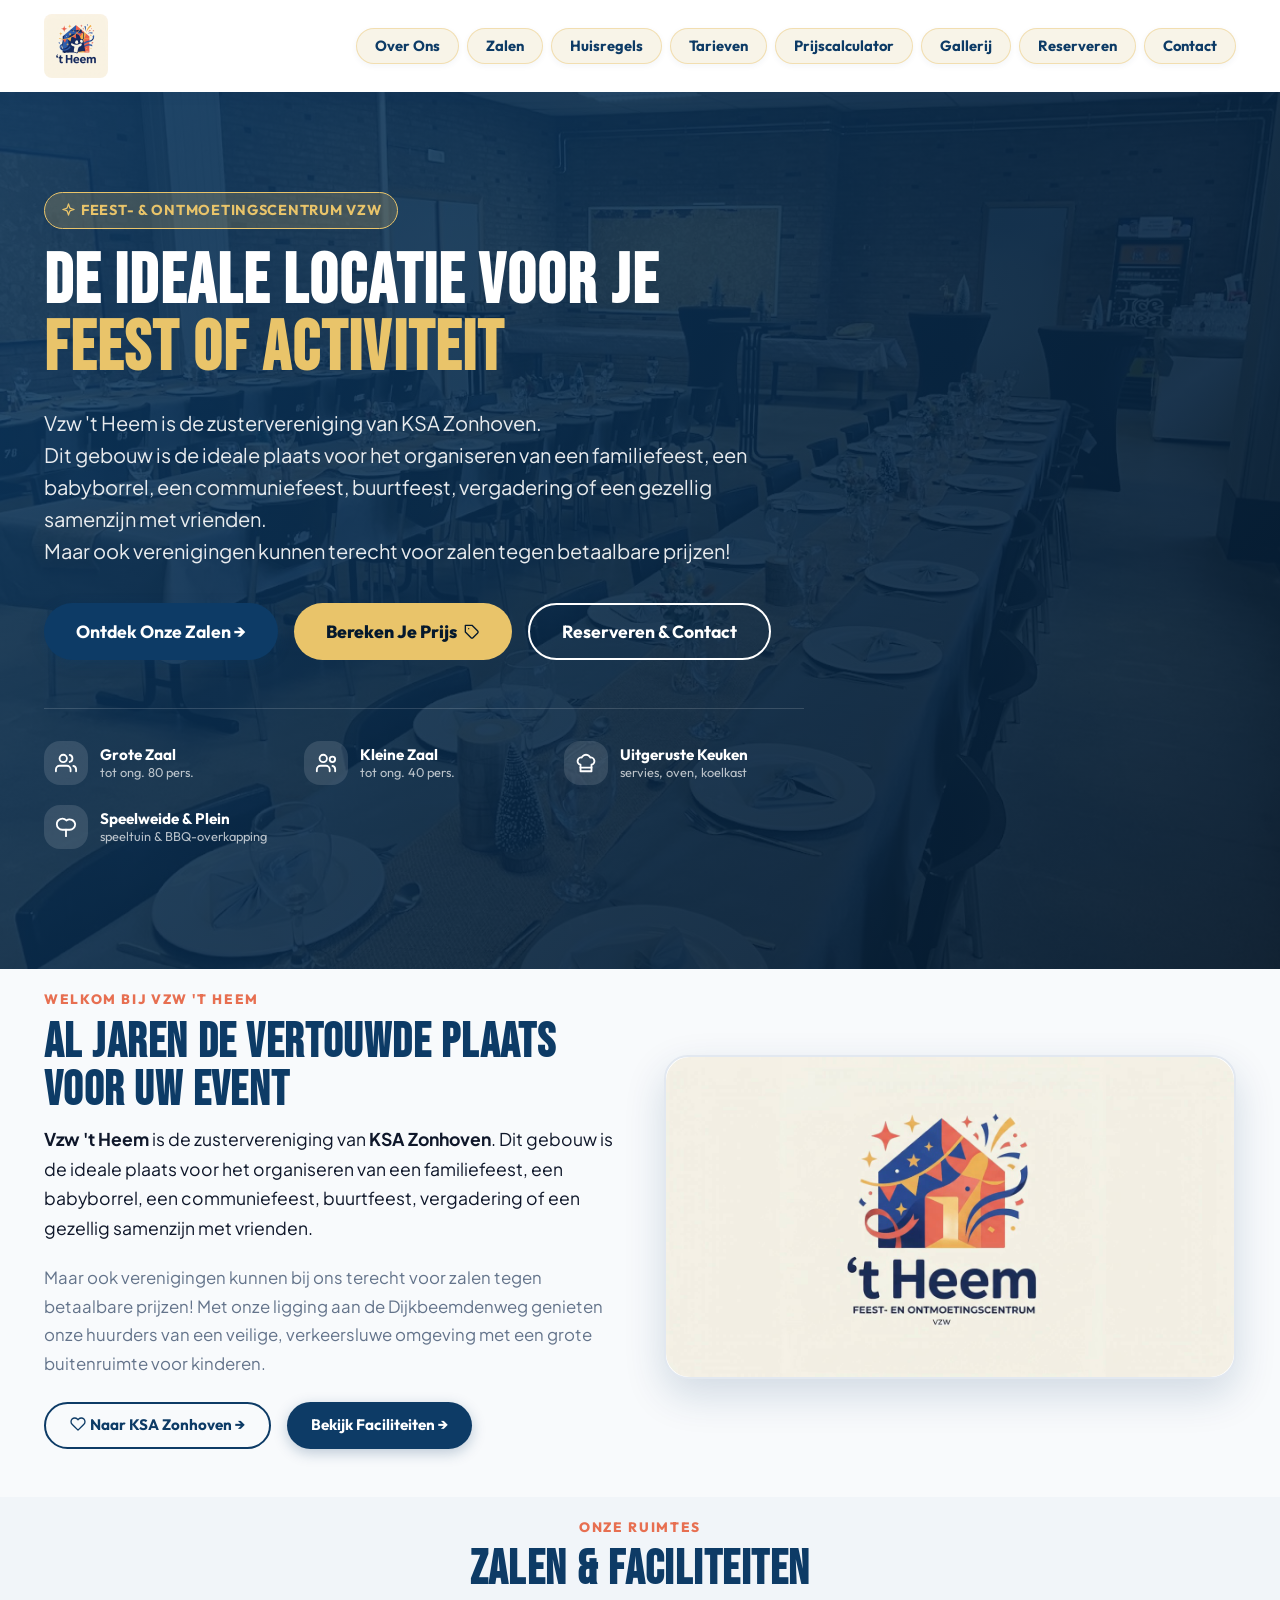
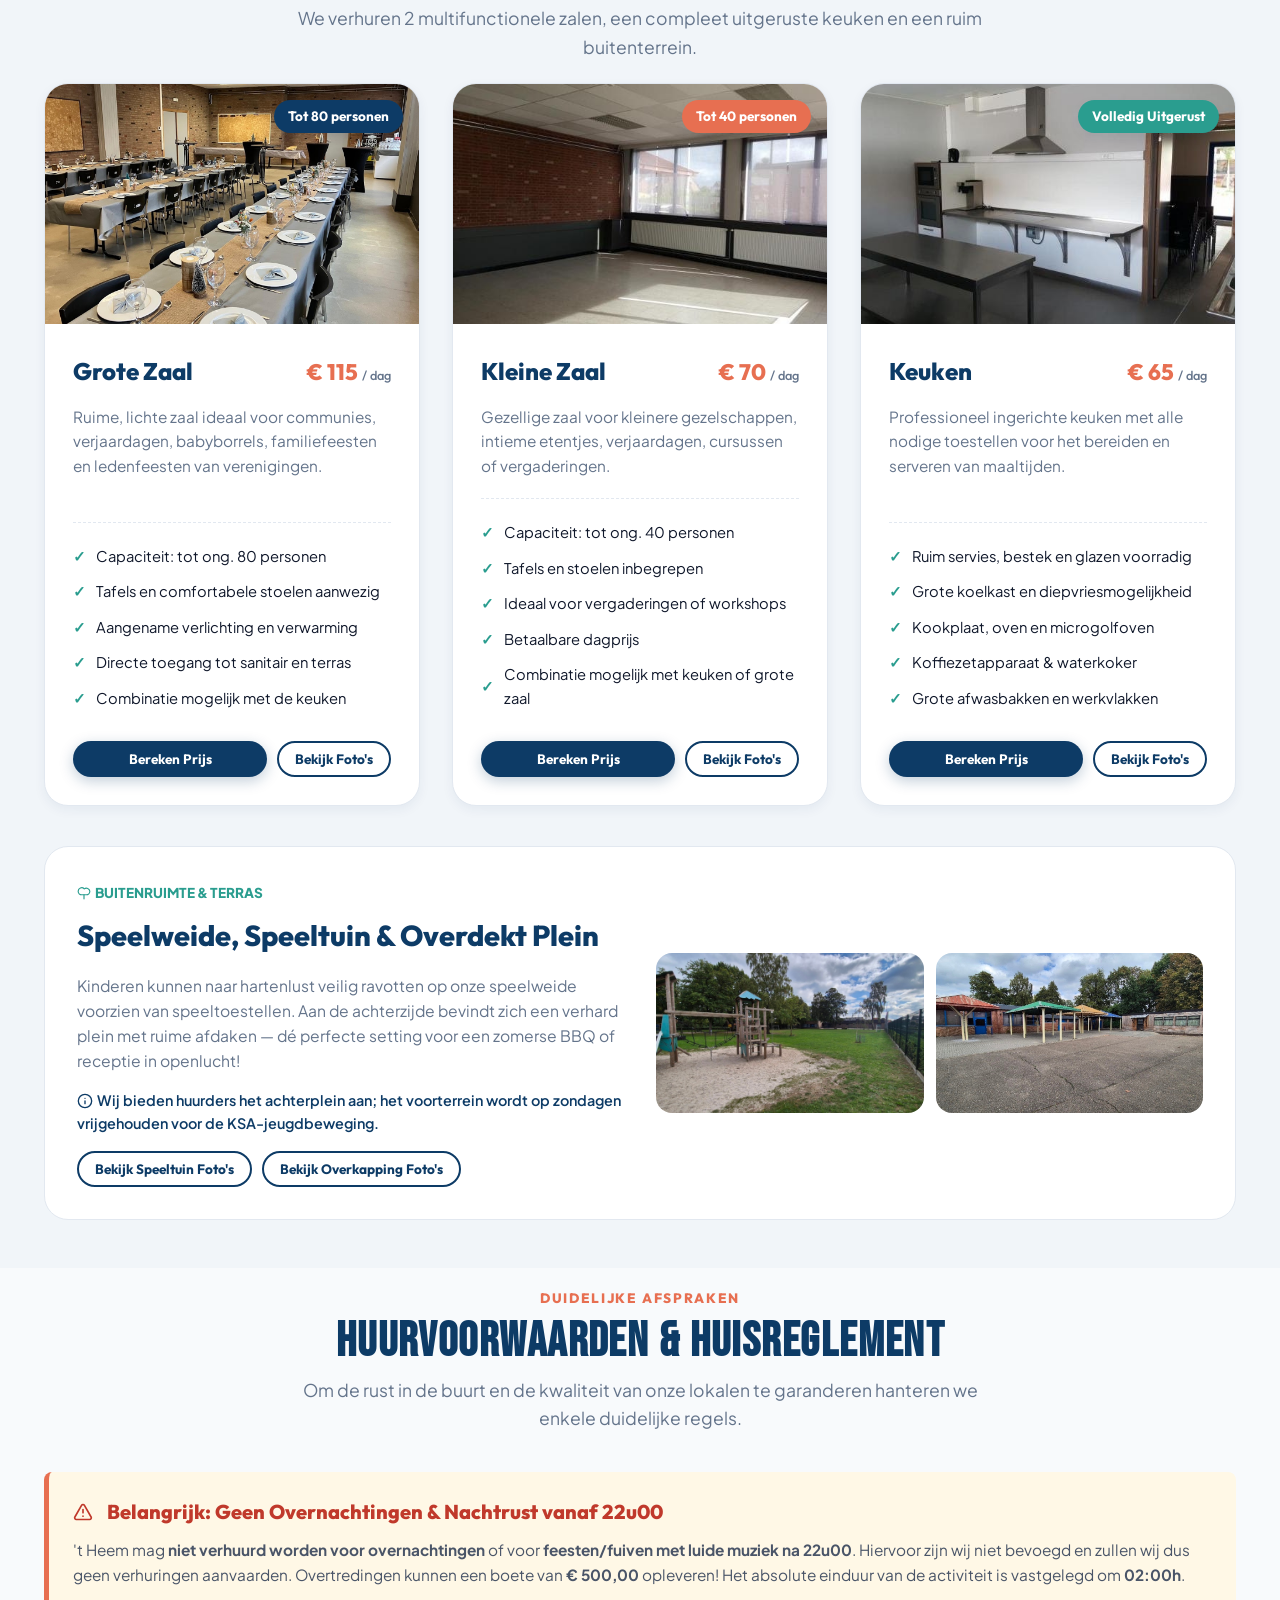
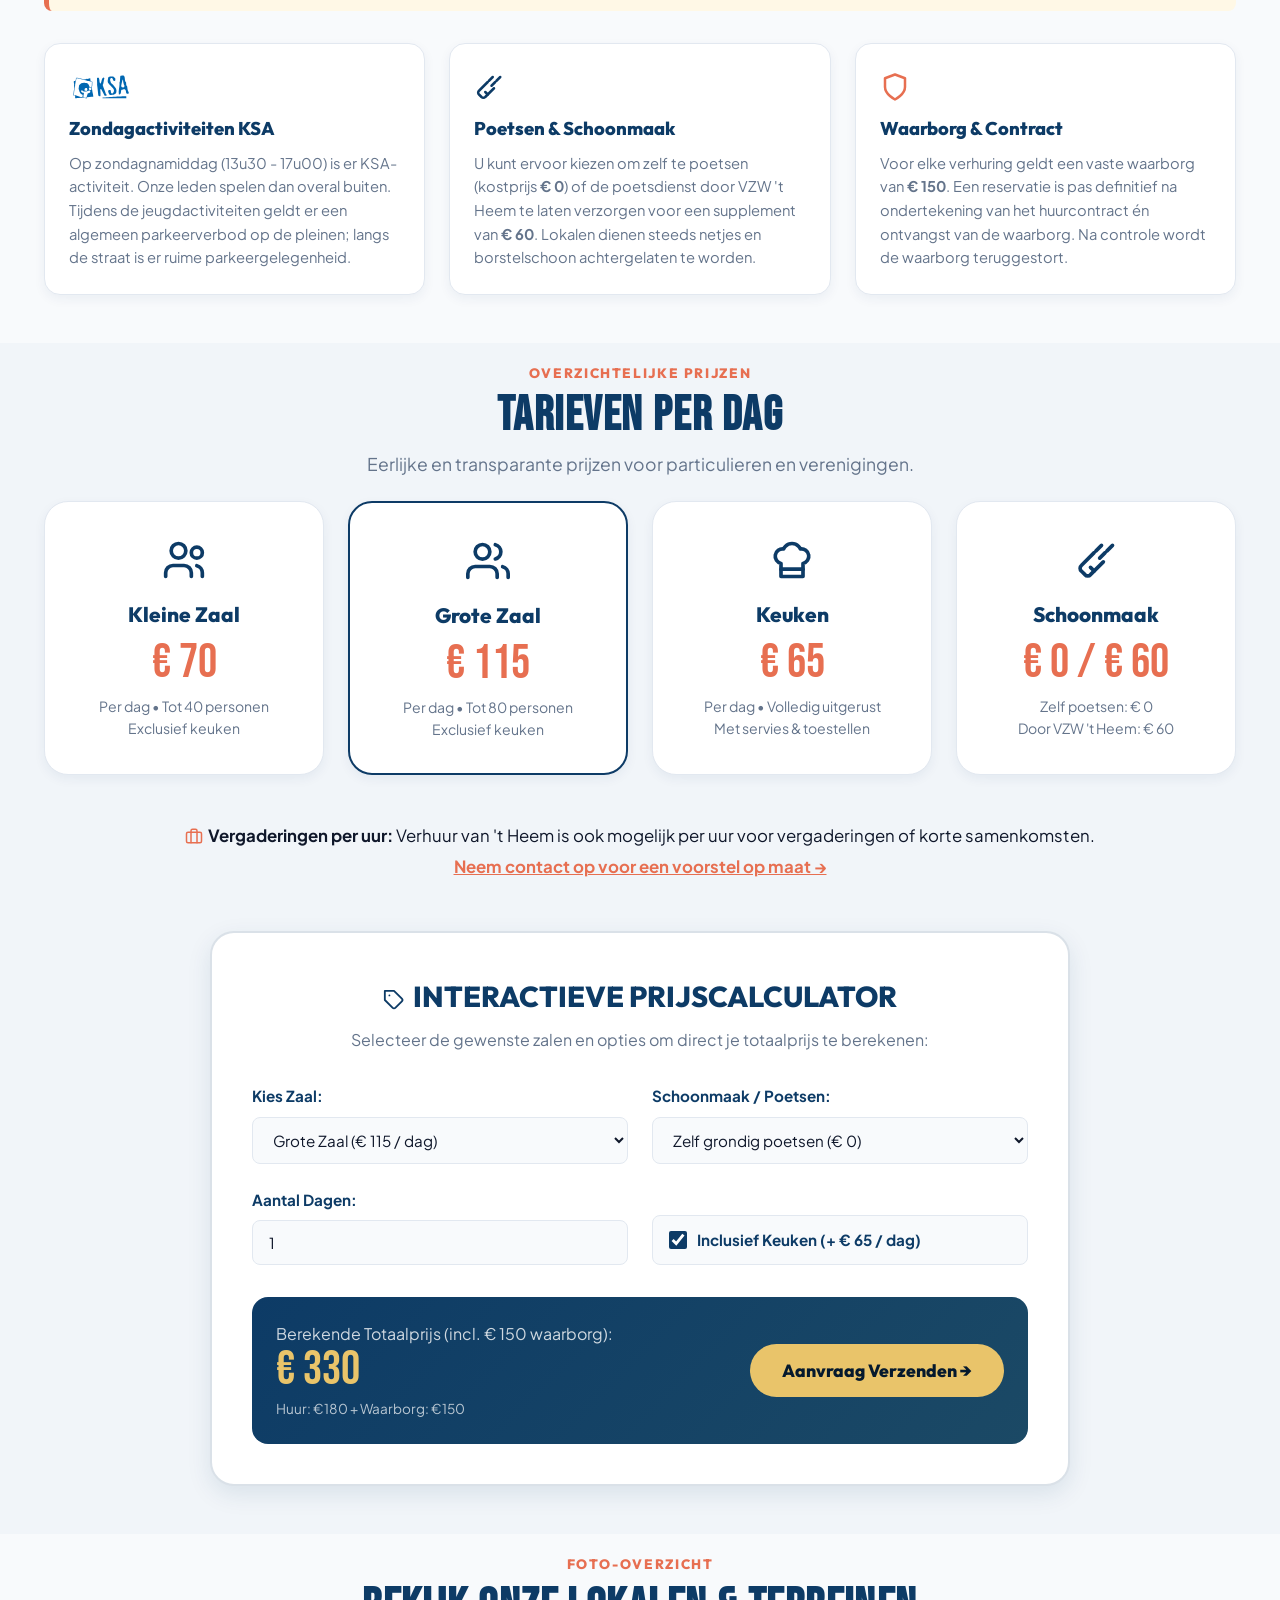
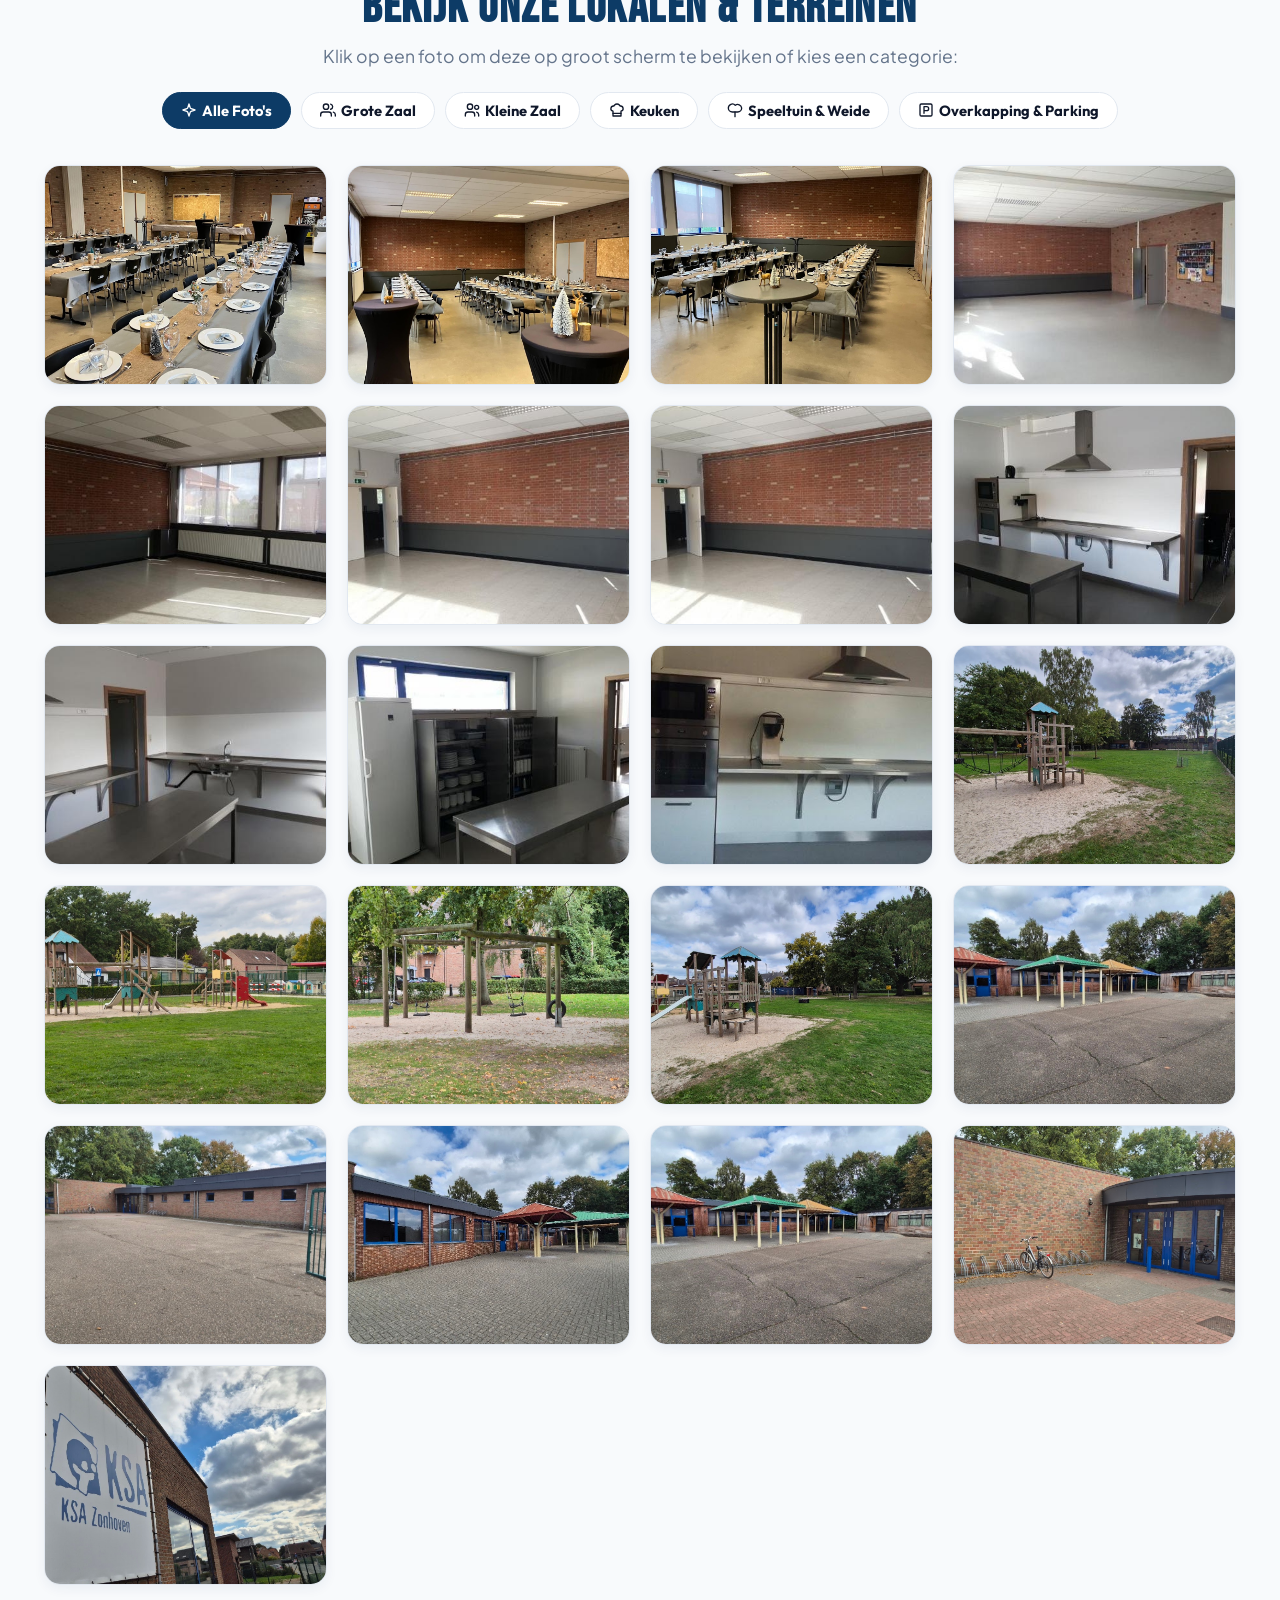
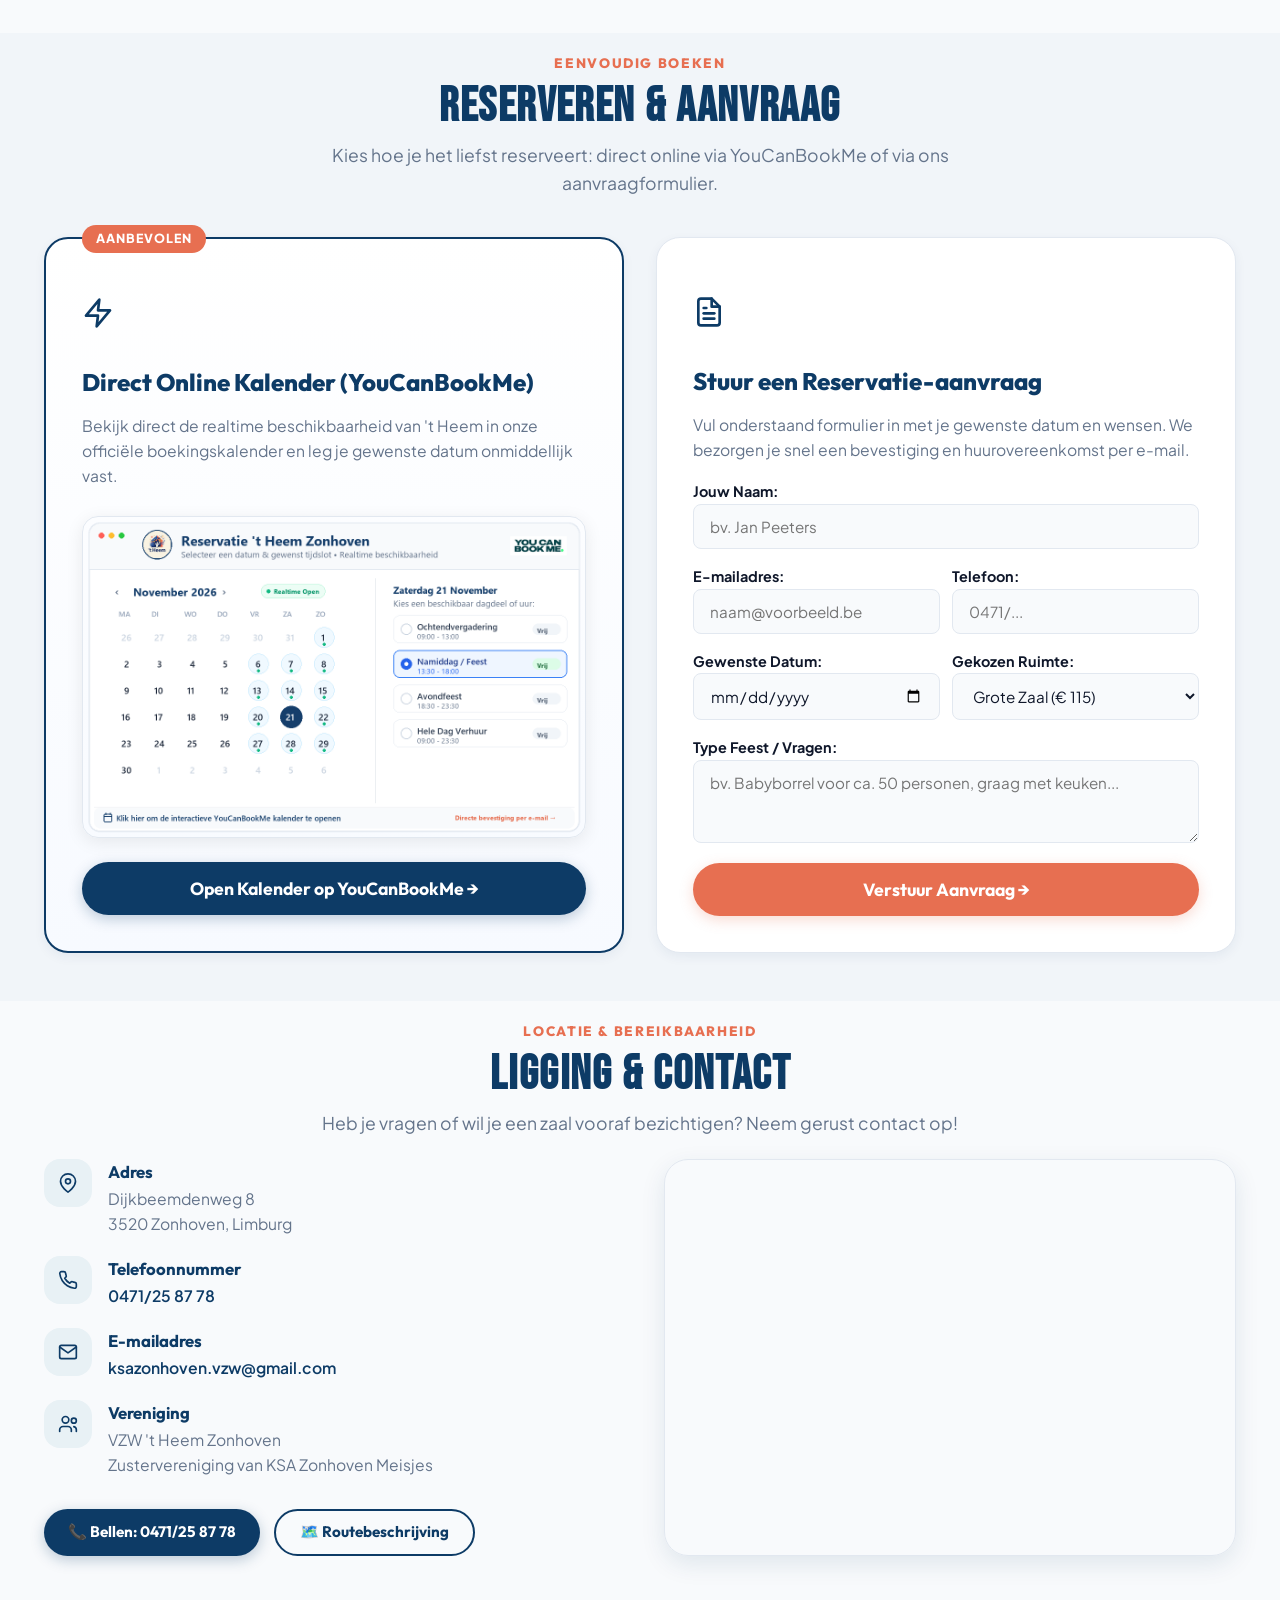
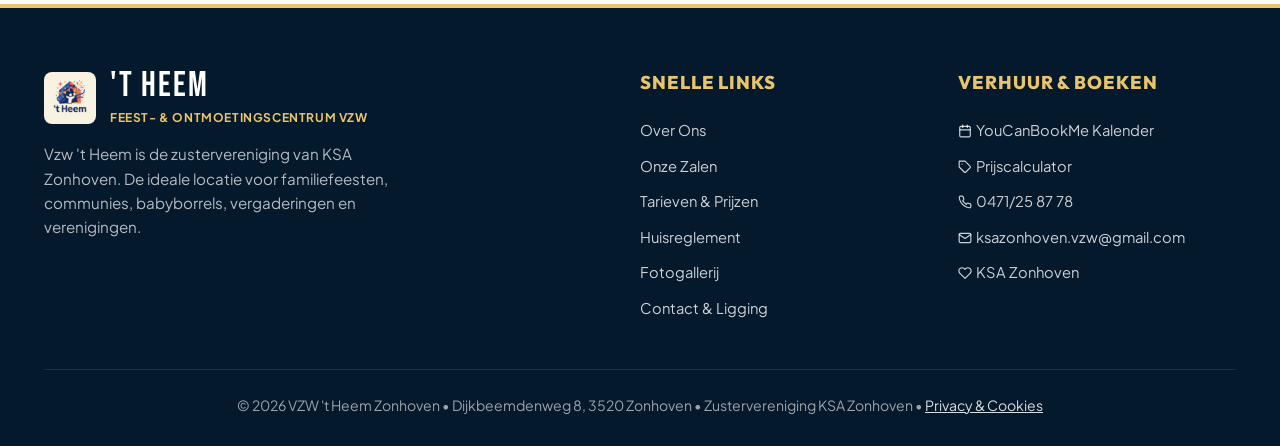
==== index.html @ 25388bad "Revert "Verwijder YouCanBookMe kalender kaart en vervang door direct reservatie-aanvraagformulier" T" ====
<!DOCTYPE html>
<html lang="nl">
<head>
  <meta charset="UTF-8">
  <meta name="viewport" content="width=device-width, initial-scale=1.0">
  <meta http-equiv="X-UA-Compatible" content="IE=edge">

  <title>VZW 't Heem Zonhoven | Zaalverhuur, Feestlocatie & Vergaderingen</title>
  <meta name="description" content="VZW 't Heem Zonhoven - De ideale zaal voor familiefeesten, babyborrels, communies, vergaderingen en verenigingen. Gelegen aan Dijkbeemdenweg 8, 3520 Zonhoven. Zustervereniging van KSA Zonhoven.">
  <meta property="og:title" content="VZW 't Heem Zonhoven | Zaalverhuur & Feestlocatie">
  <meta property="og:description" content="2 multifunctionele zalen, uitgeruste keuken, ruime speelweide met speeltuigen en overkapt plein. Reserveer direct online!">
  <meta property="og:image" content="assets/images/hero_heem.jpg">
  <meta property="og:type" content="website">

  <!-- Favicon & PWA -->
  <link rel="icon" type="image/x-icon" href="favicon.ico?v=2">
  <link rel="apple-touch-icon" href="assets/icons/apple-touch-icon.png?v=2">
  <link rel="manifest" href="manifest.json">
  <meta name="theme-color" content="#0d3b66">

  <!-- Stylesheet -->
  <link rel="stylesheet" href="css/style.css?v=theem8">

  <!-- Automatic Device & Screen Detection -->
  <script src="js/device-detect.js?v=theem6"></script>
</head>
<body>

  <!-- Initial Logo Animation Splash Screen -->
  <div class="theem-intro-overlay" id="theemIntroOverlay">
    <div class="theem-intro-card">
      <video id="theemIntroVideo" playsinline muted preload="auto" class="theem-intro-video">
        <source src="assets/videos/logo_intro.mp4?v=3" type="video/mp4">
      </video>
      <button type="button" class="theem-intro-skip-btn" id="theemIntroSkipBtn">
        Website Openen &rarr;
      </button>
    </div>
  </div>

  <!-- Topbar -->
  <div class="heem-topbar" id="heemTopbar">
    <div class="container">
      <div class="topbar-badge">
        <span><svg style="width:14px;height:14px;display:inline-block;vertical-align:-2px;margin-right:4px;" viewBox="0 0 24 24" fill="none" stroke="currentColor" stroke-width="2" stroke-linecap="round" stroke-linejoin="round"><path d="M21 10c0 7-9 13-9 13s-9-6-9-13a9 9 0 0 1 18 0z"></path><circle cx="12" cy="10" r="3"></circle></svg>Dijkbeemdenweg 8, 3520 Zonhoven</span>
        <span>•</span>
        <span>Zustervereniging KSA Zonhoven</span>
      </div>
      <div class="topbar-contact">
        <a href="tel:0471258778">
          <span><svg style="width:14px;height:14px;display:inline-block;vertical-align:-2px;margin-right:3px;" viewBox="0 0 24 24" fill="none" stroke="currentColor" stroke-width="2" stroke-linecap="round" stroke-linejoin="round"><path d="M22 16.92v3a2 2 0 0 1-2.18 2 19.79 19.79 0 0 1-8.63-3.07 19.5 19.5 0 0 1-6-6 19.79 19.79 0 0 1-3.07-8.67A2 2 0 0 1 4.11 2h3a2 2 0 0 1 2 1.72 12.84 12.84 0 0 0 .7 2.81 2 2 0 0 1-.45 2.11L8.09 9.91a16 16 0 0 0 6 6l1.27-1.27a2 2 0 0 1 2.11-.45 12.84 12.84 0 0 0 2.81.7A2 2 0 0 1 22 16.92z"></path></svg></span> 0471/25 87 78
        </a>
        <a href="mailto:ksazonhoven.vzw@gmail.com">
          <span><svg style="width:14px;height:14px;display:inline-block;vertical-align:-2px;margin-right:3px;" viewBox="0 0 24 24" fill="none" stroke="currentColor" stroke-width="2" stroke-linecap="round" stroke-linejoin="round"><path d="M4 4h16c1.1 0 2 .9 2 2v12c0 1.1-.9 2-2 2H4c-1.1 0-2-.9-2-2V6c0-1.1.9-2 2-2z"></path><polyline points="22,6 12,13 2,6"></polyline></svg></span> ksazonhoven.vzw@gmail.com
        </a>
        <a href="mobile.html?view=mobile" style="color:var(--heem-gold); font-weight:700;">
          <span><svg style="width:14px;height:14px;display:inline-block;vertical-align:-2px;margin-right:3px;" viewBox="0 0 24 24" fill="none" stroke="currentColor" stroke-width="2" stroke-linecap="round" stroke-linejoin="round"><rect x="5" y="2" width="14" height="20" rx="2" ry="2"></rect><line x1="12" y1="18" x2="12.01" y2="18"></line></svg></span> Mobiele Weergave
        </a>
      </div>
    </div>
  </div>

  <!-- Header -->
  <header class="heem-header" id="heemHeader">
    <div class="container">
      <nav class="navbar">
        <a href="#home" class="brand-logo" title="'t Heem Feest- en Ontmoetingscentrum">
          <img src="assets/icons/theem-logo.png?v=2" alt="VZW 't Heem Feest- en Ontmoetingscentrum" width="64" height="64" style="height: 64px; width: auto; border-radius: var(--radius-sm); object-fit: contain; display: block;">
        </a>

        <ul class="nav-menu" id="navMenu">
          <li><a href="#over-ons" class="nav-link">Over Ons</a></li>
          <li><a href="#zalen" class="nav-link">Zalen</a></li>
          <li><a href="#reglement" class="nav-link">Huisregels</a></li>
          <li><a href="#tarieven" class="nav-link">Tarieven</a></li>
          <li><a href="#calculator" class="nav-link">Prijscalculator</a></li>
          <li><a href="#gallerij" class="nav-link">Gallerij</a></li>
          <li><a href="#reserveren" class="nav-link">Reserveren</a></li>
          <li><a href="#contact" class="nav-link">Contact</a></li>
        </ul>
      </nav>
    </div>
  </header>

  <!-- Hero Section -->
  <section class="hero-section" id="home">
    <div class="container">
      <div class="hero-content">
        <div class="hero-subtitle-badge">
          <span><svg style="width:15px;height:15px;display:inline-block;vertical-align:-2px;margin-right:5px;" viewBox="0 0 24 24" fill="none" stroke="currentColor" stroke-width="2" stroke-linecap="round" stroke-linejoin="round"><path d="m12 3-1.912 5.813a2 2 0 0 1-1.275 1.275L3 12l5.813 1.912a2 2 0 0 1 1.275 1.275L12 21l1.912-5.813a2 2 0 0 1 1.275-1.275L21 12l-5.813-1.912a2 2 0 0 1-1.275-1.275L12 3Z"></path></svg>Feest- &amp; Ontmoetingscentrum VZW</span>
        </div>
        <h1 class="hero-title">
          DE IDEALE LOCATIE VOOR JE <span>FEEST OF ACTIVITEIT</span>
        </h1>
        <p class="hero-description">
          Vzw 't Heem is de zustervereniging van KSA Zonhoven.<br>
          Dit gebouw is de ideale plaats voor het organiseren van een familiefeest, een babyborrel, een communiefeest, buurtfeest, vergadering of een gezellig samenzijn met vrienden.<br>
          Maar ook verenigingen kunnen terecht voor zalen tegen betaalbare prijzen!
        </p>
        <div class="hero-buttons">
          <a href="#zalen" class="btn btn-primary btn-lg">
            <span>Ontdek Onze Zalen &rarr;</span>
          </a>
          <a href="#calculator" class="btn btn-gold btn-lg">
            <span>Bereken Je Prijs <svg style="width:16px;height:16px;display:inline-block;vertical-align:-2px;margin-left:4px;" viewBox="0 0 24 24" fill="none" stroke="currentColor" stroke-width="2" stroke-linecap="round" stroke-linejoin="round"><path d="M20.59 13.41l-7.17 7.17a2 2 0 0 1-2.83 0L2 12V2h10l8.59 8.59a2 2 0 0 1 0 2.82z"></path><line x1="7" y1="7" x2="7.01" y2="7"></line></svg></span>
          </a>
          <a href="#reserveren" class="btn btn-outline-white btn-lg">
            <span>Reserveren &amp; Contact</span>
          </a>
        </div>
        <div class="hero-features">
          <div class="hero-feature-item">
            <div class="hero-feature-icon">
              <svg viewBox="0 0 24 24" fill="none" stroke="currentColor" stroke-width="2" stroke-linecap="round" stroke-linejoin="round"><path d="M17 21v-2a4 4 0 0 0-4-4H5a4 4 0 0 0-4 4v2"></path><circle cx="9" cy="7" r="4"></circle><path d="M23 21v-2a4 4 0 0 0-3-3.87"></path><path d="M16 3.13a4 4 0 0 1 0 7.75"></path></svg>
            </div>
            <div class="hero-feature-text">
              Grote Zaal
              <span>tot ong. 80 pers.</span>
            </div>
          </div>
          <div class="hero-feature-item">
            <div class="hero-feature-icon">
              <svg viewBox="0 0 24 24" fill="none" stroke="currentColor" stroke-width="2" stroke-linecap="round" stroke-linejoin="round"><path d="M16 21v-2a4 4 0 0 0-4-4H6a4 4 0 0 0-4 4v2"></path><circle cx="9" cy="7" r="4"></circle><path d="M22 21v-2a4 4 0 0 0-3-3.87"></path><circle cx="19" cy="8" r="3"></circle></svg>
            </div>
            <div class="hero-feature-text">
              Kleine Zaal
              <span>tot ong. 40 pers.</span>
            </div>
          </div>
          <div class="hero-feature-item">
            <div class="hero-feature-icon">
              <svg viewBox="0 0 24 24" fill="none" stroke="currentColor" stroke-width="2" stroke-linecap="round" stroke-linejoin="round"><path d="M6 13.87A4 4 0 0 1 7.41 6a5.11 5.11 0 0 1 1.05-1.54 5 5 0 0 1 7.08 0A5.11 5.11 0 0 1 16.59 6 4 4 0 0 1 18 13.87V21H6Z"></path><line x1="6" y1="17" x2="18" y2="17"></line></svg>
            </div>
            <div class="hero-feature-text">
              Uitgeruste Keuken
              <span>servies, oven, koelkast</span>
            </div>
          </div>
          <div class="hero-feature-item">
            <div class="hero-feature-icon">
              <svg viewBox="0 0 24 24" fill="none" stroke="currentColor" stroke-width="2" stroke-linecap="round" stroke-linejoin="round"><path d="M12 22v-7"></path><path d="M8 15c-3.3 0-6-2.7-6-6a6 6 0 0 1 10.4-4.1A6 6 0 0 1 22 9c0 3.3-2.7 6-6 6H8z"></path></svg>
            </div>
            <div class="hero-feature-text">
              Speelweide &amp; Plein
              <span>speeltuin &amp; BBQ-overkapping</span>
            </div>
          </div>
        </div>
      </div>
    </div>
  </section>

  <!-- Over Ons Section -->
  <section class="section" id="over-ons">
    <div class="container">
      <div style="display:grid; grid-template-columns: 1fr 1fr; gap: 48px; align-items: center;">
        <div>
          <span class="section-tag">Welkom bij VZW 't Heem</span>
          <h2 class="section-title">MEER DAN 40 JAAR THUIS VOOR ONZE GEMEENSCHAP</h2>
          <p style="font-size: 1.1rem; line-height: 1.7; color: var(--text-main); margin-bottom: 20px;">
            <strong>Vzw 't Heem</strong> is de zustervereniging van <strong>KSA Zonhoven</strong>. Dit gebouw is de ideale plaats voor het organiseren van een familiefeest, een babyborrel, een communiefeest, buurtfeest, vergadering of een gezellig samenzijn met vrienden.
          </p>
          <p style="font-size: 1.05rem; line-height: 1.7; color: var(--text-muted); margin-bottom: 24px;">
            Maar ook verenigingen kunnen bij ons terecht voor zalen tegen betaalbare prijzen! Met onze ligging aan de Dijkbeemdenweg genieten onze huurders van een veilige, verkeersluwe omgeving met een grote buitenruimte voor kinderen.
          </p>
          <div style="display: flex; gap: 16px; flex-wrap: wrap;">
            <a href="https://ksazonhoven.be" target="_blank" rel="noopener" class="btn btn-outline">
              <span><svg style="width:16px;height:16px;display:inline-block;vertical-align:-2px;margin-right:4px;fill:none;stroke:currentColor;" viewBox="0 0 24 24" stroke-width="2" stroke-linecap="round" stroke-linejoin="round"><path d="M20.84 4.61a5.5 5.5 0 0 0-7.78 0L12 5.67l-1.06-1.06a5.5 5.5 0 0 0-7.78 7.78l1.06 1.06L12 21.23l7.78-7.78 1.06-1.06a5.5 5.5 0 0 0 0-7.78z"></path></svg>Naar KSA Zonhoven &rarr;</span>
            </a>
            <a href="#zalen" class="btn btn-primary">
              <span>Bekijk Faciliteiten &rarr;</span>
            </a>
          </div>
        </div>
        <div>
          <div style="position: relative; border-radius: var(--radius-lg); overflow: hidden; box-shadow: var(--shadow-lg); border: 2px solid var(--border-light); background: #ffffff;">
            <video autoplay loop muted playsinline preload="auto" poster="assets/images/ksatheem_poster.jpg" style="width: 100%; height: auto; display: block; border-radius: inherit; object-fit: cover;">
              <source src="assets/videos/ksatheem.mp4" type="video/mp4">
            </video>
          </div>
        </div>
      </div>
    </div>
  </section>

  <!-- Zalen & Faciliteiten -->
  <section class="section section-alt" id="zalen">
    <div class="container">
      <div class="section-header">
        <span class="section-tag">Onze Ruimtes</span>
        <h2 class="section-title">ZALEN &amp; FACILITEITEN</h2>
        <p class="section-desc">
          We verhuren 2 multifunctionele zalen, een compleet uitgeruste keuken en een ruim buitenterrein.
        </p>
      </div>

      <div class="halls-grid">
        <!-- Grote Zaal -->
        <div class="hall-card">
          <div class="hall-image-wrapper">
            <img src="assets/images/gallery/gallerij_grote_zaal_31.jpg" alt="Grote Zaal 't Heem">
            <span class="hall-badge">Tot 80 personen</span>
          </div>
          <div class="hall-content">
            <div class="hall-header">
              <h3 class="hall-title">Grote Zaal</h3>
              <div class="hall-price" data-price-hall="grote">€ 115 <span>/ dag</span></div>
            </div>
            <p class="hall-desc">
              Ruime, lichte zaal ideaal voor communies, verjaardagen, babyborrels, familiefeesten en ledenfeesten van verenigingen.
            </p>
            <ul class="hall-features-list">
              <li>Capaciteit: tot ong. 80 personen</li>
              <li>Tafels en comfortabele stoelen aanwezig</li>
              <li>Aangename verlichting en verwarming</li>
              <li>Directe toegang tot sanitair en terras</li>
              <li>Combinatie mogelijk met de keuken</li>
            </ul>
            <div class="hall-actions">
              <a href="#calculator" class="btn btn-primary btn-sm" style="flex:1;">Bereken Prijs</a>
              <a href="#gallerij" class="btn btn-outline btn-sm" data-gallery-filter="grote-zaal">Bekijk Foto's</a>
            </div>
          </div>
        </div>

        <!-- Kleine Zaal -->
        <div class="hall-card">
          <div class="hall-image-wrapper">
            <img src="assets/images/gallery/gallerij_kleine_zaal_35.jpg" alt="Kleine Zaal 't Heem">
            <span class="hall-badge accent">Tot 40 personen</span>
          </div>
          <div class="hall-content">
            <div class="hall-header">
              <h3 class="hall-title">Kleine Zaal</h3>
              <div class="hall-price" data-price-hall="kleine">€ 70 <span>/ dag</span></div>
            </div>
            <p class="hall-desc">
              Gezellige zaal voor kleinere gezelschappen, intieme etentjes, verjaardagen, cursussen of vergaderingen.
            </p>
            <ul class="hall-features-list">
              <li>Capaciteit: tot ong. 40 personen</li>
              <li>Tafels en stoelen inbegrepen</li>
              <li>Ideaal voor vergaderingen of workshops</li>
              <li>Betaalbare dagprijs</li>
              <li>Combinatie mogelijk met keuken of grote zaal</li>
            </ul>
            <div class="hall-actions">
              <a href="#calculator" class="btn btn-primary btn-sm" style="flex:1;">Bereken Prijs</a>
              <a href="#gallerij" class="btn btn-outline btn-sm" data-gallery-filter="kleine-zaal">Bekijk Foto's</a>
            </div>
          </div>
        </div>

        <!-- Keuken -->
        <div class="hall-card">
          <div class="hall-image-wrapper">
            <img src="assets/images/gallery/gallerij_keuken_37.jpg" alt="Keuken 't Heem">
            <span class="hall-badge green">Volledig Uitgerust</span>
          </div>
          <div class="hall-content">
            <div class="hall-header">
              <h3 class="hall-title">Keuken</h3>
              <div class="hall-price" data-price-hall="keuken">€ 65 <span>/ dag</span></div>
            </div>
            <p class="hall-desc">
              Professioneel ingerichte keuken met alle nodige toestellen voor het bereiden en serveren van maaltijden.
            </p>
            <ul class="hall-features-list">
              <li>Ruim servies, bestek en glazen voorradig</li>
              <li>Grote koelkast en diepvriesmogelijkheid</li>
              <li>Kookplaat, oven en microgolfoven</li>
              <li>Koffiezetapparaat &amp; waterkoker</li>
              <li>Grote afwasbakken en werkvlakken</li>
            </ul>
            <div class="hall-actions">
              <a href="#calculator" class="btn btn-primary btn-sm" style="flex:1;">Bereken Prijs</a>
              <a href="#gallerij" class="btn btn-outline btn-sm" data-gallery-filter="keuken">Bekijk Foto's</a>
            </div>
          </div>
        </div>
      </div>

      <!-- Buitenterrein highlight -->
      <div style="margin-top: 40px; background: #ffffff; border-radius: var(--radius-lg); padding: 32px; border: 1px solid var(--border-light); display: grid; grid-template-columns: 1fr 1fr; gap: 32px; align-items: center;">
        <div>
          <span style="font-weight: 800; font-size: 0.85rem; color: var(--heem-green); text-transform: uppercase;"><svg style="width:14px;height:14px;display:inline-block;vertical-align:-2px;margin-right:4px;" viewBox="0 0 24 24" fill="none" stroke="currentColor" stroke-width="2" stroke-linecap="round" stroke-linejoin="round"><path d="M12 22v-7"></path><path d="M8 15c-3.3 0-6-2.7-6-6a6 6 0 0 1 10.4-4.1A6 6 0 0 1 22 9c0 3.3-2.7 6-6 6H8z"></path></svg>Buitenruimte &amp; Terras</span>
          <h3 style="font-family: var(--font-sub); font-size: 1.8rem; font-weight: 800; color: var(--heem-primary); margin: 8px 0 14px 0;">Speelweide, Speeltuin &amp; Overdekt Plein</h3>
          <p style="color: var(--text-muted); font-size: 0.98rem; line-height: 1.6; margin-bottom: 16px;">
            Kinderen kunnen naar hartenlust veilig ravotten op onze speelweide voorzien van speeltoestellen. Aan de achterzijde bevindt zich een verhard plein met ruime afdaken — dé perfecte setting voor een zomerse BBQ of receptie in openlucht!
          </p>
          <div style="font-size: 0.9rem; color: var(--heem-primary); font-weight: 600; margin-bottom: 16px;">
            <svg style="width:16px;height:16px;display:inline-block;vertical-align:-3px;margin-right:4px;" viewBox="0 0 24 24" fill="none" stroke="currentColor" stroke-width="2" stroke-linecap="round" stroke-linejoin="round"><circle cx="12" cy="12" r="10"></circle><line x1="12" y1="16" x2="12" y2="12"></line><line x1="12" y1="8" x2="12.01" y2="8"></line></svg>Wij bieden huurders het achterplein aan; het voorterrein wordt op zondagen vrijgehouden voor de KSA-jeugdbeweging.
          </div>
          <div style="display: flex; gap: 10px; flex-wrap: wrap;">
            <a href="#gallerij" class="btn btn-outline btn-sm" data-gallery-filter="speeltuin">Bekijk Speeltuin Foto's</a>
            <a href="#gallerij" class="btn btn-outline btn-sm" data-gallery-filter="buiten">Bekijk Overkapping Foto's</a>
          </div>
        </div>
        <div style="display: grid; grid-template-columns: 1fr 1fr; gap: 12px;">
          <img src="assets/images/gallery/gallerij_speeltuin_41.jpg" alt="Speeltuin 't Heem" style="border-radius: var(--radius-md); height: 160px; width: 100%; object-fit: cover;">
          <img src="assets/images/gallery/overkapping_plein.jpg" alt="Overdekt Plein &amp; Afdaken 't Heem" style="border-radius: var(--radius-md); height: 160px; width: 100%; object-fit: cover;">
        </div>
      </div>
    </div>
  </section>

  <!-- Huisregels & Belangrijke Info -->
  <section class="section" id="reglement">
    <div class="container">
      <div class="section-header">
        <span class="section-tag">Duidelijke Afspraken</span>
        <h2 class="section-title">HUURVOORWAARDEN &amp; HUISREGLEMENT</h2>
        <p class="section-desc">Om de rust in de buurt en de kwaliteit van onze lokalen te garanderen hanteren we enkele duidelijke regels.</p>
      </div>

      <div class="rules-alert">
        <h4><svg style="width:20px;height:20px;display:inline-block;vertical-align:-3px;margin-right:6px;stroke:currentColor;fill:none;stroke-width:2;stroke-linecap:round;stroke-linejoin:round;" viewBox="0 0 24 24"><path d="m21.73 18-8-14a2 2 0 0 0-3.48 0l-8 14A2 2 0 0 0 4 21h16a2 2 0 0 0 1.73-3Z"></path><line x1="12" y1="9" x2="12" y2="13"></line><line x1="12" y1="17" x2="12.01" y2="17"></line></svg>Belangrijk: Geen Overnachtingen &amp; Nachtrust vanaf 22u00</h4>
        <p>
          't Heem mag <strong>niet verhuurd worden voor overnachtingen</strong> of voor <strong>feesten/fuiven met luide muziek na 22u00</strong>. Hiervoor zijn wij niet bevoegd en zullen wij dus geen verhuringen aanvaarden. Overtredingen kunnen een boete van <strong>€ 500,00</strong> opleveren! Het absolute einduur van de activiteit is vastgelegd om <strong>02:00h</strong>.
        </p>
      </div>

      <div style="display: grid; grid-template-columns: repeat(auto-fit, minmax(280px, 1fr)); gap: 24px; margin-top: 32px;">
        <div style="background:var(--bg-card); padding:24px; border-radius:var(--radius-md); border:1px solid var(--border-light); box-shadow:var(--shadow-sm);">
          <div style="height: 38px; margin-bottom: 8px; display: flex; align-items: center;">
            <img src="assets/icons/ksa-logo-official.svg" alt="KSA Logo" style="height: 32px; width: auto; object-fit: contain; display: block;">
          </div>
          <h4 style="font-family:var(--font-sub); font-size:1.15rem; font-weight:800; color:var(--heem-primary); margin-bottom:8px;">Zondagactiviteiten KSA</h4>
          <p style="font-size:0.92rem; color:var(--text-muted); line-height:1.6;">
            Op zondagnamiddag (13u30 - 17u00) is er KSA-activiteit. Onze leden spelen dan overal buiten. Tijdens de jeugdactiviteiten geldt er een algemeen parkeerverbod op de pleinen; langs de straat is er ruime parkeergelegenheid.
          </p>
        </div>

        <div style="background:var(--bg-card); padding:24px; border-radius:var(--radius-md); border:1px solid var(--border-light); box-shadow:var(--shadow-sm);">
          <div style="margin-bottom: 8px; display: flex; align-items: center; height: 38px;">
            <svg style="width:30px;height:30px;stroke:var(--heem-primary);fill:none;stroke-width:2;stroke-linecap:round;stroke-linejoin:round;" viewBox="0 0 24 24"><path d="m15 4-3 3"></path><path d="m11 8-7 7a2 2 0 0 0 0 3l2 2a2 2 0 0 0 3 0l7-7"></path><path d="m14 11 3-3"></path><path d="m18 7 3-3"></path><path d="m9 16 2 2"></path></svg>
          </div>
          <h4 style="font-family:var(--font-sub); font-size:1.15rem; font-weight:800; color:var(--heem-primary); margin-bottom:8px;">Poetsen &amp; Schoonmaak</h4>
          <p style="font-size:0.92rem; color:var(--text-muted); line-height:1.6;">
            U kunt ervoor kiezen om zelf te poetsen (kostprijs <strong>€ 0</strong>) of de poetsdienst door VZW 't Heem te laten verzorgen voor een supplement van <strong><span class="price-val-clean">€ 60</span></strong>. Lokalen dienen steeds netjes en borstelschoon achtergelaten te worden.
          </p>
        </div>

        <div style="background:var(--bg-card); padding:24px; border-radius:var(--radius-md); border:1px solid var(--border-light); box-shadow:var(--shadow-sm);">
          <div style="margin-bottom: 8px; display: flex; align-items: center; height: 38px;">
            <svg style="width:30px;height:30px;stroke:var(--heem-accent);fill:none;stroke-width:2;stroke-linecap:round;stroke-linejoin:round;" viewBox="0 0 24 24"><path d="M12 22s8-4 8-10V5l-8-3-8 3v7c0 6 8 10 8 10z"></path></svg>
          </div>
          <h4 style="font-family:var(--font-sub); font-size:1.15rem; font-weight:800; color:var(--heem-primary); margin-bottom:8px;">Waarborg &amp; Contract</h4>
          <p style="font-size:0.92rem; color:var(--text-muted); line-height:1.6;">
            Voor elke verhuring geldt een vaste waarborg van <strong><span class="price-val-deposit">€ 150</span></strong>. Een reservatie is pas definitief na ondertekening van het huurcontract én ontvangst van de waarborg. Na controle wordt de waarborg teruggestort.
          </p>
        </div>
      </div>
    </div>
  </section>

  <!-- Tarieven Section -->
  <section class="section section-alt" id="tarieven">
    <div class="container">
      <div class="section-header">
        <span class="section-tag">Overzichtelijke Prijzen</span>
        <h2 class="section-title">TARIEVEN PER DAG</h2>
        <p class="section-desc">Eerlijke en transparante prijzen voor particulieren en verenigingen.</p>
      </div>

      <div class="pricing-overview-grid">
        <div class="price-card" data-price-card="kleine">
          <div class="price-card-icon">
            <svg viewBox="0 0 24 24" fill="none" stroke="currentColor" stroke-width="2" stroke-linecap="round" stroke-linejoin="round"><path d="M16 21v-2a4 4 0 0 0-4-4H6a4 4 0 0 0-4 4v2"></path><circle cx="9" cy="7" r="4"></circle><path d="M22 21v-2a4 4 0 0 0-3-3.87"></path><circle cx="19" cy="8" r="3"></circle></svg>
          </div>
          <h3 class="price-card-title">Kleine Zaal</h3>
          <div class="price-card-cost">€ 70</div>
          <div class="price-card-sub">Per dag • Tot 40 personen<br>Exclusief keuken</div>
        </div>

        <div class="price-card" data-price-card="grote" style="border: 2px solid var(--heem-primary);">
          <div class="price-card-icon">
            <svg viewBox="0 0 24 24" fill="none" stroke="currentColor" stroke-width="2" stroke-linecap="round" stroke-linejoin="round"><path d="M17 21v-2a4 4 0 0 0-4-4H5a4 4 0 0 0-4 4v2"></path><circle cx="9" cy="7" r="4"></circle><path d="M23 21v-2a4 4 0 0 0-3-3.87"></path><path d="M16 3.13a4 4 0 0 1 0 7.75"></path></svg>
          </div>
          <h3 class="price-card-title">Grote Zaal</h3>
          <div class="price-card-cost">€ 115</div>
          <div class="price-card-sub">Per dag • Tot 80 personen<br>Exclusief keuken</div>
        </div>

        <div class="price-card" data-price-card="keuken">
          <div class="price-card-icon">
            <svg viewBox="0 0 24 24" fill="none" stroke="currentColor" stroke-width="2" stroke-linecap="round" stroke-linejoin="round"><path d="M6 13.87A4 4 0 0 1 7.41 6a5.11 5.11 0 0 1 1.05-1.54 5 5 0 0 1 7.08 0A5.11 5.11 0 0 1 16.59 6 4 4 0 0 1 18 13.87V21H6Z"></path><line x1="6" y1="17" x2="18" y2="17"></line></svg>
          </div>
          <h3 class="price-card-title">Keuken</h3>
          <div class="price-card-cost">€ 65</div>
          <div class="price-card-sub">Per dag • Volledig uitgerust<br>Met servies &amp; toestellen</div>
        </div>

        <div class="price-card" data-price-card="schoonmaak">
          <div class="price-card-icon">
            <svg viewBox="0 0 24 24" fill="none" stroke="currentColor" stroke-width="2" stroke-linecap="round" stroke-linejoin="round"><path d="m15 4-3 3"></path><path d="m11 8-7 7a2 2 0 0 0 0 3l2 2a2 2 0 0 0 3 0l7-7"></path><path d="m14 11 3-3"></path><path d="m18 7 3-3"></path><path d="m9 16 2 2"></path></svg>
          </div>
          <h3 class="price-card-title">Schoonmaak</h3>
          <div class="price-card-cost">€ 0 / € 60</div>
          <div class="price-card-sub">Zelf poetsen: € 0<br>Door VZW 't Heem: € 60</div>
        </div>
      </div>

      <!-- Vergaderingen per uur notitie -->
      <div style="text-align: center; margin-bottom: 50px; font-size: 1.05rem; color: var(--text-main); line-height: 1.6;">
        <svg style="width:18px;height:18px;display:inline-block;vertical-align:-3px;margin-right:5px;stroke:var(--heem-accent);fill:none;stroke-width:2;stroke-linecap:round;stroke-linejoin:round;" viewBox="0 0 24 24"><rect x="2" y="7" width="20" height="14" rx="2" ry="2"></rect><path d="M16 21V5a2 2 0 0 0-2-2h-4a2 2 0 0 0-2 2v16"></path></svg><strong>Vergaderingen per uur:</strong> Verhuur van 't Heem is ook mogelijk per uur voor vergaderingen of korte samenkomsten.<br>
        <a href="#contact" style="color:var(--heem-accent); font-weight:700; text-decoration:underline; display:inline-block; margin-top:4px;">Neem contact op voor een voorstel op maat &rarr;</a>
      </div>

      <!-- Interactive Calculator -->
      <div class="calculator-box" id="calculator">
        <h3 class="calc-title"><svg style="width:22px;height:22px;display:inline-block;vertical-align:-4px;margin-right:8px;stroke:currentColor;fill:none;stroke-width:2;stroke-linecap:round;stroke-linejoin:round;" viewBox="0 0 24 24"><path d="M20.59 13.41l-7.17 7.17a2 2 0 0 1-2.83 0L2 12V2h10l8.59 8.59a2 2 0 0 1 0 2.82z"></path><line x1="7" y1="7" x2="7.01" y2="7"></line></svg>INTERACTIEVE PRIJSCALCULATOR</h3>
        <p class="calc-subtitle">Selecteer de gewenste zalen en opties om direct je totaalprijs te berekenen:</p>

        <div class="calc-grid">
          <div class="calc-form-group">
            <label for="calcHall">Kies Zaal:</label>
            <select id="calcHall" class="calc-select">
              <option value="115">Grote Zaal (€ 115 / dag)</option>
              <option value="70">Kleine Zaal (€ 70 / dag)</option>
              <option value="185">Beide Zalen (€ 185 / dag)</option>
              <option value="0">Geen zaal (enkel terrein/overkapping)</option>
            </select>
          </div>

          <div class="calc-form-group">
            <label for="calcCleaning">Schoonmaak / Poetsen:</label>
            <select id="calcCleaning" class="calc-select">
              <option value="0">Zelf grondig poetsen (€ 0)</option>
              <option value="60">Laten poetsen door VZW 't Heem (€ 60)</option>
            </select>
          </div>

          <div class="calc-form-group">
            <label for="calcDays">Aantal Dagen:</label>
            <input type="number" id="calcDays" class="calc-input" min="1" max="14" value="1">
          </div>

          <div class="calc-form-group" style="justify-content: flex-end;">
            <label class="calc-checkbox-label" style="background:var(--bg-primary); padding:12px 16px; border-radius:var(--radius-sm); border:1px solid var(--border-light);">
              <input type="checkbox" id="calcKitchen" checked>
              <span id="lblCalcKitchen">Inclusief Keuken (+ € 65 / dag)</span>
            </label>
          </div>
        </div>

        <div class="calc-result-box">
          <div>
            <div class="calc-total-label">Berekende Totaalprijs (incl. <span class="price-val-deposit">€ 150</span> waarborg):</div>
            <div class="calc-total-amount" id="calcTotalDisplay">€ 330</div>
            <div class="calc-deposit-note" id="calcSubtotalDisplay">Huur: € 180 + Waarborg: € 150</div>
          </div>
          <div>
            <a href="#reserveren" id="bookCalculatedBtn" class="btn btn-gold btn-lg">
              <span>Aanvraag Verzenden &rarr;</span>
            </a>
          </div>
        </div>
      </div>
    </div>
  </section>

  <!-- Gallerij Section -->
  <section class="section" id="gallerij">
    <div class="container">
      <div class="section-header">
        <span class="section-tag">Foto-overzicht</span>
        <h2 class="section-title">BEKIJK ONZE LOKALEN &amp; TERREINEN</h2>
        <p class="section-desc">Klik op een foto om deze op groot scherm te bekijken of kies een categorie:</p>
      </div>

      <div class="gallery-filters">
        <button type="button" class="filter-btn active" data-filter="all"><svg style="width:16px;height:16px;display:inline-block;vertical-align:-2px;margin-right:5px;" viewBox="0 0 24 24" fill="none" stroke="currentColor" stroke-width="2" stroke-linecap="round" stroke-linejoin="round"><path d="m12 3-1.912 5.813a2 2 0 0 1-1.275 1.275L3 12l5.813 1.912a2 2 0 0 1 1.275 1.275L12 21l1.912-5.813a2 2 0 0 1 1.275-1.275L21 12l-5.813-1.912a2 2 0 0 1-1.275-1.275L12 3Z"></path></svg>Alle Foto's</button>
        <button type="button" class="filter-btn" data-filter="grote-zaal"><svg style="width:16px;height:16px;display:inline-block;vertical-align:-2px;margin-right:5px;" viewBox="0 0 24 24" fill="none" stroke="currentColor" stroke-width="2" stroke-linecap="round" stroke-linejoin="round"><path d="M17 21v-2a4 4 0 0 0-4-4H5a4 4 0 0 0-4 4v2"></path><circle cx="9" cy="7" r="4"></circle><path d="M23 21v-2a4 4 0 0 0-3-3.87"></path><path d="M16 3.13a4 4 0 0 1 0 7.75"></path></svg>Grote Zaal</button>
        <button type="button" class="filter-btn" data-filter="kleine-zaal"><svg style="width:16px;height:16px;display:inline-block;vertical-align:-2px;margin-right:5px;" viewBox="0 0 24 24" fill="none" stroke="currentColor" stroke-width="2" stroke-linecap="round" stroke-linejoin="round"><path d="M16 21v-2a4 4 0 0 0-4-4H6a4 4 0 0 0-4 4v2"></path><circle cx="9" cy="7" r="4"></circle><path d="M22 21v-2a4 4 0 0 0-3-3.87"></path><circle cx="19" cy="8" r="3"></circle></svg>Kleine Zaal</button>
        <button type="button" class="filter-btn" data-filter="keuken"><svg style="width:16px;height:16px;display:inline-block;vertical-align:-2px;margin-right:5px;" viewBox="0 0 24 24" fill="none" stroke="currentColor" stroke-width="2" stroke-linecap="round" stroke-linejoin="round"><path d="M6 13.87A4 4 0 0 1 7.41 6a5.11 5.11 0 0 1 1.05-1.54 5 5 0 0 1 7.08 0A5.11 5.11 0 0 1 16.59 6 4 4 0 0 1 18 13.87V21H6Z"></path><line x1="6" y1="17" x2="18" y2="17"></line></svg>Keuken</button>
        <button type="button" class="filter-btn" data-filter="speeltuin"><svg style="width:16px;height:16px;display:inline-block;vertical-align:-2px;margin-right:5px;" viewBox="0 0 24 24" fill="none" stroke="currentColor" stroke-width="2" stroke-linecap="round" stroke-linejoin="round"><path d="M12 22v-7"></path><path d="M8 15c-3.3 0-6-2.7-6-6a6 6 0 0 1 10.4-4.1A6 6 0 0 1 22 9c0 3.3-2.7 6-6 6H8z"></path></svg>Speeltuin &amp; Weide</button>
        <button type="button" class="filter-btn" data-filter="buiten"><svg style="width:16px;height:16px;display:inline-block;vertical-align:-2px;margin-right:5px;" viewBox="0 0 24 24" fill="none" stroke="currentColor" stroke-width="2" stroke-linecap="round" stroke-linejoin="round"><rect x="3" y="3" width="18" height="18" rx="2"></rect><path d="M9 17V7h4a3 3 0 0 1 0 6H9"></path></svg>Overkapping &amp; Parking</button>
      </div>

      <div class="gallery-grid" id="galleryGrid">
        <!-- Grote Zaal -->
        <div class="gallery-item" data-category="grote-zaal">
          <img src="assets/images/gallery/gallerij_grote_zaal_31.jpg" alt="Grote Zaal Feestopstelling" loading="lazy">
          <div class="gallery-overlay"><svg style="width:24px;height:24px;stroke:currentColor;fill:none;stroke-width:2.2;stroke-linecap:round;stroke-linejoin:round;" viewBox="0 0 24 24"><circle cx="11" cy="11" r="8"></circle><line x1="21" y1="21" x2="16.65" y2="16.65"></line><line x1="11" y1="8" x2="11" y2="14"></line><line x1="8" y1="11" x2="14" y2="11"></line></svg></div>
        </div>
        <div class="gallery-item" data-category="grote-zaal">
          <img src="assets/images/gallery/gallerij_grote_zaal_32.jpg" alt="Grote Zaal Ruimte en Verlichting" loading="lazy">
          <div class="gallery-overlay"><svg style="width:24px;height:24px;stroke:currentColor;fill:none;stroke-width:2.2;stroke-linecap:round;stroke-linejoin:round;" viewBox="0 0 24 24"><circle cx="11" cy="11" r="8"></circle><line x1="21" y1="21" x2="16.65" y2="16.65"></line><line x1="11" y1="8" x2="11" y2="14"></line><line x1="8" y1="11" x2="14" y2="11"></line></svg></div>
        </div>
        <div class="gallery-item" data-category="grote-zaal">
          <img src="assets/images/gallery/gallerij_grote_zaal_33.jpg" alt="Grote Zaal Tafels & Stoelen" loading="lazy">
          <div class="gallery-overlay"><svg style="width:24px;height:24px;stroke:currentColor;fill:none;stroke-width:2.2;stroke-linecap:round;stroke-linejoin:round;" viewBox="0 0 24 24"><circle cx="11" cy="11" r="8"></circle><line x1="21" y1="21" x2="16.65" y2="16.65"></line><line x1="11" y1="8" x2="11" y2="14"></line><line x1="8" y1="11" x2="14" y2="11"></line></svg></div>
        </div>
        <div class="gallery-item" data-category="grote-zaal">
          <img src="assets/images/gallery/gallerij_grote_zaal_34.jpg" alt="Grote Zaal Ingang" loading="lazy">
          <div class="gallery-overlay"><svg style="width:24px;height:24px;stroke:currentColor;fill:none;stroke-width:2.2;stroke-linecap:round;stroke-linejoin:round;" viewBox="0 0 24 24"><circle cx="11" cy="11" r="8"></circle><line x1="21" y1="21" x2="16.65" y2="16.65"></line><line x1="11" y1="8" x2="11" y2="14"></line><line x1="8" y1="11" x2="14" y2="11"></line></svg></div>
        </div>

        <!-- Kleine Zaal -->
        <div class="gallery-item" data-category="kleine-zaal">
          <img src="assets/images/gallery/gallerij_kleine_zaal_35.jpg" alt="Kleine Zaal Overzicht" loading="lazy">
          <div class="gallery-overlay"><svg style="width:24px;height:24px;stroke:currentColor;fill:none;stroke-width:2.2;stroke-linecap:round;stroke-linejoin:round;" viewBox="0 0 24 24"><circle cx="11" cy="11" r="8"></circle><line x1="21" y1="21" x2="16.65" y2="16.65"></line><line x1="11" y1="8" x2="11" y2="14"></line><line x1="8" y1="11" x2="14" y2="11"></line></svg></div>
        </div>
        <div class="gallery-item" data-category="kleine-zaal">
          <img src="assets/images/gallery/gallerij_kleine_zaal_36.jpg" alt="Kleine Zaal Vergadering" loading="lazy">
          <div class="gallery-overlay"><svg style="width:24px;height:24px;stroke:currentColor;fill:none;stroke-width:2.2;stroke-linecap:round;stroke-linejoin:round;" viewBox="0 0 24 24"><circle cx="11" cy="11" r="8"></circle><line x1="21" y1="21" x2="16.65" y2="16.65"></line><line x1="11" y1="8" x2="11" y2="14"></line><line x1="8" y1="11" x2="14" y2="11"></line></svg></div>
        </div>
        <div class="gallery-item" data-category="kleine-zaal">
          <img src="assets/images/gallery/tarieven_3.jpg" alt="Kleine Zaal Hoekopstelling" loading="lazy">
          <div class="gallery-overlay"><svg style="width:24px;height:24px;stroke:currentColor;fill:none;stroke-width:2.2;stroke-linecap:round;stroke-linejoin:round;" viewBox="0 0 24 24"><circle cx="11" cy="11" r="8"></circle><line x1="21" y1="21" x2="16.65" y2="16.65"></line><line x1="11" y1="8" x2="11" y2="14"></line><line x1="8" y1="11" x2="14" y2="11"></line></svg></div>
        </div>

        <!-- Keuken -->
        <div class="gallery-item" data-category="keuken">
          <img src="assets/images/gallery/gallerij_keuken_37.jpg" alt="Keuken Kookplaat en Aanrecht" loading="lazy">
          <div class="gallery-overlay"><svg style="width:24px;height:24px;stroke:currentColor;fill:none;stroke-width:2.2;stroke-linecap:round;stroke-linejoin:round;" viewBox="0 0 24 24"><circle cx="11" cy="11" r="8"></circle><line x1="21" y1="21" x2="16.65" y2="16.65"></line><line x1="11" y1="8" x2="11" y2="14"></line><line x1="8" y1="11" x2="14" y2="11"></line></svg></div>
        </div>
        <div class="gallery-item" data-category="keuken">
          <img src="assets/images/gallery/gallerij_keuken_38.jpg" alt="Keuken Koelkast & Kasten" loading="lazy">
          <div class="gallery-overlay"><svg style="width:24px;height:24px;stroke:currentColor;fill:none;stroke-width:2.2;stroke-linecap:round;stroke-linejoin:round;" viewBox="0 0 24 24"><circle cx="11" cy="11" r="8"></circle><line x1="21" y1="21" x2="16.65" y2="16.65"></line><line x1="11" y1="8" x2="11" y2="14"></line><line x1="8" y1="11" x2="14" y2="11"></line></svg></div>
        </div>
        <div class="gallery-item" data-category="keuken">
          <img src="assets/images/gallery/gallerij_keuken_39.jpg" alt="Keuken Servies & Glazen" loading="lazy">
          <div class="gallery-overlay"><svg style="width:24px;height:24px;stroke:currentColor;fill:none;stroke-width:2.2;stroke-linecap:round;stroke-linejoin:round;" viewBox="0 0 24 24"><circle cx="11" cy="11" r="8"></circle><line x1="21" y1="21" x2="16.65" y2="16.65"></line><line x1="11" y1="8" x2="11" y2="14"></line><line x1="8" y1="11" x2="14" y2="11"></line></svg></div>
        </div>
        <div class="gallery-item" data-category="keuken">
          <img src="assets/images/gallery/gallerij_keuken_40.jpg" alt="Keuken Afwasfaciliteit" loading="lazy">
          <div class="gallery-overlay"><svg style="width:24px;height:24px;stroke:currentColor;fill:none;stroke-width:2.2;stroke-linecap:round;stroke-linejoin:round;" viewBox="0 0 24 24"><circle cx="11" cy="11" r="8"></circle><line x1="21" y1="21" x2="16.65" y2="16.65"></line><line x1="11" y1="8" x2="11" y2="14"></line><line x1="8" y1="11" x2="14" y2="11"></line></svg></div>
        </div>

        <!-- Speeltuin & Weide -->
        <div class="gallery-item" data-category="speeltuin">
          <img src="assets/images/gallery/gallerij_speeltuin_41.jpg" alt="Speeltuin Schommels en Klimrek" loading="lazy">
          <div class="gallery-overlay"><svg style="width:24px;height:24px;stroke:currentColor;fill:none;stroke-width:2.2;stroke-linecap:round;stroke-linejoin:round;" viewBox="0 0 24 24"><circle cx="11" cy="11" r="8"></circle><line x1="21" y1="21" x2="16.65" y2="16.65"></line><line x1="11" y1="8" x2="11" y2="14"></line><line x1="8" y1="11" x2="14" y2="11"></line></svg></div>
        </div>
        <div class="gallery-item" data-category="speeltuin">
          <img src="assets/images/gallery/gallerij_speeltuin_42.jpg" alt="Speelweide Groen" loading="lazy">
          <div class="gallery-overlay"><svg style="width:24px;height:24px;stroke:currentColor;fill:none;stroke-width:2.2;stroke-linecap:round;stroke-linejoin:round;" viewBox="0 0 24 24"><circle cx="11" cy="11" r="8"></circle><line x1="21" y1="21" x2="16.65" y2="16.65"></line><line x1="11" y1="8" x2="11" y2="14"></line><line x1="8" y1="11" x2="14" y2="11"></line></svg></div>
        </div>
        <div class="gallery-item" data-category="speeltuin">
          <img src="assets/images/gallery/gallerij_speeltuin_43.jpg" alt="Speeltuigen 't Heem" loading="lazy">
          <div class="gallery-overlay"><svg style="width:24px;height:24px;stroke:currentColor;fill:none;stroke-width:2.2;stroke-linecap:round;stroke-linejoin:round;" viewBox="0 0 24 24"><circle cx="11" cy="11" r="8"></circle><line x1="21" y1="21" x2="16.65" y2="16.65"></line><line x1="11" y1="8" x2="11" y2="14"></line><line x1="8" y1="11" x2="14" y2="11"></line></svg></div>
        </div>
        <div class="gallery-item" data-category="speeltuin">
          <img src="assets/images/gallery/gallerij_speeltuin_44.jpg" alt="Speeltuin Zomer" loading="lazy">
          <div class="gallery-overlay"><svg style="width:24px;height:24px;stroke:currentColor;fill:none;stroke-width:2.2;stroke-linecap:round;stroke-linejoin:round;" viewBox="0 0 24 24"><circle cx="11" cy="11" r="8"></circle><line x1="21" y1="21" x2="16.65" y2="16.65"></line><line x1="11" y1="8" x2="11" y2="14"></line><line x1="8" y1="11" x2="14" y2="11"></line></svg></div>
        </div>

        <!-- Buiten & Overkapping -->
        <div class="gallery-item" data-category="buiten">
          <img src="assets/images/gallery/overkapping_plein.jpg" alt="Overdekt Plein met Afdaken" loading="lazy">
          <div class="gallery-overlay"><svg style="width:24px;height:24px;stroke:currentColor;fill:none;stroke-width:2.2;stroke-linecap:round;stroke-linejoin:round;" viewBox="0 0 24 24"><circle cx="11" cy="11" r="8"></circle><line x1="21" y1="21" x2="16.65" y2="16.65"></line><line x1="11" y1="8" x2="11" y2="14"></line><line x1="8" y1="11" x2="14" y2="11"></line></svg></div>
        </div>
        <div class="gallery-item" data-category="buiten">
          <img src="assets/images/gallery/gallerij_andere_46.jpg" alt="Achterterrein BBQ Plein" loading="lazy">
          <div class="gallery-overlay"><svg style="width:24px;height:24px;stroke:currentColor;fill:none;stroke-width:2.2;stroke-linecap:round;stroke-linejoin:round;" viewBox="0 0 24 24"><circle cx="11" cy="11" r="8"></circle><line x1="21" y1="21" x2="16.65" y2="16.65"></line><line x1="11" y1="8" x2="11" y2="14"></line><line x1="8" y1="11" x2="14" y2="11"></line></svg></div>
        </div>
        <div class="gallery-item" data-category="buiten">
          <img src="assets/images/gallery/gallerij_andere_47.jpg" alt="Toegang & Overdekte Luifel" loading="lazy">
          <div class="gallery-overlay"><svg style="width:24px;height:24px;stroke:currentColor;fill:none;stroke-width:2.2;stroke-linecap:round;stroke-linejoin:round;" viewBox="0 0 24 24"><circle cx="11" cy="11" r="8"></circle><line x1="21" y1="21" x2="16.65" y2="16.65"></line><line x1="11" y1="8" x2="11" y2="14"></line><line x1="8" y1="11" x2="14" y2="11"></line></svg></div>
        </div>
        <div class="gallery-item" data-category="buiten">
          <img src="assets/images/gallery/gallerij_andere_48.jpg" alt="Buitenplein Overzicht" loading="lazy">
          <div class="gallery-overlay"><svg style="width:24px;height:24px;stroke:currentColor;fill:none;stroke-width:2.2;stroke-linecap:round;stroke-linejoin:round;" viewBox="0 0 24 24"><circle cx="11" cy="11" r="8"></circle><line x1="21" y1="21" x2="16.65" y2="16.65"></line><line x1="11" y1="8" x2="11" y2="14"></line><line x1="8" y1="11" x2="14" y2="11"></line></svg></div>
        </div>
        <div class="gallery-item" data-category="buiten">
          <img src="assets/images/gallery/gallerij_andere_49.jpg" alt="Zijaanzicht en Parking" loading="lazy">
          <div class="gallery-overlay"><svg style="width:24px;height:24px;stroke:currentColor;fill:none;stroke-width:2.2;stroke-linecap:round;stroke-linejoin:round;" viewBox="0 0 24 24"><circle cx="11" cy="11" r="8"></circle><line x1="21" y1="21" x2="16.65" y2="16.65"></line><line x1="11" y1="8" x2="11" y2="14"></line><line x1="8" y1="11" x2="14" y2="11"></line></svg></div>
        </div>
        <div class="gallery-item" data-category="buiten">
          <img src="assets/images/gallery/gallerij_andere_50.jpg" alt="Vooraanzicht 't Heem" loading="lazy">
          <div class="gallery-overlay"><svg style="width:24px;height:24px;stroke:currentColor;fill:none;stroke-width:2.2;stroke-linecap:round;stroke-linejoin:round;" viewBox="0 0 24 24"><circle cx="11" cy="11" r="8"></circle><line x1="21" y1="21" x2="16.65" y2="16.65"></line><line x1="11" y1="8" x2="11" y2="14"></line><line x1="8" y1="11" x2="14" y2="11"></line></svg></div>
        </div>
      </div>
    </div>
  </section>

  <!-- Lightbox Modal -->
  <div class="lightbox-modal" id="lightboxModal">
    <button type="button" class="lightbox-close" id="lightboxClose">&times;</button>
    <button type="button" class="lightbox-nav lightbox-prev" id="lightboxPrev">&larr;</button>
    <div class="lightbox-content">
      <img src="" id="lightboxImg" alt="Vergrote weergave foto 't Heem">
    </div>
    <button type="button" class="lightbox-nav lightbox-next" id="lightboxNext">&rarr;</button>
  </div>

  <!-- Reserveren Section -->
  <section class="section section-alt" id="reserveren">
    <div class="container">
      <div class="section-header">
        <span class="section-tag">Eenvoudig Boeken</span>
        <h2 class="section-title">RESERVEREN &amp; AANVRAAG</h2>
        <p class="section-desc">Kies hoe je het liefst reserveert: direct online via YouCanBookMe of via ons aanvraagformulier.</p>
      </div>

      <div class="reservation-methods-grid">
        <!-- Methode 1: YouCanBookMe -->
        <div class="reservation-card res-card-highlight">
          <span class="res-popular-tag">Aanbevolen</span>
          <div class="res-icon">
            <svg style="width:32px;height:32px;stroke:var(--heem-primary);fill:none;stroke-width:2;stroke-linecap:round;stroke-linejoin:round;" viewBox="0 0 24 24"><polygon points="13 2 3 14 12 14 11 22 21 10 12 10 13 2"></polygon></svg>
          </div>
          <h3 class="res-title">Direct Online Kalender (YouCanBookMe)</h3>
          <p class="res-desc">
            Bekijk direct de realtime beschikbaarheid van 't Heem in onze officiële boekingskalender en leg je gewenste datum onmiddellijk vast.
          </p>
          <a href="https://theem.youcanbook.me/" target="_blank" rel="noopener" class="res-calendar-preview-wrap" title="Klik om direct de realtime YouCanBookMe kalender te openen">
            <img src="assets/images/youcanbookme_calendar.png" alt="YouCanBookMe Realtime Boekingskalender 't Heem" style="width: 100%; height: auto; display: block;">
          </a>
          <a href="https://theem.youcanbook.me/" target="_blank" rel="noopener" class="btn btn-primary btn-lg" style="width: 100%;">
            <span>Open Kalender op YouCanBookMe &rarr;</span>
          </a>
        </div>

        <!-- Methode 2: Aanvraag Formulier -->
        <div class="reservation-card">
          <div class="res-icon">
            <svg style="width:32px;height:32px;stroke:var(--heem-primary);fill:none;stroke-width:2;stroke-linecap:round;stroke-linejoin:round;" viewBox="0 0 24 24"><path d="M14 2H6a2 2 0 0 0-2 2v16a2 2 0 0 0 2 2h12a2 2 0 0 0 2-2V8z"></path><polyline points="14 2 14 8 20 8"></polyline><line x1="16" y1="13" x2="8" y2="13"></line><line x1="16" y1="17" x2="8" y2="17"></line><polyline points="10 9 9 9 8 9"></polyline></svg>
          </div>
          <h3 class="res-title">Stuur een Reservatie-aanvraag</h3>
          <p class="res-desc">
            Vul onderstaand formulier in met je gewenste datum en wensen. We bezorgen je snel een bevestiging en huurovereenkomst per e-mail.
          </p>

          <form id="reservationForm" style="display: flex; flex-direction: column; gap: 14px;">
            <div>
              <label style="font-weight:700; font-size:0.9rem;" for="resName">Jouw Naam:</label>
              <input type="text" id="resName" class="calc-input" placeholder="bv. Jan Peeters" required>
            </div>
            <div style="display:grid; grid-template-columns: 1fr 1fr; gap:12px;">
              <div>
                <label style="font-weight:700; font-size:0.9rem;" for="resEmail">E-mailadres:</label>
                <input type="email" id="resEmail" class="calc-input" placeholder="naam@voorbeeld.be" required>
              </div>
              <div>
                <label style="font-weight:700; font-size:0.9rem;" for="resPhone">Telefoon:</label>
                <input type="tel" id="resPhone" class="calc-input" placeholder="0471/..." required>
              </div>
            </div>
            <div style="display:grid; grid-template-columns: 1fr 1fr; gap:12px;">
              <div>
                <label style="font-weight:700; font-size:0.9rem;" for="resDate">Gewenste Datum:</label>
                <input type="date" id="resDate" class="calc-input" required>
              </div>
              <div>
                <label style="font-weight:700; font-size:0.9rem;" for="resHall">Gekozen Ruimte:</label>
                <select id="resHall" class="calc-select">
                  <option value="115">Grote Zaal (€ 115)</option>
                  <option value="70">Kleine Zaal (€ 70)</option>
                  <option value="185">Beide Zalen (€ 185)</option>
                  <option value="0">Vergadering / Andere</option>
                </select>
              </div>
            </div>
            <div>
              <label style="font-weight:700; font-size:0.9rem;" for="resMessage">Type Feest / Vragen:</label>
              <textarea id="resMessage" class="calc-input" rows="3" placeholder="bv. Babyborrel voor ca. 50 personen, graag met keuken..."></textarea>
            </div>

            <button type="submit" class="btn btn-accent btn-lg" style="width: 100%;">
              <span>Verstuur Aanvraag &rarr;</span>
            </button>
            <div id="formSuccessMsg" style="display:none; color:var(--heem-green); font-weight:700; font-size:0.92rem; text-align:center; margin-top:8px;">
              ✓ Je e-mailprogramma wordt geopend om de aanvraag te verzenden!
            </div>
          </form>
        </div>
      </div>
    </div>
  </section>

  <!-- Contact & Ligging Section -->
  <section class="section" id="contact">
    <div class="container">
      <div class="section-header">
        <span class="section-tag">Locatie &amp; Bereikbaarheid</span>
        <h2 class="section-title">LIGGING &amp; CONTACT</h2>
        <p class="section-desc">Heb je vragen of wil je een zaal vooraf bezichtigen? Neem gerust contact op!</p>
      </div>

      <div class="contact-layout">
        <div>
          <div class="contact-info-list">
            <div class="contact-info-item">
              <div class="contact-info-icon">
                <svg style="width:20px;height:20px;stroke:var(--heem-primary);fill:none;stroke-width:2;stroke-linecap:round;stroke-linejoin:round;" viewBox="0 0 24 24"><path d="M21 10c0 7-9 13-9 13s-9-6-9-13a9 9 0 0 1 18 0z"></path><circle cx="12" cy="10" r="3"></circle></svg>
              </div>
              <div>
                <div class="contact-info-title">Adres</div>
                <div class="contact-info-value">
                  Dijkbeemdenweg 8<br>
                  3520 Zonhoven, Limburg
                </div>
              </div>
            </div>

            <div class="contact-info-item">
              <div class="contact-info-icon">
                <svg style="width:20px;height:20px;stroke:var(--heem-primary);fill:none;stroke-width:2;stroke-linecap:round;stroke-linejoin:round;" viewBox="0 0 24 24"><path d="M22 16.92v3a2 2 0 0 1-2.18 2 19.79 19.79 0 0 1-8.63-3.07 19.5 19.5 0 0 1-6-6 19.79 19.79 0 0 1-3.07-8.67A2 2 0 0 1 4.11 2h3a2 2 0 0 1 2 1.72 12.84 12.84 0 0 0 .7 2.81 2 2 0 0 1-.45 2.11L8.09 9.91a16 16 0 0 0 6 6l1.27-1.27a2 2 0 0 1 2.11-.45 12.84 12.84 0 0 0 2.81.7A2 2 0 0 1 22 16.92z"></path></svg>
              </div>
              <div>
                <div class="contact-info-title">Telefoonnummer</div>
                <div class="contact-info-value">
                  <a href="tel:0471258778">0471/25 87 78</a>
                </div>
              </div>
            </div>

            <div class="contact-info-item">
              <div class="contact-info-icon">
                <svg style="width:20px;height:20px;stroke:var(--heem-primary);fill:none;stroke-width:2;stroke-linecap:round;stroke-linejoin:round;" viewBox="0 0 24 24"><path d="M4 4h16c1.1 0 2 .9 2 2v12c0 1.1-.9 2-2 2H4c-1.1 0-2-.9-2-2V6c0-1.1.9-2 2-2z"></path><polyline points="22,6 12,13 2,6"></polyline></svg>
              </div>
              <div>
                <div class="contact-info-title">E-mailadres</div>
                <div class="contact-info-value">
                  <a href="mailto:ksazonhoven.vzw@gmail.com">ksazonhoven.vzw@gmail.com</a>
                </div>
              </div>
            </div>

            <div class="contact-info-item">
              <div class="contact-info-icon">
                <svg style="width:20px;height:20px;stroke:var(--heem-primary);fill:none;stroke-width:2;stroke-linecap:round;stroke-linejoin:round;" viewBox="0 0 24 24"><path d="M16 21v-2a4 4 0 0 0-4-4H6a4 4 0 0 0-4 4v2"></path><circle cx="9" cy="7" r="4"></circle><path d="M22 21v-2a4 4 0 0 0-3-3.87"></path><circle cx="19" cy="8" r="3"></circle></svg>
              </div>
              <div>
                <div class="contact-info-title">Vereniging</div>
                <div class="contact-info-value">
                  VZW 't Heem Zonhoven<br>
                  Zustervereniging van KSA Zonhoven Meisjes
                </div>
              </div>
            </div>
          </div>

          <div style="display: flex; gap: 14px; flex-wrap: wrap;">
            <a href="tel:0471258778" class="btn btn-primary">
              <span><svg style="width:16px;height:16px;display:inline-block;vertical-align:-2px;margin-right:4px;" viewBox="0 0 24 24" fill="none" stroke="currentColor" stroke-width="2" stroke-linecap="round" stroke-linejoin="round"><path d="M22 16.92v3a2 2 0 0 1-2.18 2 19.79 19.79 0 0 1-8.63-3.07 19.5 19.5 0 0 1-6-6 19.79 19.79 0 0 1-3.07-8.67A2 2 0 0 1 4.11 2h3a2 2 0 0 1 2 1.72 12.84 12.84 0 0 0 .7 2.81 2 2 0 0 1-.45 2.11L8.09 9.91a16 16 0 0 0 6 6l1.27-1.27a2 2 0 0 1 2.11-.45 12.84 12.84 0 0 0 2.81.7A2 2 0 0 1 22 16.92z"></path></svg>Bellen: 0471/25 87 78</span>
            </a>
            <a href="https://maps.google.com/?q=Dijkbeemdenweg+8,+3520+Zonhoven" target="_blank" rel="noopener" class="btn btn-outline">
              <span><svg style="width:16px;height:16px;display:inline-block;vertical-align:-2px;margin-right:4px;" viewBox="0 0 24 24" fill="none" stroke="currentColor" stroke-width="2" stroke-linecap="round" stroke-linejoin="round"><polygon points="3 6 9 3 15 6 21 3 21 18 15 21 9 18 3 21"></polygon><line x1="9" y1="3" x2="9" y2="18"></line><line x1="15" y1="6" x2="15" y2="21"></line></svg>Routebeschrijving</span>
            </a>
          </div>
        </div>

        <div>
          <div class="map-wrapper">
            <iframe
              src="https://maps.google.com/maps?q=50.988146,5.36442&hl=nl&z=17&output=embed"
              title="Locatie VZW 't Heem op de kaart"
              loading="lazy"
              allowfullscreen>
            </iframe>
          </div>
        </div>
      </div>
    </div>
  </section>

  <!-- Footer -->
  <footer class="heem-footer">
    <div class="container">
      <div class="footer-top">
        <div class="footer-brand">
          <div style="display: flex; align-items: center; gap: 14px;">
            <img src="assets/icons/theem-logo.png?v=2" alt="VZW 't Heem" width="52" height="52" style="border-radius: var(--radius-sm); object-fit: contain;">
            <div>
              <span style="font-family: var(--font-heading); font-size: 2.2rem; color: #ffffff; letter-spacing: 0.05em; line-height: 1; display: block;">'t Heem</span>
              <span style="font-size: 0.75rem; font-weight: 700; color: var(--heem-gold); text-transform: uppercase; letter-spacing: 0.05em;">Feest- &amp; Ontmoetingscentrum VZW</span>
            </div>
          </div>
          <p>
            Vzw 't Heem is de zustervereniging van KSA Zonhoven. De ideale locatie voor familiefeesten, communies, babyborrels, vergaderingen en verenigingen.
          </p>
        </div>

        <div>
          <div class="footer-heading">Snelle Links</div>
          <ul class="footer-links">
            <li><a href="#over-ons">Over Ons</a></li>
            <li><a href="#zalen">Onze Zalen</a></li>
            <li><a href="#tarieven">Tarieven &amp; Prijzen</a></li>
            <li><a href="#reglement">Huisreglement</a></li>
            <li><a href="#gallerij">Fotogallerij</a></li>
            <li><a href="#contact">Contact &amp; Ligging</a></li>
          </ul>
        </div>

        <div>
          <div class="footer-heading">Verhuur &amp; Boeken</div>
          <ul class="footer-links">
            <li><a href="https://theem.youcanbook.me/" target="_blank" rel="noopener"><svg style="width:14px;height:14px;display:inline-block;vertical-align:-2px;margin-right:4px;" viewBox="0 0 24 24" fill="none" stroke="currentColor" stroke-width="2" stroke-linecap="round" stroke-linejoin="round"><rect x="3" y="4" width="18" height="18" rx="2" ry="2"></rect><line x1="16" y1="2" x2="16" y2="6"></line><line x1="8" y1="2" x2="8" y2="6"></line><line x1="3" y1="10" x2="21" y2="10"></line></svg>YouCanBookMe Kalender</a></li>
            <li><a href="#calculator"><svg style="width:14px;height:14px;display:inline-block;vertical-align:-2px;margin-right:4px;" viewBox="0 0 24 24" fill="none" stroke="currentColor" stroke-width="2" stroke-linecap="round" stroke-linejoin="round"><path d="M20.59 13.41l-7.17 7.17a2 2 0 0 1-2.83 0L2 12V2h10l8.59 8.59a2 2 0 0 1 0 2.82z"></path><line x1="7" y1="7" x2="7.01" y2="7"></line></svg>Prijscalculator</a></li>
            <li><a href="tel:0471258778"><svg style="width:14px;height:14px;display:inline-block;vertical-align:-2px;margin-right:4px;" viewBox="0 0 24 24" fill="none" stroke="currentColor" stroke-width="2" stroke-linecap="round" stroke-linejoin="round"><path d="M22 16.92v3a2 2 0 0 1-2.18 2 19.79 19.79 0 0 1-8.63-3.07 19.5 19.5 0 0 1-6-6 19.79 19.79 0 0 1-3.07-8.67A2 2 0 0 1 4.11 2h3a2 2 0 0 1 2 1.72 12.84 12.84 0 0 0 .7 2.81 2 2 0 0 1-.45 2.11L8.09 9.91a16 16 0 0 0 6 6l1.27-1.27a2 2 0 0 1 2.11-.45 12.84 12.84 0 0 0 2.81.7A2 2 0 0 1 22 16.92z"></path></svg>0471/25 87 78</a></li>
            <li><a href="mailto:ksazonhoven.vzw@gmail.com"><svg style="width:14px;height:14px;display:inline-block;vertical-align:-2px;margin-right:4px;" viewBox="0 0 24 24" fill="none" stroke="currentColor" stroke-width="2" stroke-linecap="round" stroke-linejoin="round"><path d="M4 4h16c1.1 0 2 .9 2 2v12c0 1.1-.9 2-2 2H4c-1.1 0-2-.9-2-2V6c0-1.1.9-2 2-2z"></path><polyline points="22,6 12,13 2,6"></polyline></svg>ksazonhoven.vzw@gmail.com</a></li>
            <li><a href="https://ksazonhoven.be" target="_blank" rel="noopener"><svg style="width:14px;height:14px;display:inline-block;vertical-align:-2px;margin-right:4px;" viewBox="0 0 24 24" fill="none" stroke="currentColor" stroke-width="2" stroke-linecap="round" stroke-linejoin="round"><path d="M20.84 4.61a5.5 5.5 0 0 0-7.78 0L12 5.67l-1.06-1.06a5.5 5.5 0 0 0-7.78 7.78l1.06 1.06L12 21.23l7.78-7.78 1.06-1.06a5.5 5.5 0 0 0 0-7.78z"></path></svg>KSA Zonhoven</a></li>
          </ul>
        </div>
      </div>

      <div class="footer-bottom">
        <div id="footerCopyright" class="footer-copyright" style="user-select:none; -webkit-user-select:none; cursor:pointer;" title="'t Heem Zonhoven (Houd 1.2s ingedrukt voor Beheerder bewerkmodus)">
          &copy; 2026 VZW 't Heem Zonhoven &bull; Dijkbeemdenweg 8, 3520 Zonhoven &bull; Zustervereniging KSA Zonhoven
          &bull; <a href="#privacyModal" id="privacyOpenLink" style="color: rgba(255,255,255,0.85); text-decoration: underline; cursor: pointer;">Privacy &amp; Cookies</a>
        </div>
      </div>
    </div>
  </footer>

  <!-- Privacy & Cookie Policy Modal -->
  <div class="theem-modal-backdrop" id="privacyModal" role="dialog" aria-modal="true" aria-labelledby="privacyModalTitle">
    <div class="theem-modal-box">
      <div class="theem-modal-header">
        <div class="theem-modal-title" id="privacyModalTitle">
          <span><svg style="width:18px;height:18px;display:inline-block;vertical-align:-3px;margin-right:6px;" viewBox="0 0 24 24" fill="none" stroke="currentColor" stroke-width="2" stroke-linecap="round" stroke-linejoin="round"><rect x="3" y="11" width="18" height="11" rx="2" ry="2"></rect><path d="M7 11V7a5 5 0 0 1 10 0v4"></path></svg></span> Privacy- &amp; Cookieverklaring
        </div>
        <button type="button" class="theem-modal-close" id="privacyModalClose" aria-label="Sluit modal">&times;</button>
      </div>
      <div class="theem-modal-body">
        <h4>1. Wie zijn wij?</h4>
        <p>
          Deze website wordt beheerd door <strong>VZW 't Heem</strong> (Feest- en Ontmoetingscentrum VZW, zustervereniging van KSA Zonhoven Meisjes), gevestigd aan de <strong>Dijkbeemdenweg 8, 3520 Zonhoven</strong>. Voor vragen omtrent je privacy kun je contact met ons opnemen via <a href="mailto:ksazonhoven.vzw@gmail.com" style="color:var(--heem-primary); font-weight:700;">ksazonhoven.vzw@gmail.com</a>.
        </p>

        <h4>2. Cookies &amp; Lokale Opslag (EU Cookie Law / ePrivacy)</h4>
        <p>
          Onze website hecht veel waarde aan je privacy. <strong>Wij plaatsen GEEN commerciële trackingcookies, GEEN advertentiecookies en GEEN profilerende cookies van derden.</strong>
        </p>
        <p>Wij maken uitsluitend gebruik van strikt noodzakelijke, functionele opslag:</p>
        <ul>
          <li><strong>Sessie-opslag (sessionStorage):</strong> Wordt uitsluitend gebruikt om je tijdelijke weergavevoorkeur (mobiel of desktop) te onthouden tijdens je actieve browsersessie. Dit wordt direct gewist zodra je de browser sluit.</li>
          <li><strong>Lokale opslag (localStorage):</strong> Wordt enkel aangesproken door de beheerder wanneer deze via de bewerkknop (✏️) inlogt met een pincode om website-inhoud bij te werken.</li>
        </ul>
        <p>
          Omdat we geen niet-functionele of trackingcookies gebruiken, is er volgens de Europese ePrivacy-richtlijn en de Belgische Gegevensbeschermingsautoriteit (GBA) geen verplichte cookiebanner nodig.
        </p>

        <h4>3. Verwerking van Persoonsgegevens (AVG / GDPR)</h4>
        <p>
          Wanneer je een zaal reserveert of contact met ons opneemt (via e-mail, telefoon of de online agenda van YouCanBookMe), verwerken we persoonsgegevens zoals je naam, e-mailadres, telefoonnummer en de details van je evenement.
        </p>
        <ul>
          <li><strong>Doel:</strong> Het correct afhandelen van je huuraanvraag, opstellen van de huurovereenkomst, communicatie over sleuteloverdracht en eventuele terugbetaling van de waarborg.</li>
          <li><strong>Bewaartermijn:</strong> Gegevens worden uitsluitend bewaard zolang noodzakelijk voor de praktische en wettelijke boekhoudkundige afhandeling van de verhuur.</li>
          <li><strong>Geen verkoop:</strong> Je gegevens worden nooit doorgegeven, verkocht of gedeeld met commerciële derden.</li>
        </ul>

        <h4>4. Externe Diensten &amp; Kaartweergave</h4>
        <p>
          Om de ligging van 't Heem inzichtelijk te maken, maakt onze contactpagina gebruik van een ingesloten interactieve kaart van <strong>Google Maps</strong>. Bij het laden van deze kaart kan Google technische gegevens (zoals je IP-adres) verwerken conform het privacybeleid van Google.
        </p>

        <h4>5. Jouw Rechten</h4>
        <p>
          Conform de Algemene Verordening Gegevensbescherming (AVG/GDPR) heb je te allen tijde het recht op inzage, correctie of verwijdering van je persoonsgegevens. Neem hiervoor eenvoudig contact op via <a href="mailto:ksazonhoven.vzw@gmail.com" style="color:var(--heem-primary); font-weight:700;">ksazonhoven.vzw@gmail.com</a>.
        </p>
      </div>
      <div class="theem-modal-footer">
        <button type="button" class="btn btn-primary btn-sm" id="privacyModalOkBtn">Begrepen</button>
      </div>
    </div>
  </div>

  <!-- Scripts -->
  <script src="js/prices.js?v=theem1"></script>
  <script src="js/intro-animation.js?v=theem5"></script>
  <script src="js/html2canvas.min.js"></script>
  <script src="js/main.js?v=theem5"></script>
  <script src="js/visual-editor.js?v=theem8"></script>
</body>
</html>
---- css/style.css ----
/* ==========================================================================
   VZW 'T HEEM ZONHOVEN - DESIGN SYSTEM & STYLING
   Officiële website voor zaalverhuur VZW 't Heem (Zustervereniging KSA Zonhoven)
   ========================================================================== */

@import url('https://fonts.googleapis.com/css2?family=Bebas+Neue&family=Outfit:wght@500;600;700;800;900&family=Plus+Jakarta+Sans:wght@400;500;600;700;800&display=swap');

:root {
  /* Brand Colors */
  --heem-primary: #0d3b66;        /* Diep marineblauw van 't Heem & KSA */
  --heem-primary-hover: #072746;
  --heem-primary-dark: #05192d;
  --heem-accent: #e76f51;         /* Warm terracotta / feestelijk oranje-rood */
  --heem-accent-hover: #d25a3d;
  --heem-gold: #e9c46a;           /* Goudgeel voor highlights */
  --heem-green: #2a9d8f;          /* Bosgroen voor speeltuin & natuur */
  --heem-green-hover: #21867a;
  --heem-cream: #f8f4e8;          /* Officiële achtergrondkleur van het 't Heem logo */
  --heem-light-blue: #e8f1f5;
  --heem-ice: #f4f7fb;

  /* Neutrals & Surfaces */
  --bg-primary: #f8fafc;
  --bg-card: #ffffff;
  --bg-card-alt: #f1f5f9;
  --text-main: #0f172a;
  --text-dark: #020617;
  --text-muted: #64748b;
  --border-light: #e2e8f0;
  --border-blue: rgba(13, 59, 102, 0.15);
  --nav-bg: #ffffff;

  /* Shadows */
  --shadow-sm: 0 4px 12px rgba(13, 59, 102, 0.06);
  --shadow-md: 0 8px 24px rgba(13, 59, 102, 0.10);
  --shadow-lg: 0 16px 40px rgba(13, 59, 102, 0.16);
  --shadow-xl: 0 24px 60px rgba(13, 59, 102, 0.22);

  /* Fonts */
  --font-heading: 'Bebas Neue', sans-serif;
  --font-sub: 'Outfit', sans-serif;
  --font-body: 'Plus Jakarta Sans', sans-serif;

  /* Radii */
  --radius-sm: 8px;
  --radius-md: 16px;
  --radius-lg: 24px;
  --radius-full: 9999px;

  --transition-fast: 0.2s ease;
  --transition-smooth: 0.35s cubic-bezier(0.16, 1, 0.3, 1);
}

/* Base Reset */
*, *::before, *::after {
  box-sizing: border-box;
  margin: 0;
  padding: 0;
}

html {
  scroll-behavior: smooth;
  scroll-padding-top: 92px;
  font-size: 16px;
}

body {
  font-family: var(--font-body);
  background-color: var(--bg-primary);
  color: var(--text-main);
  line-height: 1.6;
  overflow-x: hidden;
  -webkit-font-smoothing: antialiased;
}

img {
  max-width: 100%;
  height: auto;
  display: block;
}

a {
  color: inherit;
  text-decoration: none;
  transition: var(--transition-fast);
}

/* Layout Containers */
.container {
  width: 100%;
  max-width: 1240px;
  margin-left: auto;
  margin-right: auto;
  padding-left: 24px;
  padding-right: 24px;
}

.section {
  padding: 16px 0 48px 0;
  position: relative;
  scroll-margin-top: 92px;
}

section[id], .calculator-box[id], [id] {
  scroll-margin-top: 92px;
}

.section-alt {
  background-color: var(--bg-card-alt);
}

.section-dark {
  background-color: var(--heem-primary);
  color: #ffffff;
}

/* Topbar Notification / Status */
.heem-topbar {
  background: linear-gradient(90deg, #0d3b66, #1b4965);
  color: #ffffff;
  padding: 10px 0;
  font-size: 0.9rem;
  border-bottom: 2px solid var(--heem-gold);
}

.heem-topbar .container {
  display: flex;
  justify-content: space-between;
  align-items: center;
  flex-wrap: wrap;
  gap: 12px;
}

.topbar-badge {
  display: inline-flex;
  align-items: center;
  gap: 8px;
  background: rgba(255, 255, 255, 0.15);
  padding: 4px 12px;
  border-radius: var(--radius-full);
  font-weight: 600;
  font-size: 0.85rem;
}

.topbar-contact {
  display: flex;
  align-items: center;
  gap: 20px;
}

.topbar-contact a {
  color: rgba(255, 255, 255, 0.9);
  display: inline-flex;
  align-items: center;
  gap: 6px;
  font-size: 0.88rem;
}

.topbar-contact a:hover {
  color: var(--heem-gold);
}

/* Header & Navigation */
.heem-header {
  position: sticky;
  top: 0;
  z-index: 999;
  background: var(--nav-bg);
  box-shadow: var(--shadow-sm);
  transition: var(--transition-fast);
}

.heem-header.scrolled {
  box-shadow: var(--shadow-md);
}

.navbar {
  display: flex;
  align-items: center;
  justify-content: space-between;
  padding: 14px 0;
}

.brand-logo {
  display: flex;
  align-items: center;
}

.brand-logo img {
  height: 64px;
  width: auto;
  border-radius: var(--radius-sm);
  transition: transform var(--transition-fast);
}

.brand-logo:hover img {
  transform: scale(1.03);
}

.nav-menu {
  display: flex;
  align-items: center;
  list-style: none;
  gap: 8px;
  flex-wrap: nowrap;
}

.nav-link {
  font-family: var(--font-sub);
  font-weight: 700;
  font-size: 0.92rem;
  color: var(--heem-primary);
  background: var(--heem-cream);
  border: 1.5px solid rgba(233, 196, 106, 0.45);
  padding: 8px 18px;
  border-radius: var(--radius-full);
  display: inline-flex;
  align-items: center;
  justify-content: center;
  white-space: nowrap;
  box-shadow: 0 2px 6px rgba(13, 59, 102, 0.05);
  transition: all var(--transition-fast);
  text-decoration: none;
  cursor: pointer;
  line-height: 1.2;
}

.nav-link:hover {
  color: #ffffff;
  background: var(--heem-primary);
  border-color: var(--heem-primary);
  transform: translateY(-2px);
  box-shadow: 0 4px 12px rgba(13, 59, 102, 0.2);
}

.nav-link:active, .nav-link.active {
  color: #ffffff;
  background: var(--heem-primary);
  border-color: var(--heem-primary);
  transform: translateY(0);
}

.nav-actions {
  display: flex;
  align-items: center;
  gap: 12px;
}

/* Desktop Edit Mode Shortcut Pencil Button */
.desktop-header-edit-btn {
  width: 42px;
  height: 42px;
  border-radius: var(--radius-full);
  background: #fef3c7;
  color: #92400e;
  border: 1.5px solid rgba(245, 158, 11, 0.5);
  font-size: 1.25rem;
  cursor: pointer;
  display: inline-flex;
  align-items: center;
  justify-content: center;
  transition: all 0.2s ease;
  box-shadow: 0 2px 8px rgba(245, 158, 11, 0.18);
  flex-shrink: 0;
}

.desktop-header-edit-btn:hover {
  background: #fde68a;
  transform: scale(1.08);
  box-shadow: 0 4px 14px rgba(245, 158, 11, 0.28);
}

.desktop-header-edit-btn.active {
  background: #ef4444;
  color: #ffffff;
  border-color: #dc2626;
  box-shadow: 0 4px 12px rgba(239, 68, 68, 0.35);
}

/* Buttons */
.btn {
  display: inline-flex;
  align-items: center;
  justify-content: center;
  gap: 8px;
  font-family: var(--font-sub);
  font-weight: 700;
  font-size: 0.95rem;
  padding: 12px 24px;
  border-radius: var(--radius-full);
  cursor: pointer;
  border: none;
  transition: all var(--transition-fast);
  text-decoration: none;
  line-height: 1.2;
}

.btn-primary {
  background: var(--heem-primary);
  color: #ffffff;
  box-shadow: 0 4px 14px rgba(13, 59, 102, 0.25);
}

.btn-primary:hover {
  background: var(--heem-primary-hover);
  transform: translateY(-2px);
  box-shadow: 0 6px 20px rgba(13, 59, 102, 0.35);
}

.btn-accent {
  background: var(--heem-accent);
  color: #ffffff;
  box-shadow: 0 4px 14px rgba(231, 111, 81, 0.25);
}

.btn-accent:hover {
  background: var(--heem-accent-hover);
  transform: translateY(-2px);
  box-shadow: 0 6px 20px rgba(231, 111, 81, 0.35);
}

.btn-outline {
  background: transparent;
  color: var(--heem-primary);
  border: 2px solid var(--heem-primary);
}

.btn-outline:hover {
  background: var(--heem-primary);
  color: #ffffff;
}

.btn-outline-white {
  background: transparent;
  color: #ffffff;
  border: 2px solid #ffffff;
}

.btn-outline-white:hover {
  background: #ffffff;
  color: var(--heem-primary);
}

.btn-gold {
  background: var(--heem-gold);
  color: var(--heem-primary-dark);
  font-weight: 800;
}

.btn-gold:hover {
  background: #dfb657;
  transform: translateY(-2px);
}

.btn-sm {
  padding: 8px 16px;
  font-size: 0.85rem;
}

.btn-lg {
  padding: 16px 32px;
  font-size: 1.1rem;
}

/* Hero Section */
.hero-section {
  position: relative;
  background: linear-gradient(135deg, rgba(13, 59, 102, 0.88), rgba(5, 25, 45, 0.92)), url('../assets/images/hero_heem.jpg') center/cover no-repeat;
  color: #ffffff;
  padding: 100px 0 120px 0;
  overflow: hidden;
}

.hero-content {
  max-width: 760px;
  position: relative;
  z-index: 2;
}

.hero-subtitle-badge {
  display: inline-flex;
  align-items: center;
  gap: 8px;
  background: rgba(233, 196, 106, 0.2);
  border: 1px solid var(--heem-gold);
  color: var(--heem-gold);
  padding: 6px 16px;
  border-radius: var(--radius-full);
  font-family: var(--font-sub);
  font-weight: 700;
  font-size: 0.9rem;
  letter-spacing: 0.05em;
  text-transform: uppercase;
  margin-bottom: 20px;
}

.hero-title {
  font-family: var(--font-heading);
  font-size: 4.4rem;
  line-height: 0.95;
  letter-spacing: 0.03em;
  margin-bottom: 24px;
  text-transform: uppercase;
}

.hero-title span {
  color: var(--heem-gold);
}

.hero-description {
  font-size: 1.25rem;
  line-height: 1.6;
  color: rgba(255, 255, 255, 0.9);
  margin-bottom: 36px;
}

.hero-buttons {
  display: flex;
  gap: 16px;
  flex-wrap: wrap;
  margin-bottom: 48px;
}

.hero-features {
  display: grid;
  grid-template-columns: repeat(auto-fit, minmax(180px, 1fr));
  gap: 20px;
  border-top: 1px solid rgba(255, 255, 255, 0.15);
  padding-top: 32px;
}

.hero-feature-item {
  display: flex;
  align-items: center;
  gap: 12px;
}

.hero-feature-icon {
  width: 44px;
  height: 44px;
  border-radius: var(--radius-md);
  background: rgba(255, 255, 255, 0.12);
  display: flex;
  align-items: center;
  justify-content: center;
  font-size: 1.4rem;
  color: var(--heem-gold);
  flex-shrink: 0;
}

.hero-feature-icon svg {
  width: 22px;
  height: 22px;
  display: block;
  stroke: #ffffff;
}

.hero-feature-text {
  font-family: var(--font-sub);
  font-weight: 700;
  font-size: 0.95rem;
  line-height: 1.3;
}

.hero-feature-text span {
  display: block;
  font-weight: 400;
  font-size: 0.8rem;
  color: rgba(255, 255, 255, 0.7);
}

/* Section Header */
.section-header {
  text-align: center;
  max-width: 720px;
  margin: 0 auto 22px auto;
}

.section-tag {
  display: inline-block;
  font-family: var(--font-sub);
  font-size: 0.85rem;
  font-weight: 800;
  color: var(--heem-accent);
  text-transform: uppercase;
  letter-spacing: 0.12em;
  margin-bottom: 8px;
}

.section-title {
  font-family: var(--font-heading);
  font-size: 3rem;
  line-height: 1;
  color: var(--heem-primary);
  text-transform: uppercase;
  letter-spacing: 0.03em;
  margin-bottom: 10px;
}

.section-desc {
  font-size: 1.1rem;
  color: var(--text-muted);
}

/* Cards & Grid for Zalen */
.halls-grid {
  display: grid;
  grid-template-columns: repeat(auto-fit, minmax(min(300px, 100%), 1fr));
  gap: 32px;
}

.hall-card {
  background: var(--bg-card);
  border-radius: var(--radius-lg);
  overflow: hidden;
  box-shadow: var(--shadow-sm);
  border: 1px solid var(--border-light);
  transition: all var(--transition-smooth);
  display: flex;
  flex-direction: column;
}

.hall-card:hover {
  transform: translateY(-6px);
  box-shadow: var(--shadow-lg);
  border-color: var(--border-blue);
}

.hall-image-wrapper {
  position: relative;
  height: 240px;
  overflow: hidden;
}

.hall-image-wrapper img {
  width: 100%;
  height: 100%;
  object-fit: cover;
  transition: transform var(--transition-smooth);
}

.hall-card:hover .hall-image-wrapper img {
  transform: scale(1.05);
}

.hall-badge {
  position: absolute;
  top: 16px;
  right: 16px;
  background: var(--heem-primary);
  color: #ffffff;
  padding: 6px 14px;
  border-radius: var(--radius-full);
  font-family: var(--font-sub);
  font-weight: 700;
  font-size: 0.85rem;
  box-shadow: var(--shadow-sm);
}

.hall-badge.accent {
  background: var(--heem-accent);
}

.hall-badge.green {
  background: var(--heem-green);
}

.hall-content {
  padding: 28px;
  display: flex;
  flex-direction: column;
  flex-grow: 1;
}

.hall-header {
  display: flex;
  justify-content: space-between;
  align-items: baseline;
  margin-bottom: 14px;
}

.hall-title {
  font-family: var(--font-sub);
  font-size: 1.5rem;
  font-weight: 800;
  color: var(--heem-primary);
}

.hall-price {
  font-family: var(--font-sub);
  font-size: 1.4rem;
  font-weight: 800;
  color: var(--heem-accent);
}

.hall-price span {
  font-size: 0.8rem;
  font-weight: 500;
  color: var(--text-muted);
}

.hall-desc {
  font-size: 0.96rem;
  color: var(--text-muted);
  margin-bottom: 20px;
  flex-grow: 1;
}

.hall-features-list {
  list-style: none;
  margin-bottom: 24px;
  border-top: 1px dashed var(--border-light);
  padding-top: 16px;
}

.hall-features-list li {
  font-size: 0.92rem;
  color: var(--text-main);
  padding: 6px 0;
  display: flex;
  align-items: center;
  gap: 10px;
}

.hall-features-list li::before {
  content: "✓";
  color: var(--heem-green);
  font-weight: 900;
}

.hall-actions {
  display: flex;
  gap: 10px;
}

/* Tarieven Grid & Calculator */
.pricing-overview-grid {
  display: grid;
  grid-template-columns: repeat(auto-fit, minmax(260px, 1fr));
  gap: 24px;
  margin-bottom: 48px;
}

.price-card {
  background: var(--bg-card);
  padding: 32px 24px;
  border-radius: var(--radius-lg);
  border: 1px solid var(--border-light);
  text-align: center;
  box-shadow: var(--shadow-sm);
  transition: transform var(--transition-fast);
}

.price-card:hover {
  transform: translateY(-4px);
  box-shadow: var(--shadow-md);
}

.price-card-icon {
  display: flex;
  align-items: center;
  justify-content: center;
  height: 52px;
  font-size: 2.5rem;
  margin-bottom: 12px;
  color: var(--heem-primary);
}

.price-card-icon svg {
  width: 44px;
  height: 44px;
  display: block;
  stroke: var(--heem-primary);
  transition: transform 0.25s cubic-bezier(0.4, 0, 0.2, 1), stroke 0.25s ease;
}

.price-card:hover .price-card-icon svg {
  transform: translateY(-2px) scale(1.08);
  stroke: var(--heem-accent);
}

.price-card-title {
  font-family: var(--font-sub);
  font-weight: 800;
  font-size: 1.3rem;
  color: var(--heem-primary);
  margin-bottom: 8px;
}

.price-card-cost {
  font-family: var(--font-heading);
  font-size: 3rem;
  color: var(--heem-accent);
  line-height: 1;
  margin-bottom: 8px;
}

.price-card-sub {
  font-size: 0.88rem;
  color: var(--text-muted);
}

/* Interactive Calculator Box */
.calculator-box {
  background: var(--bg-card);
  border-radius: var(--radius-lg);
  padding: 40px;
  box-shadow: var(--shadow-md);
  border: 2px solid var(--border-blue);
  max-width: 860px;
  margin: 0 auto;
}

.calc-title {
  font-family: var(--font-sub);
  font-size: 1.8rem;
  font-weight: 800;
  color: var(--heem-primary);
  margin-bottom: 8px;
  text-align: center;
}

.calc-subtitle {
  text-align: center;
  color: var(--text-muted);
  margin-bottom: 32px;
}

.calc-grid {
  display: grid;
  grid-template-columns: 1fr 1fr;
  gap: 24px;
  margin-bottom: 32px;
}

.calc-form-group {
  display: flex;
  flex-direction: column;
  gap: 8px;
}

.calc-form-group label {
  font-weight: 700;
  font-size: 0.95rem;
  color: var(--heem-primary);
}

.calc-select, .calc-input {
  width: 100%;
  padding: 12px 16px;
  border-radius: var(--radius-sm);
  border: 1px solid var(--border-light);
  font-family: var(--font-body);
  font-size: 0.95rem;
  color: var(--text-main);
  background: var(--bg-primary);
  transition: border-color var(--transition-fast);
}

.calc-select:focus, .calc-input:focus {
  outline: none;
  border-color: var(--heem-primary);
  background: #ffffff;
}

.calc-options-row {
  grid-column: 1 / -1;
  display: flex;
  flex-wrap: wrap;
  gap: 20px;
  padding: 16px;
  background: var(--bg-primary);
  border-radius: var(--radius-md);
}

.calc-checkbox-label {
  display: flex;
  align-items: center;
  gap: 10px;
  font-weight: 600;
  font-size: 0.95rem;
  cursor: pointer;
}

.calc-checkbox-label input {
  width: 18px;
  height: 18px;
  accent-color: var(--heem-primary);
}

.calc-result-box {
  background: linear-gradient(135deg, #0d3b66, #1b4965);
  color: #ffffff;
  padding: 24px;
  border-radius: var(--radius-md);
  display: flex;
  justify-content: space-between;
  align-items: center;
  flex-wrap: wrap;
  gap: 16px;
}

.calc-total-label {
  font-size: 1rem;
  color: rgba(255, 255, 255, 0.8);
}

.calc-total-amount {
  font-family: var(--font-heading);
  font-size: 3rem;
  color: var(--heem-gold);
  line-height: 1;
}

.calc-deposit-note {
  font-size: 0.85rem;
  color: rgba(255, 255, 255, 0.7);
  margin-top: 4px;
}

/* Important Rules Alert Box */
.rules-alert {
  background: #fff8e6;
  border-left: 5px solid #e76f51;
  padding: 24px;
  border-radius: var(--radius-sm);
  margin-top: 40px;
}

.rules-alert h4 {
  font-family: var(--font-sub);
  color: #c0392b;
  font-size: 1.25rem;
  font-weight: 800;
  margin-bottom: 10px;
  display: flex;
  align-items: center;
  gap: 8px;
}

.rules-alert p {
  color: #4a5568;
  font-size: 0.96rem;
  line-height: 1.6;
}

/* Gallery Section */
.gallery-filters {
  display: flex;
  justify-content: center;
  gap: 10px;
  flex-wrap: wrap;
  margin-bottom: 36px;
}

.filter-btn {
  background: var(--bg-card);
  border: 1px solid var(--border-light);
  color: var(--text-main);
  padding: 8px 18px;
  border-radius: var(--radius-full);
  font-family: var(--font-sub);
  font-weight: 700;
  font-size: 0.92rem;
  cursor: pointer;
  transition: all var(--transition-fast);
}

.filter-btn:hover, .filter-btn.active {
  background: var(--heem-primary);
  color: #ffffff;
  border-color: var(--heem-primary);
}

.gallery-grid {
  display: grid;
  grid-template-columns: repeat(auto-fill, minmax(280px, 1fr));
  gap: 20px;
}

.gallery-item {
  position: relative;
  border-radius: var(--radius-md);
  overflow: hidden;
  height: 220px;
  cursor: pointer;
  box-shadow: var(--shadow-sm);
  border: 1px solid var(--border-light);
  background: var(--bg-card-alt);
}

.gallery-item img {
  width: 100%;
  height: 100%;
  object-fit: cover;
  transition: transform var(--transition-smooth);
}

.gallery-item:hover img {
  transform: scale(1.08);
}

.gallery-overlay {
  position: absolute;
  inset: 0;
  background: rgba(13, 59, 102, 0.6);
  opacity: 0;
  transition: opacity var(--transition-fast);
  display: flex;
  align-items: center;
  justify-content: center;
  color: #ffffff;
  font-size: 2rem;
}

.gallery-item:hover .gallery-overlay {
  opacity: 1;
}

/* Lightbox Modal */
.lightbox-modal {
  position: fixed;
  inset: 0;
  z-index: 10000;
  background: rgba(5, 25, 45, 0.95);
  display: none;
  align-items: center;
  justify-content: center;
  padding: 20px;
}

.lightbox-modal.active {
  display: flex;
}

.lightbox-content {
  position: relative;
  max-width: 90vw;
  max-height: 85vh;
}

.lightbox-content img {
  max-width: 100%;
  max-height: 85vh;
  object-fit: contain;
  border-radius: var(--radius-sm);
  box-shadow: var(--shadow-xl);
}

.lightbox-close {
  position: absolute;
  top: -44px;
  right: 0;
  color: #ffffff;
  font-size: 2.2rem;
  background: transparent;
  border: none;
  cursor: pointer;
}

.lightbox-nav {
  position: absolute;
  top: 50%;
  transform: translateY(-50%);
  background: rgba(255, 255, 255, 0.2);
  color: #ffffff;
  border: none;
  width: 48px;
  height: 48px;
  border-radius: 50%;
  cursor: pointer;
  font-size: 1.5rem;
  display: flex;
  align-items: center;
  justify-content: center;
  transition: background var(--transition-fast);
}

.lightbox-nav:hover {
  background: rgba(255, 255, 255, 0.4);
}

.lightbox-prev { left: 20px; }
.lightbox-next { right: 20px; }

/* Booking & Reservation Section */
.reservation-methods-grid {
  display: grid;
  grid-template-columns: repeat(auto-fit, minmax(320px, 1fr));
  gap: 32px;
  margin-top: 40px;
}

.reservation-card {
  background: var(--bg-card);
  border-radius: var(--radius-lg);
  padding: 36px;
  border: 1px solid var(--border-light);
  box-shadow: var(--shadow-sm);
  display: flex;
  flex-direction: column;
}

.res-card-highlight {
  border: 2px solid var(--heem-primary);
  background: linear-gradient(180deg, #ffffff, #f7faff);
  position: relative;
}

.res-popular-tag {
  position: absolute;
  top: -14px;
  left: 36px;
  background: var(--heem-accent);
  color: #ffffff;
  font-size: 0.78rem;
  font-weight: 800;
  text-transform: uppercase;
  letter-spacing: 0.08em;
  padding: 4px 14px;
  border-radius: var(--radius-full);
}

.res-icon {
  font-size: 2.8rem;
  margin-bottom: 16px;
}

.res-title {
  font-family: var(--font-sub);
  font-size: 1.5rem;
  font-weight: 800;
  color: var(--heem-primary);
  margin-bottom: 12px;
}

.res-desc {
  color: var(--text-muted);
  font-size: 0.98rem;
  margin-bottom: 16px;
}

.res-calendar-preview-wrap {
  display: block;
  margin: 12px 0 24px 0;
  border-radius: var(--radius-md);
  overflow: hidden;
  box-shadow: 0 4px 18px rgba(0, 0, 0, 0.08);
  border: 1px solid var(--border-light);
  transition: transform 0.25s ease, box-shadow 0.25s ease, border-color 0.25s ease;
  position: relative;
}

.res-calendar-preview-wrap:hover {
  transform: translateY(-3px);
  box-shadow: 0 10px 28px rgba(21, 62, 107, 0.16);
  border-color: var(--heem-primary);
}

/* Contact & Location Section */
.contact-layout {
  display: grid;
  grid-template-columns: 1fr 1fr;
  gap: 48px;
}

.contact-info-list {
  display: flex;
  flex-direction: column;
  gap: 20px;
  margin-bottom: 32px;
}

.contact-info-item {
  display: flex;
  align-items: flex-start;
  gap: 16px;
}

.contact-info-icon {
  width: 48px;
  height: 48px;
  border-radius: var(--radius-md);
  background: var(--heem-light-blue);
  color: var(--heem-primary);
  display: flex;
  align-items: center;
  justify-content: center;
  font-size: 1.4rem;
  flex-shrink: 0;
}

.contact-info-title {
  font-family: var(--font-sub);
  font-weight: 700;
  font-size: 1.05rem;
  color: var(--heem-primary);
}

.contact-info-value {
  color: var(--text-muted);
  font-size: 0.98rem;
}

.contact-info-value a {
  color: var(--heem-primary);
  font-weight: 600;
}

.contact-info-value a:hover {
  color: var(--heem-accent);
  text-decoration: underline;
}

.map-wrapper {
  height: 100%;
  min-height: 380px;
  border-radius: var(--radius-lg);
  overflow: hidden;
  box-shadow: var(--shadow-md);
  border: 1px solid var(--border-light);
}

.map-wrapper iframe {
  width: 100%;
  height: 100%;
  border: 0;
}

/* Footer */
.heem-footer {
  background: var(--heem-primary-dark);
  color: #ffffff;
  padding: 60px 0 30px 0;
  border-top: 4px solid var(--heem-gold);
}

.footer-top {
  display: grid;
  grid-template-columns: 2fr 1fr 1fr;
  gap: 40px;
  margin-bottom: 48px;
}

.footer-brand p {
  color: rgba(255, 255, 255, 0.7);
  max-width: 360px;
  margin-top: 14px;
  font-size: 0.95rem;
}

.footer-heading {
  font-family: var(--font-sub);
  font-weight: 800;
  font-size: 1.15rem;
  color: var(--heem-gold);
  margin-bottom: 20px;
  text-transform: uppercase;
  letter-spacing: 0.05em;
}

.footer-links {
  list-style: none;
  display: flex;
  flex-direction: column;
  gap: 10px;
}

.footer-links a {
  color: rgba(255, 255, 255, 0.8);
  font-size: 0.92rem;
  transition: color var(--transition-fast);
}

.footer-links a:hover {
  color: var(--heem-gold);
  padding-left: 4px;
}

.footer-bottom {
  display: flex;
  justify-content: center;
  align-items: center;
  text-align: center;
  border-top: 1px solid rgba(255, 255, 255, 0.1);
  padding-top: 24px;
  font-size: 0.88rem;
  color: rgba(255, 255, 255, 0.6);
  flex-wrap: wrap;
  gap: 16px;
}

.footer-admin-btn {
  background: rgba(255, 255, 255, 0.1);
  color: var(--heem-gold);
  padding: 6px 14px;
  border-radius: var(--radius-full);
  font-weight: 700;
  font-size: 0.82rem;
  display: inline-flex;
  align-items: center;
  gap: 6px;
}

.footer-admin-btn:hover {
  background: rgba(255, 255, 255, 0.2);
  color: #ffffff;
}

/* Responsive adjustments */
@media (max-width: 1024px) {
  .hero-title { font-size: 3.5rem; }
  .contact-layout { grid-template-columns: 1fr; }
  .footer-top { grid-template-columns: 1fr 1fr; }
}

@media (max-width: 768px) {
  html { scroll-padding-top: 75px; }
  .section, section[id], .calculator-box[id], [id] { scroll-margin-top: 75px; }
  .section { padding: 28px 0 44px 0; }
  .section-header { margin-bottom: 24px; }
  .container { padding-left: 16px; padding-right: 16px; }
  .heem-topbar .container { justify-content: center; text-align: center; }
  .navbar { flex-wrap: wrap; }
  .nav-menu { display: none; }
  .hero-title { font-size: 2.6rem; }
  .halls-grid { grid-template-columns: 1fr; gap: 20px; }
  .calc-grid { grid-template-columns: 1fr; }
  .footer-top { grid-template-columns: 1fr; }
}



/* Privacy & Cookie Modal */
.theem-modal-backdrop {
  position: fixed;
  inset: 0;
  z-index: 10000;
  background: rgba(5, 25, 45, 0.75);
  backdrop-filter: blur(4px);
  display: none;
  align-items: center;
  justify-content: center;
  padding: 16px;
}

.theem-modal-backdrop.active {
  display: flex;
}

.theem-modal-box {
  background: #ffffff;
  border-radius: var(--radius-lg);
  max-width: 680px;
  width: 100%;
  max-height: 85vh;
  display: flex;
  flex-direction: column;
  box-shadow: 0 20px 50px rgba(13, 59, 102, 0.3);
  border: 1.5px solid var(--border-light);
  overflow: hidden;
  animation: modalFadeIn 0.25s ease-out;
}

@keyframes modalFadeIn {
  from { opacity: 0; transform: translateY(12px) scale(0.98); }
  to { opacity: 1; transform: translateY(0) scale(1); }
}

.theem-modal-header {
  padding: 18px 24px;
  background: var(--heem-cream);
  border-bottom: 1.5px solid rgba(233, 196, 106, 0.4);
  display: flex;
  align-items: center;
  justify-content: space-between;
}

.theem-modal-title {
  font-family: var(--font-sub);
  font-size: 1.3rem;
  font-weight: 800;
  color: var(--heem-primary);
  display: flex;
  align-items: center;
  gap: 8px;
}

.theem-modal-close {
  background: none;
  border: none;
  font-size: 1.5rem;
  color: var(--heem-primary);
  cursor: pointer;
  width: 36px;
  height: 36px;
  border-radius: 50%;
  display: flex;
  align-items: center;
  justify-content: center;
  transition: all 0.2s ease;
  line-height: 1;
}

.theem-modal-close:hover {
  background: rgba(13, 59, 102, 0.1);
}

.theem-modal-body {
  padding: 22px 24px;
  overflow-y: auto;
  font-size: 0.93rem;
  line-height: 1.65;
  color: var(--text-main);
}

.theem-modal-body h4 {
  font-family: var(--font-sub);
  font-size: 1.05rem;
  font-weight: 700;
  color: var(--heem-primary);
  margin: 18px 0 6px 0;
}

.theem-modal-body h4:first-child {
  margin-top: 0;
}

.theem-modal-body p {
  margin-bottom: 10px;
}

.theem-modal-body ul {
  padding-left: 20px;
  margin-bottom: 12px;
}

.theem-modal-body li {
  margin-bottom: 4px;
}

.theem-modal-footer {
  padding: 14px 24px;
  background: #f8fafc;
  border-top: 1px solid var(--border-light);
  display: flex;
  justify-content: flex-end;
}



/* ==========================================================================
   INITIAL LOGO ANIMATION SPLASH OVERLAY
   ========================================================================== */
.theem-intro-overlay {
  position: fixed;
  inset: 0;
  z-index: 999999;
  background: #f8f4e8;
  display: flex;
  align-items: center;
  justify-content: center;
  flex-direction: column;
  transition: opacity 0.65s cubic-bezier(0.16, 1, 0.3, 1), visibility 0.65s;
  padding: 16px;
  cursor: pointer;
  width: 100vw;
  max-width: 100%;
  overflow: hidden;
  box-sizing: border-box;
}

.theem-intro-overlay.hidden {
  opacity: 0;
  visibility: hidden;
  pointer-events: none;
}

.theem-intro-card {
  position: relative;
  max-width: min(820px, 94vw);
  width: 100%;
  min-width: 0;
  display: flex;
  flex-direction: column;
  align-items: center;
  justify-content: center;
  box-sizing: border-box;
}

.theem-intro-video {
  width: 100%;
  max-width: 100%;
  max-height: 75vh;
  border-radius: 16px;
  box-shadow: 0 16px 48px rgba(13, 59, 102, 0.18);
  background: #f8f4e8;
  object-fit: contain;
  display: block;
}

.theem-intro-skip-btn {
  position: absolute;
  bottom: -46px;
  right: 8px;
  background: #0d3b66;
  color: #ffffff;
  border: 1.5px solid rgba(233, 196, 106, 0.6);
  padding: 8px 18px;
  border-radius: 9999px;
  font-family: inherit;
  font-size: 0.88rem;
  font-weight: 700;
  cursor: pointer;
  box-shadow: 0 4px 14px rgba(13, 59, 102, 0.25);
  transition: all 0.2s ease;
  display: inline-flex;
  align-items: center;
  gap: 6px;
  white-space: nowrap;
}

.theem-intro-skip-btn:hover {
  background: #e76f51;
  transform: translateY(-2px);
}

#footerCopyright {
  user-select: none;
  -webkit-user-select: none;
  cursor: pointer;
}

.cal-sticker img {
  width: 20px !important;
  height: 20px !important;
  max-width: 20px !important;
  max-height: 20px !important;
  object-fit: contain !important;
  border-radius: 3px !important;
  display: block !important;
  pointer-events: none !important;
}
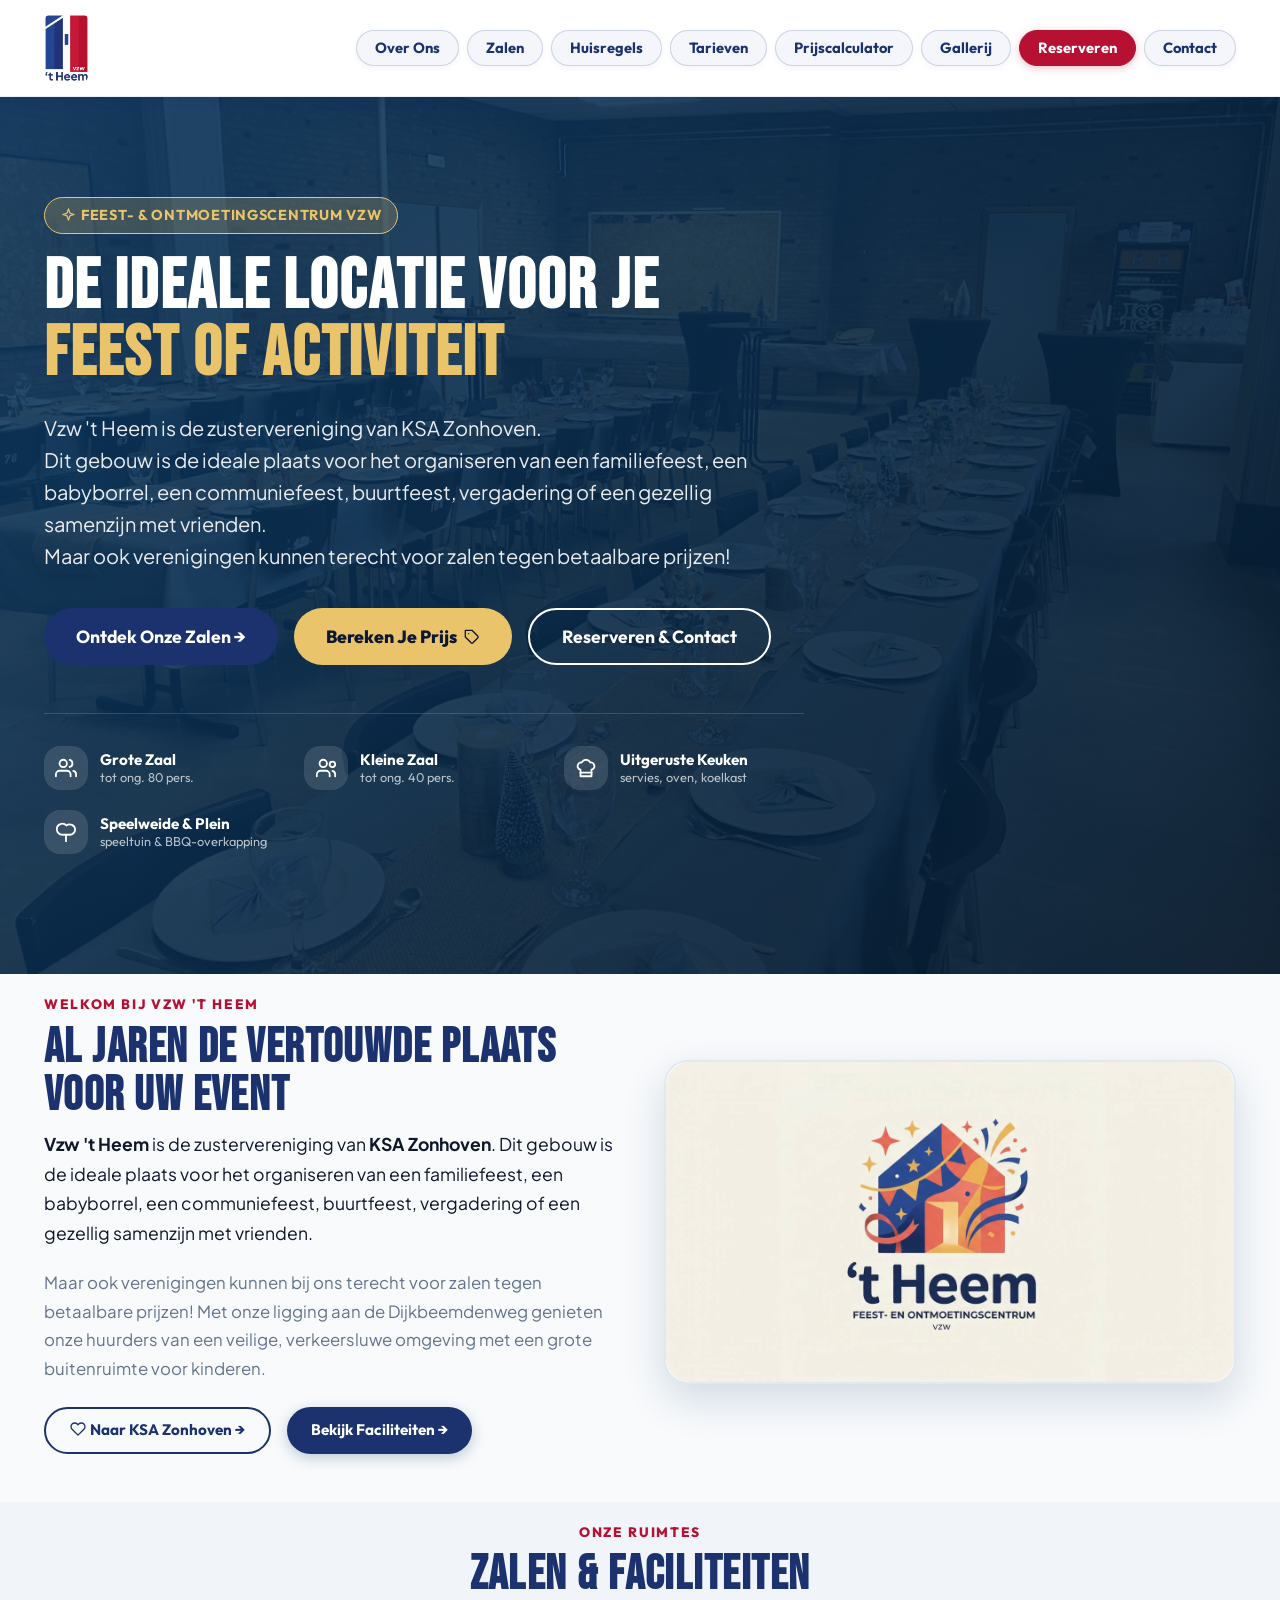
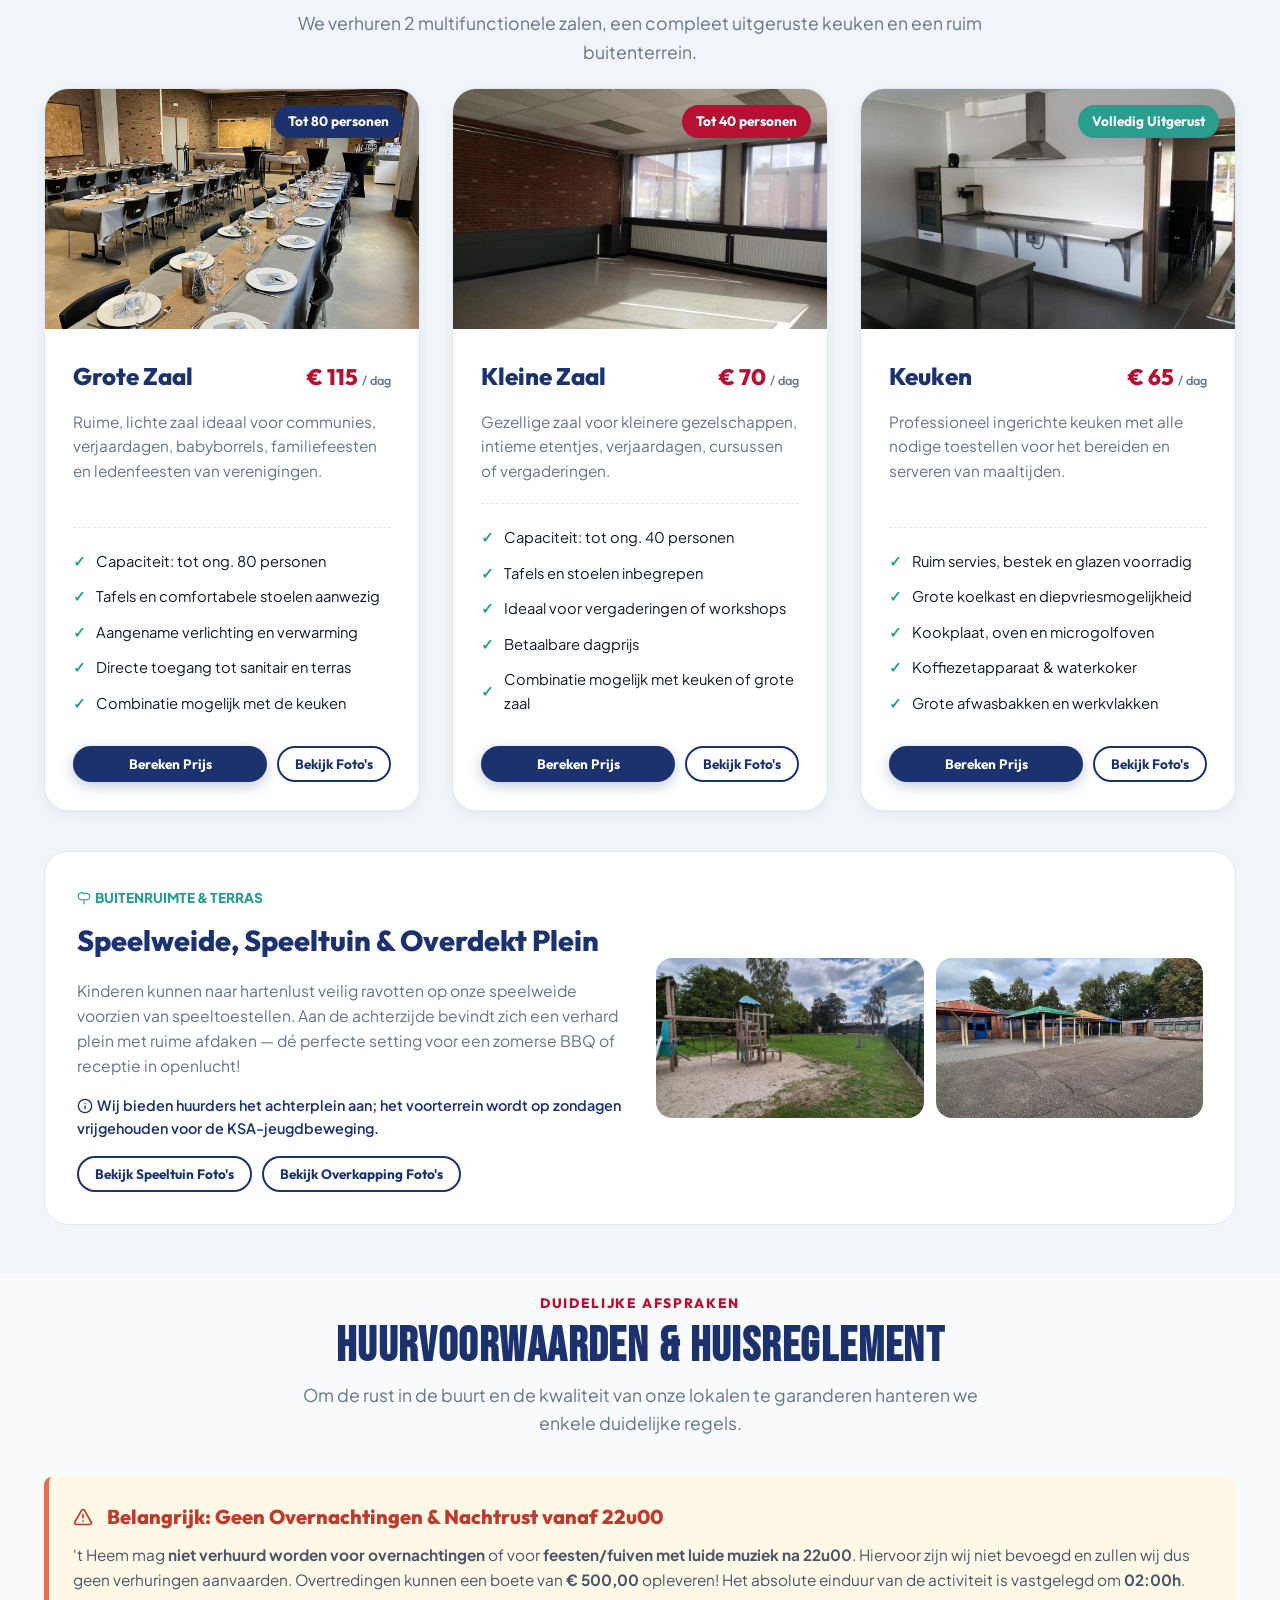
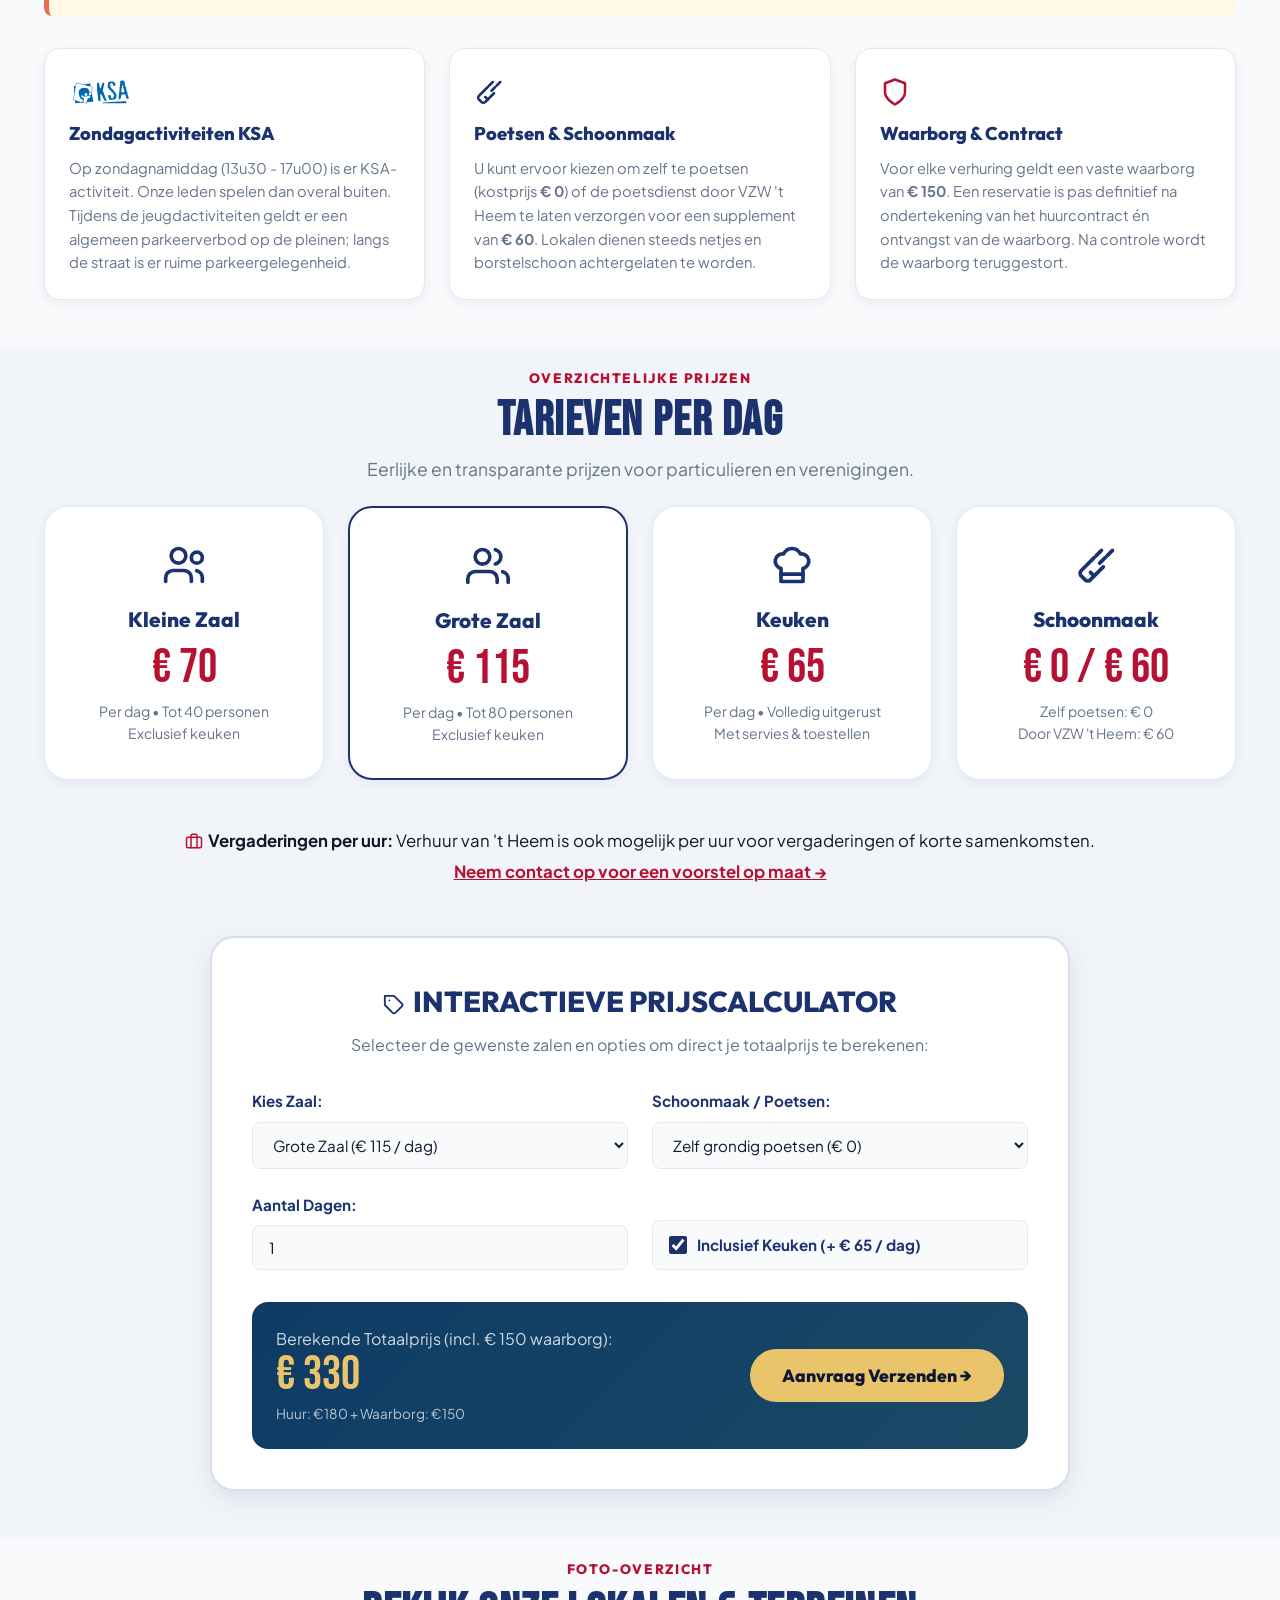
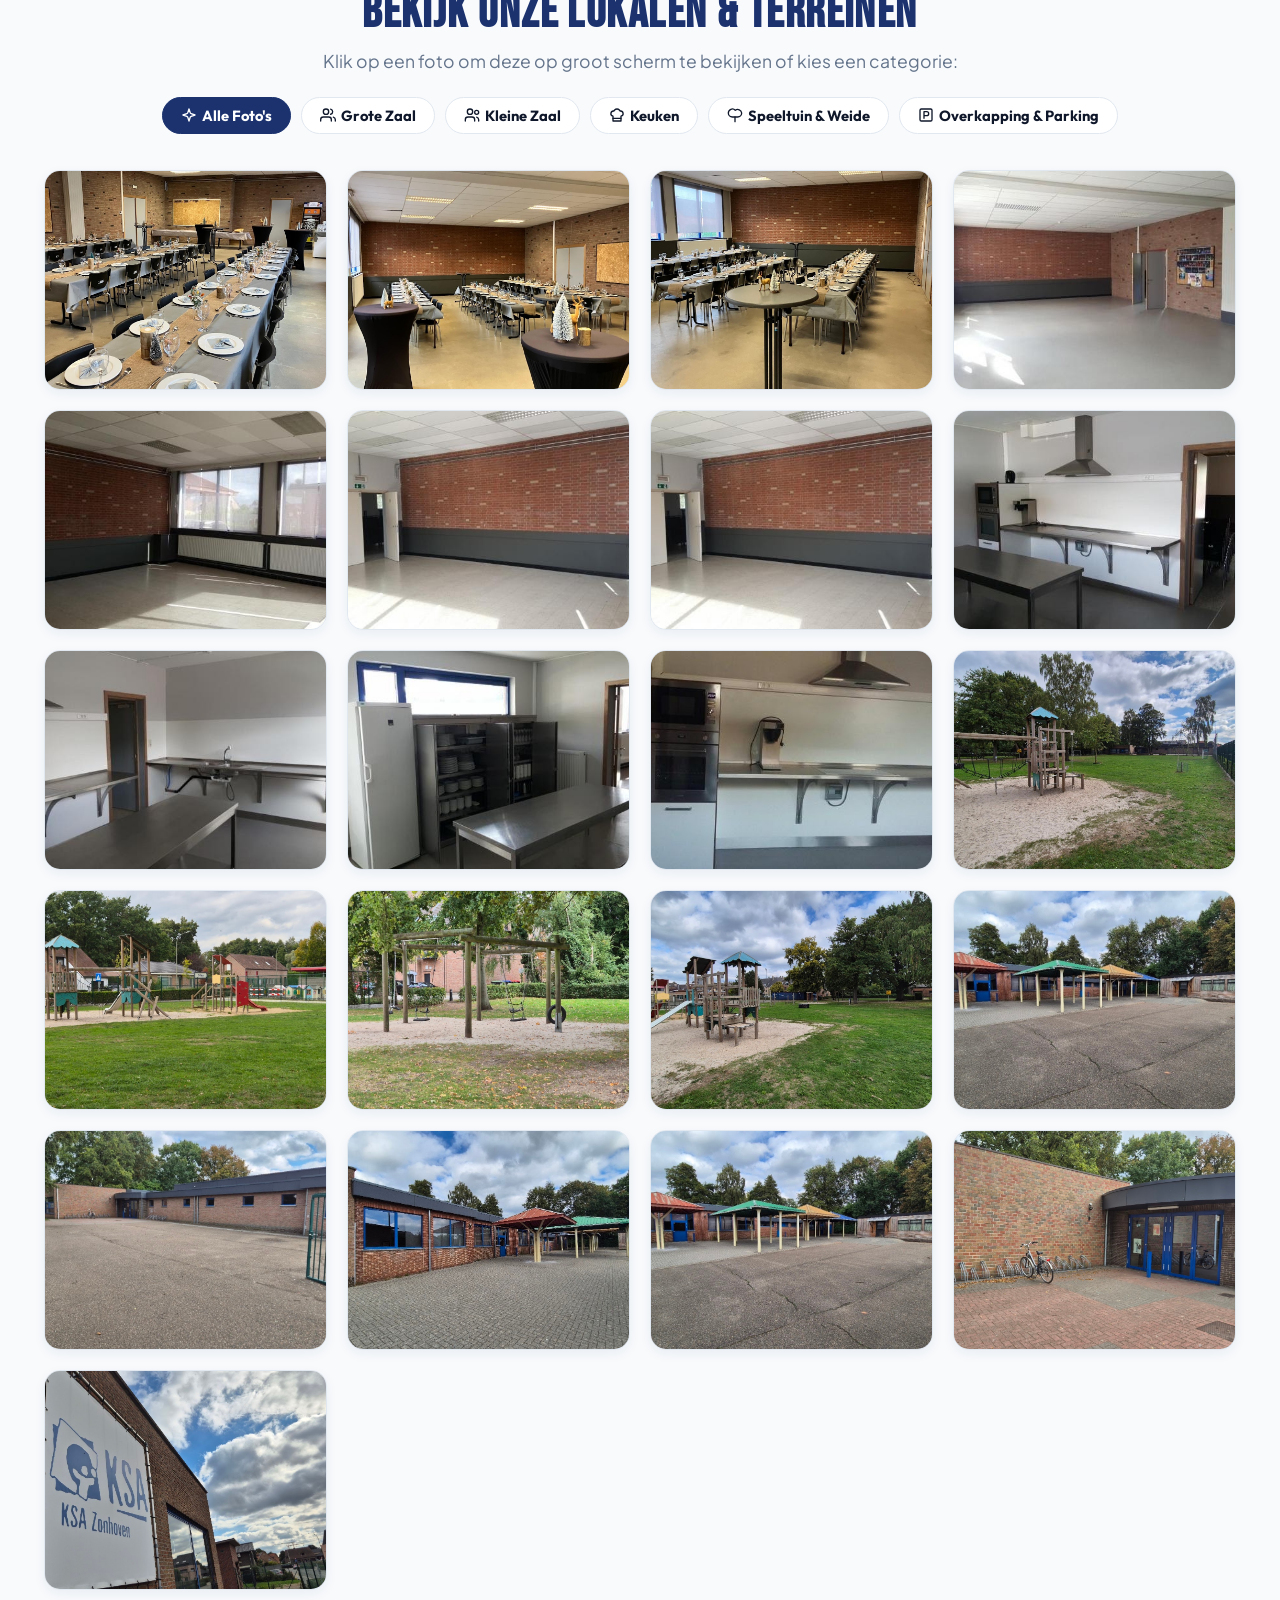
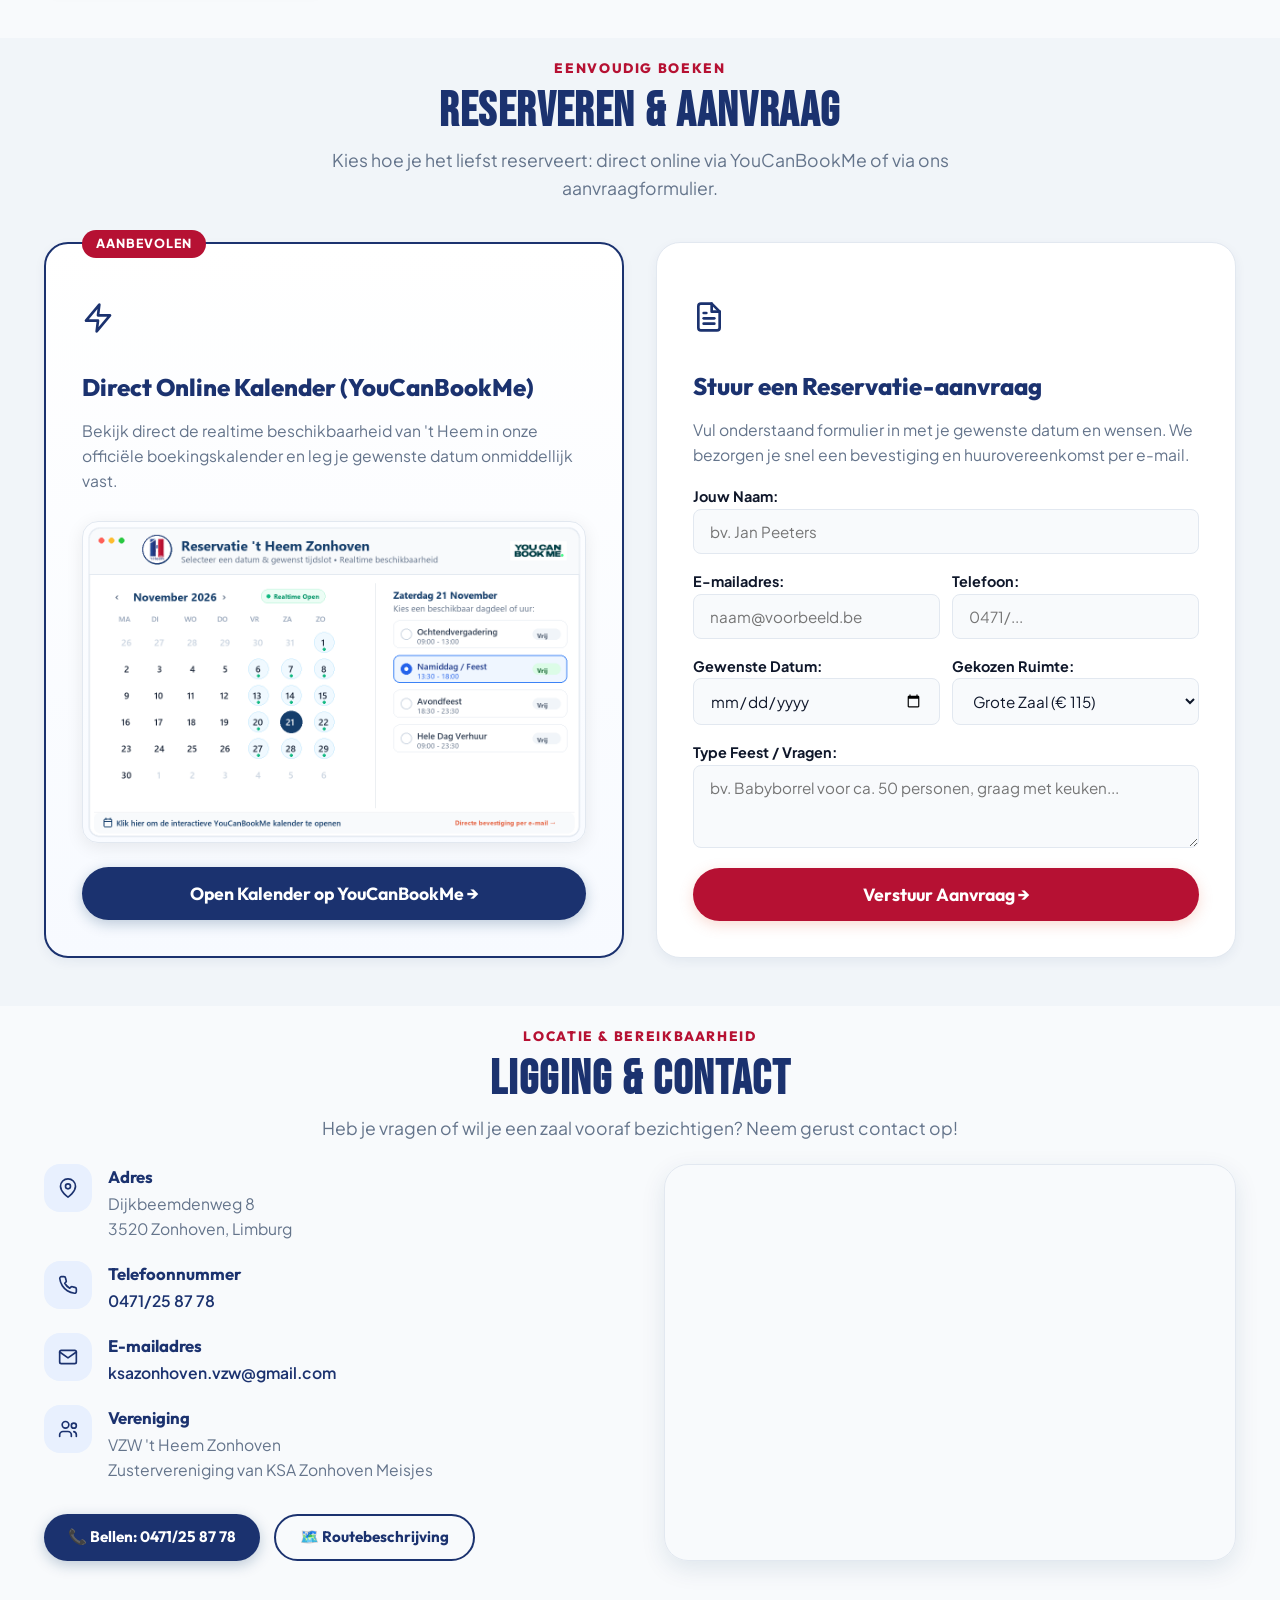
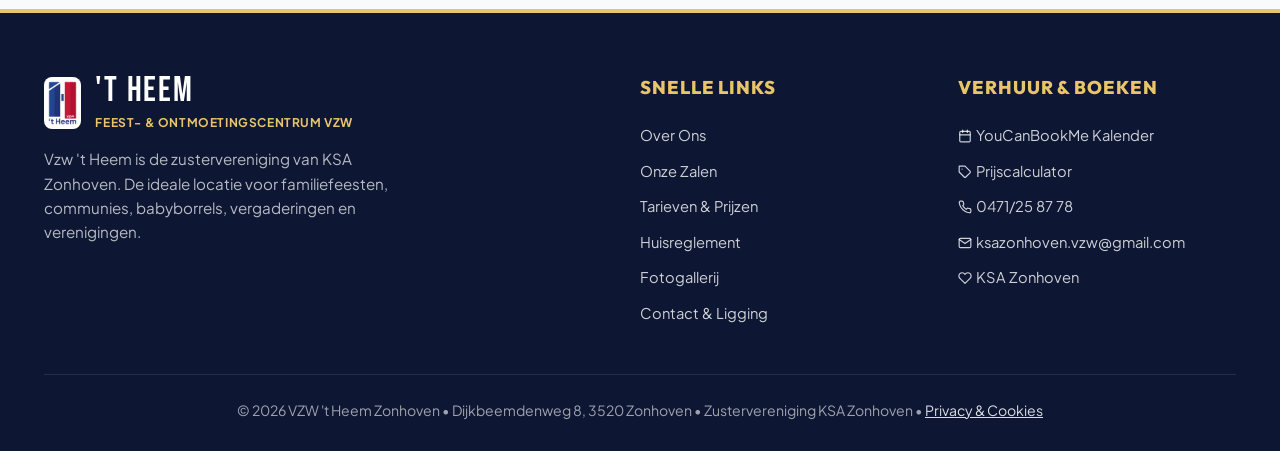
==== commit 1aeff79f: "🎨 Wijzig het logo naar het klassieke 't Heem logo en pas de menustijl aan in logo-blauw en karmijnro" ====
--- a/index.html
+++ b/index.html
@@ -19,7 +19,7 @@
   <meta name="theme-color" content="#0d3b66">
 
   <!-- Stylesheet -->
-  <link rel="stylesheet" href="css/style.css?v=theem8">
+  <link rel="stylesheet" href="css/style.css?v=theem10">
 
   <!-- Automatic Device & Screen Detection -->
   <script src="js/device-detect.js?v=theem6"></script>
@@ -65,7 +65,7 @@
     <div class="container">
       <nav class="navbar">
         <a href="#home" class="brand-logo" title="'t Heem Feest- en Ontmoetingscentrum">
-          <img src="assets/icons/theem-logo.png?v=2" alt="VZW 't Heem Feest- en Ontmoetingscentrum" width="64" height="64" style="height: 64px; width: auto; border-radius: var(--radius-sm); object-fit: contain; display: block;">
+          <img src="assets/icons/theem-logo.png?v=4" alt="VZW 't Heem Feest- en Ontmoetingscentrum" width="64" height="64" style="height: 68px; width: auto; border-radius: var(--radius-sm); object-fit: contain; display: block;">
         </a>
 
         <ul class="nav-menu" id="navMenu">
@@ -75,7 +75,7 @@
           <li><a href="#tarieven" class="nav-link">Tarieven</a></li>
           <li><a href="#calculator" class="nav-link">Prijscalculator</a></li>
           <li><a href="#gallerij" class="nav-link">Gallerij</a></li>
-          <li><a href="#reserveren" class="nav-link">Reserveren</a></li>
+          <li><a href="#reserveren" class="nav-link nav-link-reserveren">Reserveren</a></li>
           <li><a href="#contact" class="nav-link">Contact</a></li>
         </ul>
       </nav>
@@ -764,7 +764,7 @@
       <div class="footer-top">
         <div class="footer-brand">
           <div style="display: flex; align-items: center; gap: 14px;">
-            <img src="assets/icons/theem-logo.png?v=2" alt="VZW 't Heem" width="52" height="52" style="border-radius: var(--radius-sm); object-fit: contain;">
+            <img src="assets/icons/theem-logo.png?v=4" alt="VZW 't Heem" width="52" height="52" style="height: 52px; width: auto; border-radius: var(--radius-sm); object-fit: contain; background: #ffffff; padding: 4px;">
             <div>
               <span style="font-family: var(--font-heading); font-size: 2.2rem; color: #ffffff; letter-spacing: 0.05em; line-height: 1; display: block;">'t Heem</span>
               <span style="font-size: 0.75rem; font-weight: 700; color: var(--heem-gold); text-transform: uppercase; letter-spacing: 0.05em;">Feest- &amp; Ontmoetingscentrum VZW</span>
--- a/css/style.css
+++ b/css/style.css
@@ -6,17 +6,19 @@
 @import url('https://fonts.googleapis.com/css2?family=Bebas+Neue&family=Outfit:wght@500;600;700;800;900&family=Plus+Jakarta+Sans:wght@400;500;600;700;800&display=swap');
 
 :root {
-  /* Brand Colors */
-  --heem-primary: #0d3b66;        /* Diep marineblauw van 't Heem & KSA */
-  --heem-primary-hover: #072746;
-  --heem-primary-dark: #05192d;
-  --heem-accent: #e76f51;         /* Warm terracotta / feestelijk oranje-rood */
-  --heem-accent-hover: #d25a3d;
+  /* Brand Colors - gebaseerd op het officiële 't Heem & KSA logo (Koninklijk Blauw & Karmijnrood) */
+  --heem-primary: #1b326f;        /* Koninklijk blauw van het 't Heem logo & KSA */
+  --heem-primary-hover: #132450;
+  --heem-primary-dark: #0d1733;
+  --heem-accent: #b61133;         /* Karmijnrood van de 'vzw' zuil in het logo */
+  --heem-accent-hover: #960e2a;
+  --heem-logo-blue: #1b326f;      /* Exact logo blauw */
+  --heem-logo-red: #b61133;       /* Exact logo rood */
   --heem-gold: #e9c46a;           /* Goudgeel voor highlights */
   --heem-green: #2a9d8f;          /* Bosgroen voor speeltuin & natuur */
   --heem-green-hover: #21867a;
-  --heem-cream: #f8f4e8;          /* Officiële achtergrondkleur van het 't Heem logo */
-  --heem-light-blue: #e8f1f5;
+  --heem-cream: #f4f6fc;          /* Frisse zachte blauwwit-tint ipv het oude geel-beige */
+  --heem-light-blue: #e8f0fe;
   --heem-ice: #f4f7fb;
 
   /* Neutrals & Surfaces */
@@ -27,7 +29,7 @@
   --text-dark: #020617;
   --text-muted: #64748b;
   --border-light: #e2e8f0;
-  --border-blue: rgba(13, 59, 102, 0.15);
+  --border-blue: rgba(27, 50, 111, 0.16);
   --nav-bg: #ffffff;
 
   /* Shadows */
@@ -116,11 +118,11 @@
 
 /* Topbar Notification / Status */
 .heem-topbar {
-  background: linear-gradient(90deg, #0d3b66, #1b4965);
+  background: linear-gradient(90deg, #1b326f, #0d1733);
   color: #ffffff;
   padding: 10px 0;
   font-size: 0.9rem;
-  border-bottom: 2px solid var(--heem-gold);
+  border-bottom: 3px solid var(--heem-logo-red);
 }
 
 .heem-topbar .container {
@@ -167,6 +169,7 @@
   z-index: 999;
   background: var(--nav-bg);
   box-shadow: var(--shadow-sm);
+  border-bottom: 1px solid rgba(27, 50, 111, 0.08);
   transition: var(--transition-fast);
 }
 
@@ -187,10 +190,11 @@
 }
 
 .brand-logo img {
-  height: 64px;
+  height: 68px;
   width: auto;
   border-radius: var(--radius-sm);
   transition: transform var(--transition-fast);
+  display: block;
 }
 
 .brand-logo:hover img {
@@ -209,16 +213,16 @@
   font-family: var(--font-sub);
   font-weight: 700;
   font-size: 0.92rem;
-  color: var(--heem-primary);
+  color: var(--heem-logo-blue);
   background: var(--heem-cream);
-  border: 1.5px solid rgba(233, 196, 106, 0.45);
+  border: 1.5px solid rgba(27, 50, 111, 0.18);
   padding: 8px 18px;
   border-radius: var(--radius-full);
   display: inline-flex;
   align-items: center;
   justify-content: center;
   white-space: nowrap;
-  box-shadow: 0 2px 6px rgba(13, 59, 102, 0.05);
+  box-shadow: 0 2px 6px rgba(27, 50, 111, 0.05);
   transition: all var(--transition-fast);
   text-decoration: none;
   cursor: pointer;
@@ -227,16 +231,36 @@
 
 .nav-link:hover {
   color: #ffffff;
-  background: var(--heem-primary);
-  border-color: var(--heem-primary);
+  background: var(--heem-logo-blue);
+  border-color: var(--heem-logo-blue);
   transform: translateY(-2px);
-  box-shadow: 0 4px 12px rgba(13, 59, 102, 0.2);
+  box-shadow: 0 4px 14px rgba(27, 50, 111, 0.25);
 }
 
 .nav-link:active, .nav-link.active {
   color: #ffffff;
-  background: var(--heem-primary);
-  border-color: var(--heem-primary);
+  background: var(--heem-logo-blue);
+  border-color: var(--heem-logo-blue);
+  transform: translateY(0);
+}
+
+/* Red Accent Pill for Reserveren CTA */
+.nav-link[href="#reserveren"], .nav-link-reserveren {
+  background: var(--heem-logo-red);
+  color: #ffffff;
+  border-color: var(--heem-logo-red);
+  box-shadow: 0 2px 8px rgba(182, 17, 51, 0.25);
+}
+
+.nav-link[href="#reserveren"]:hover, .nav-link-reserveren:hover {
+  background: var(--heem-accent-hover);
+  border-color: var(--heem-accent-hover);
+  color: #ffffff;
+  box-shadow: 0 4px 14px rgba(182, 17, 51, 0.38);
+  transform: translateY(-2px);
+}
+
+.nav-link[href="#reserveren"]:active, .nav-link-reserveren:active {
   transform: translateY(0);
 }
 
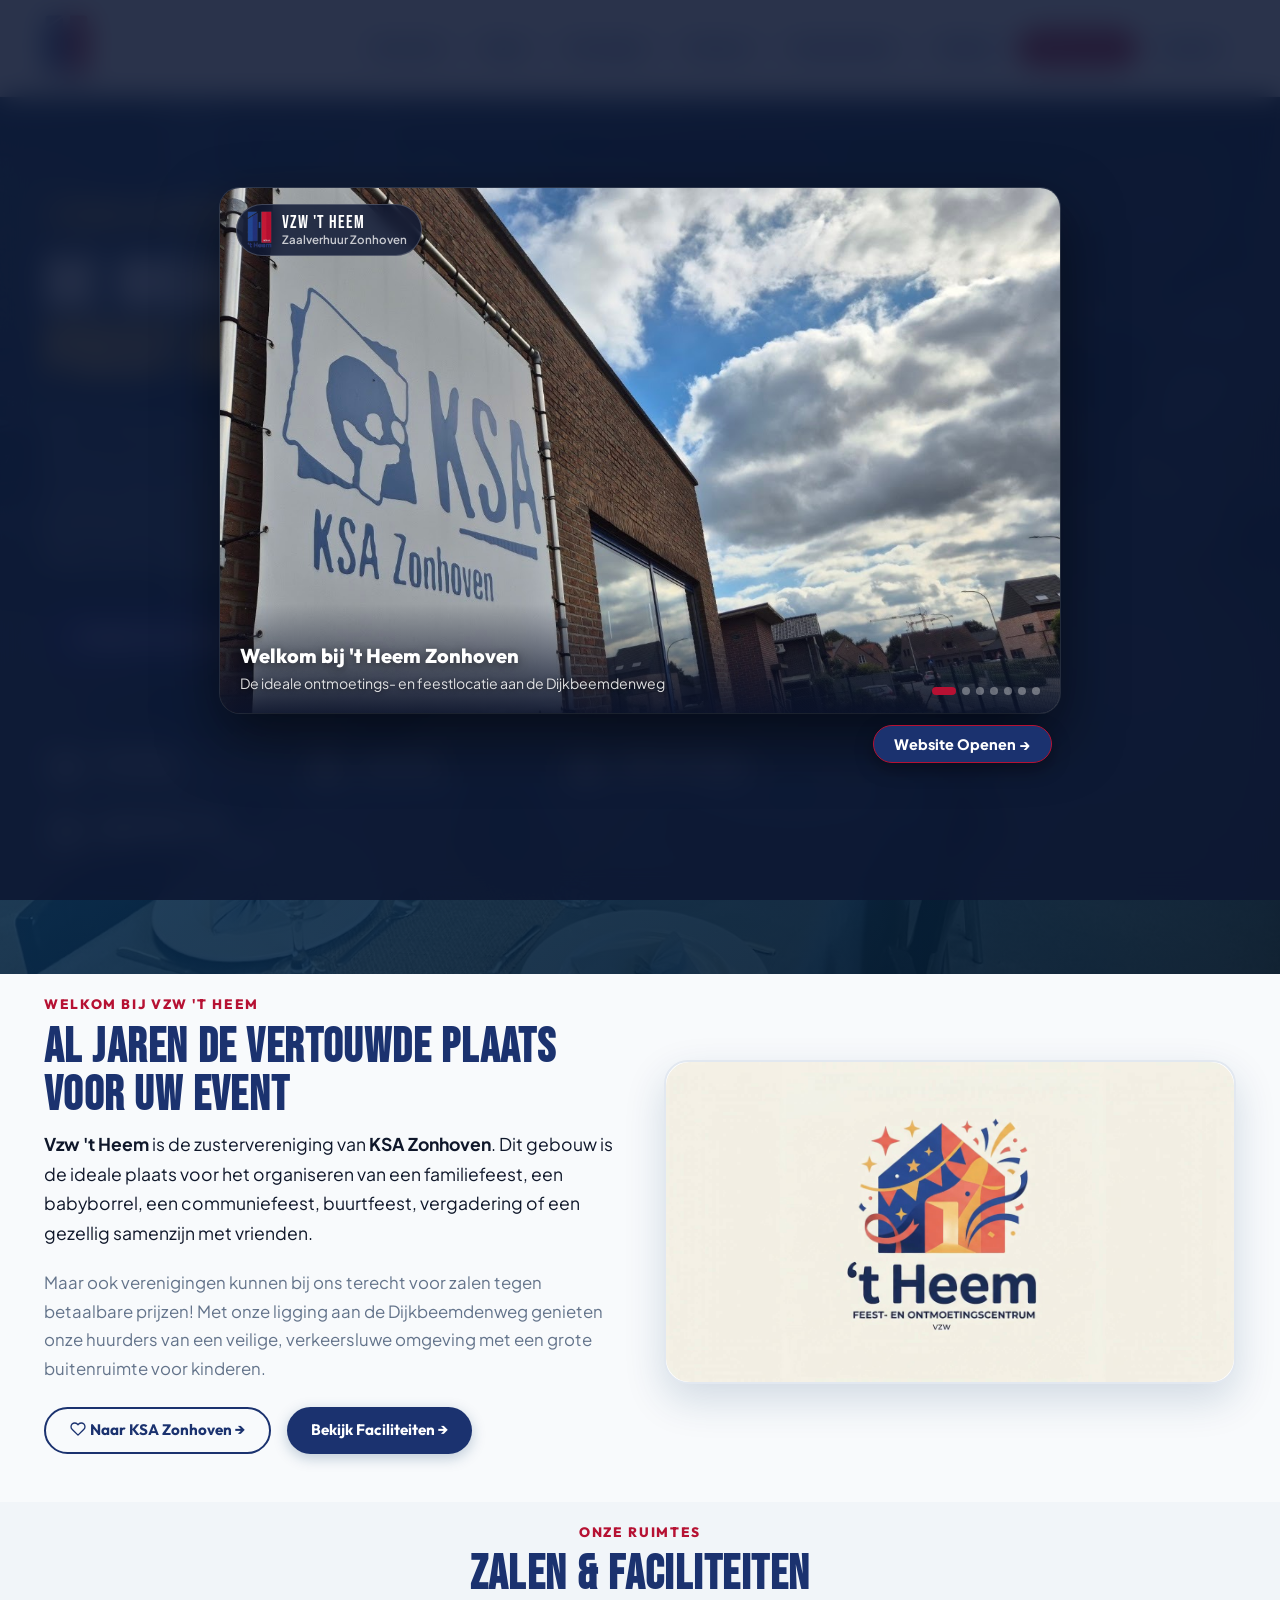
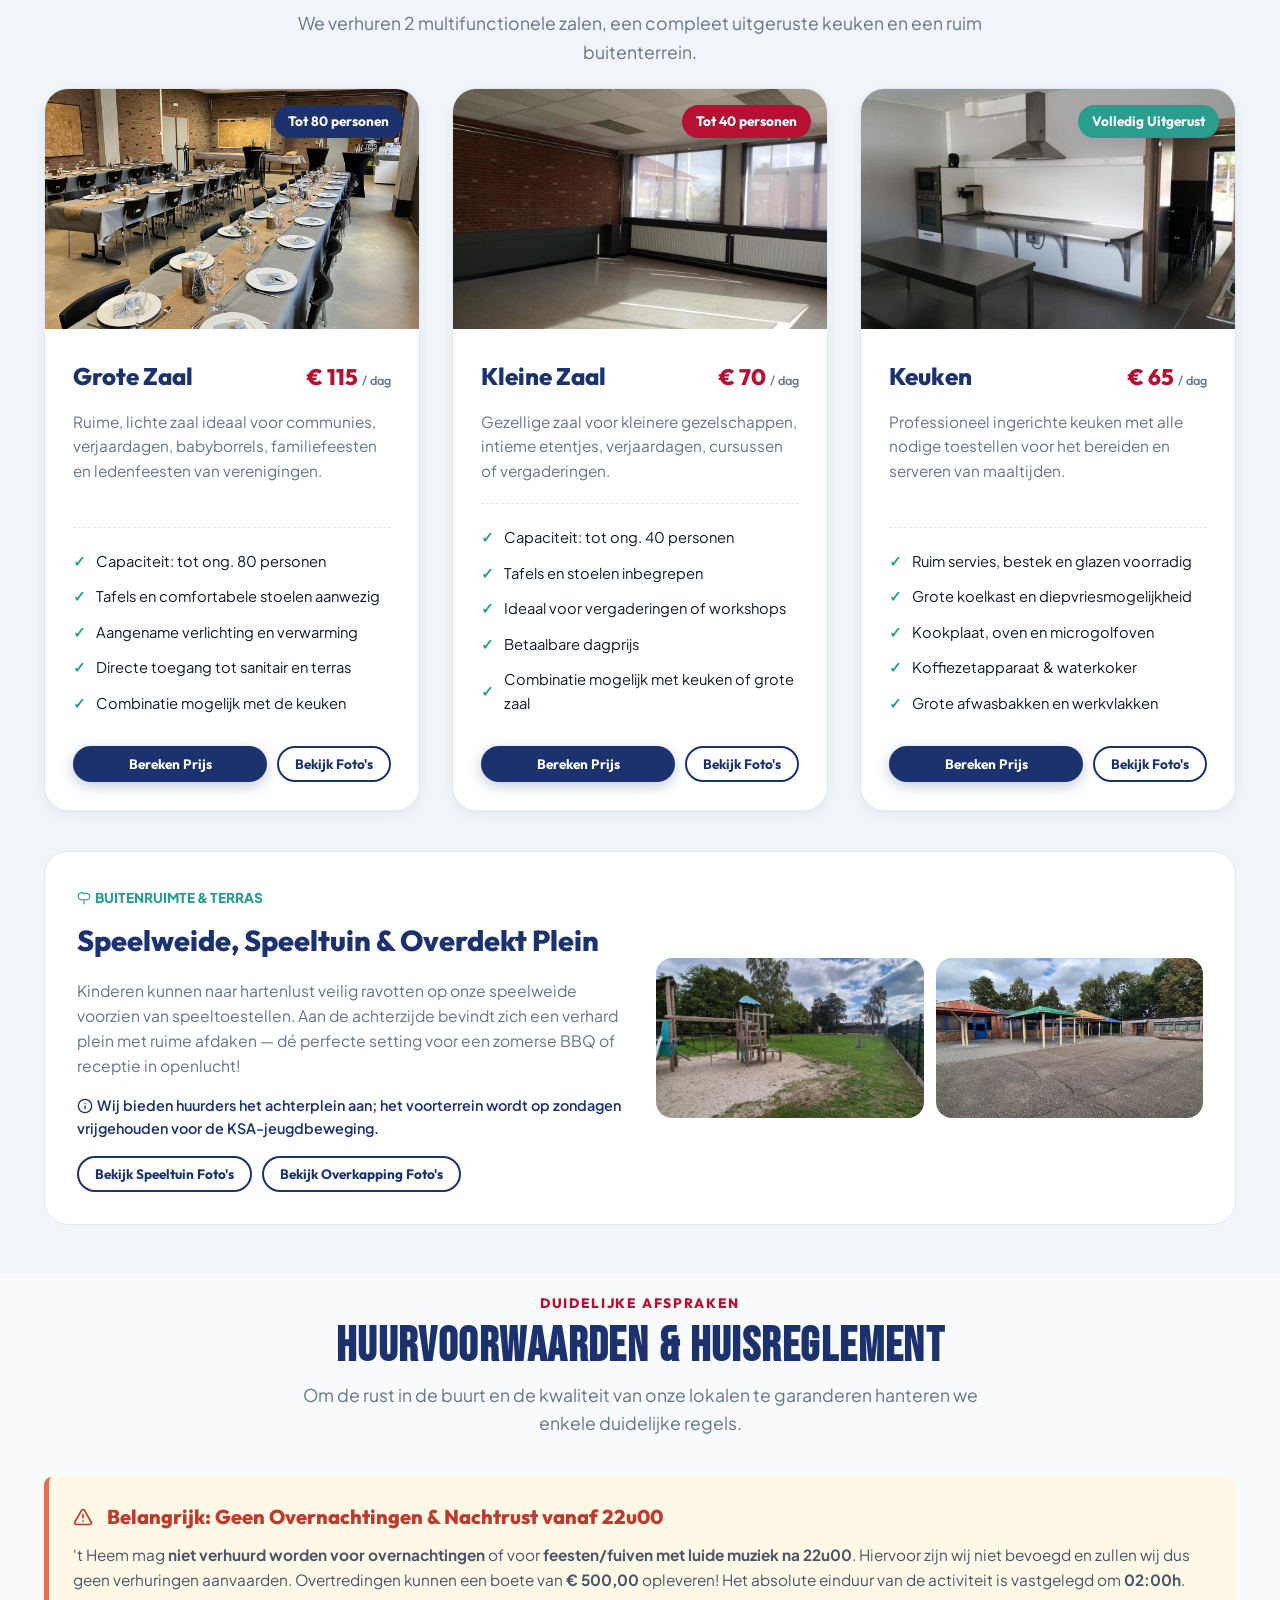
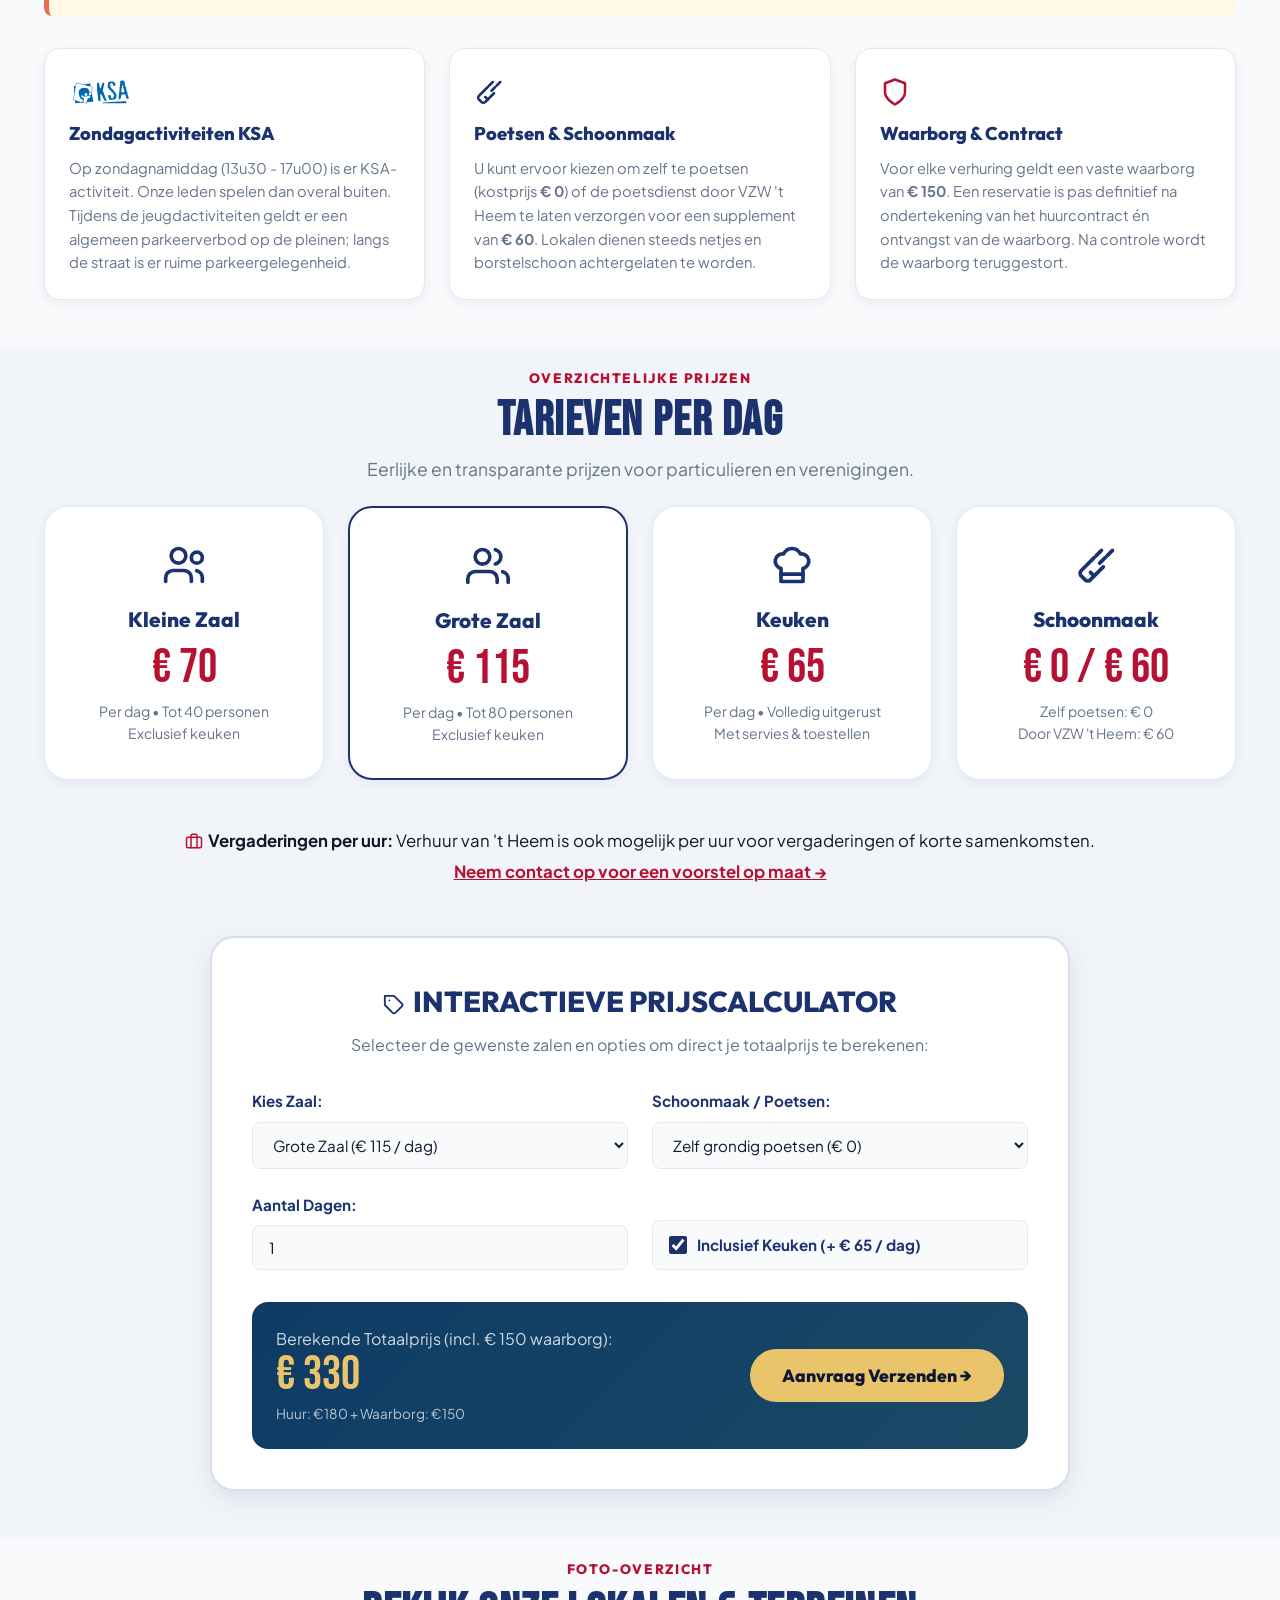
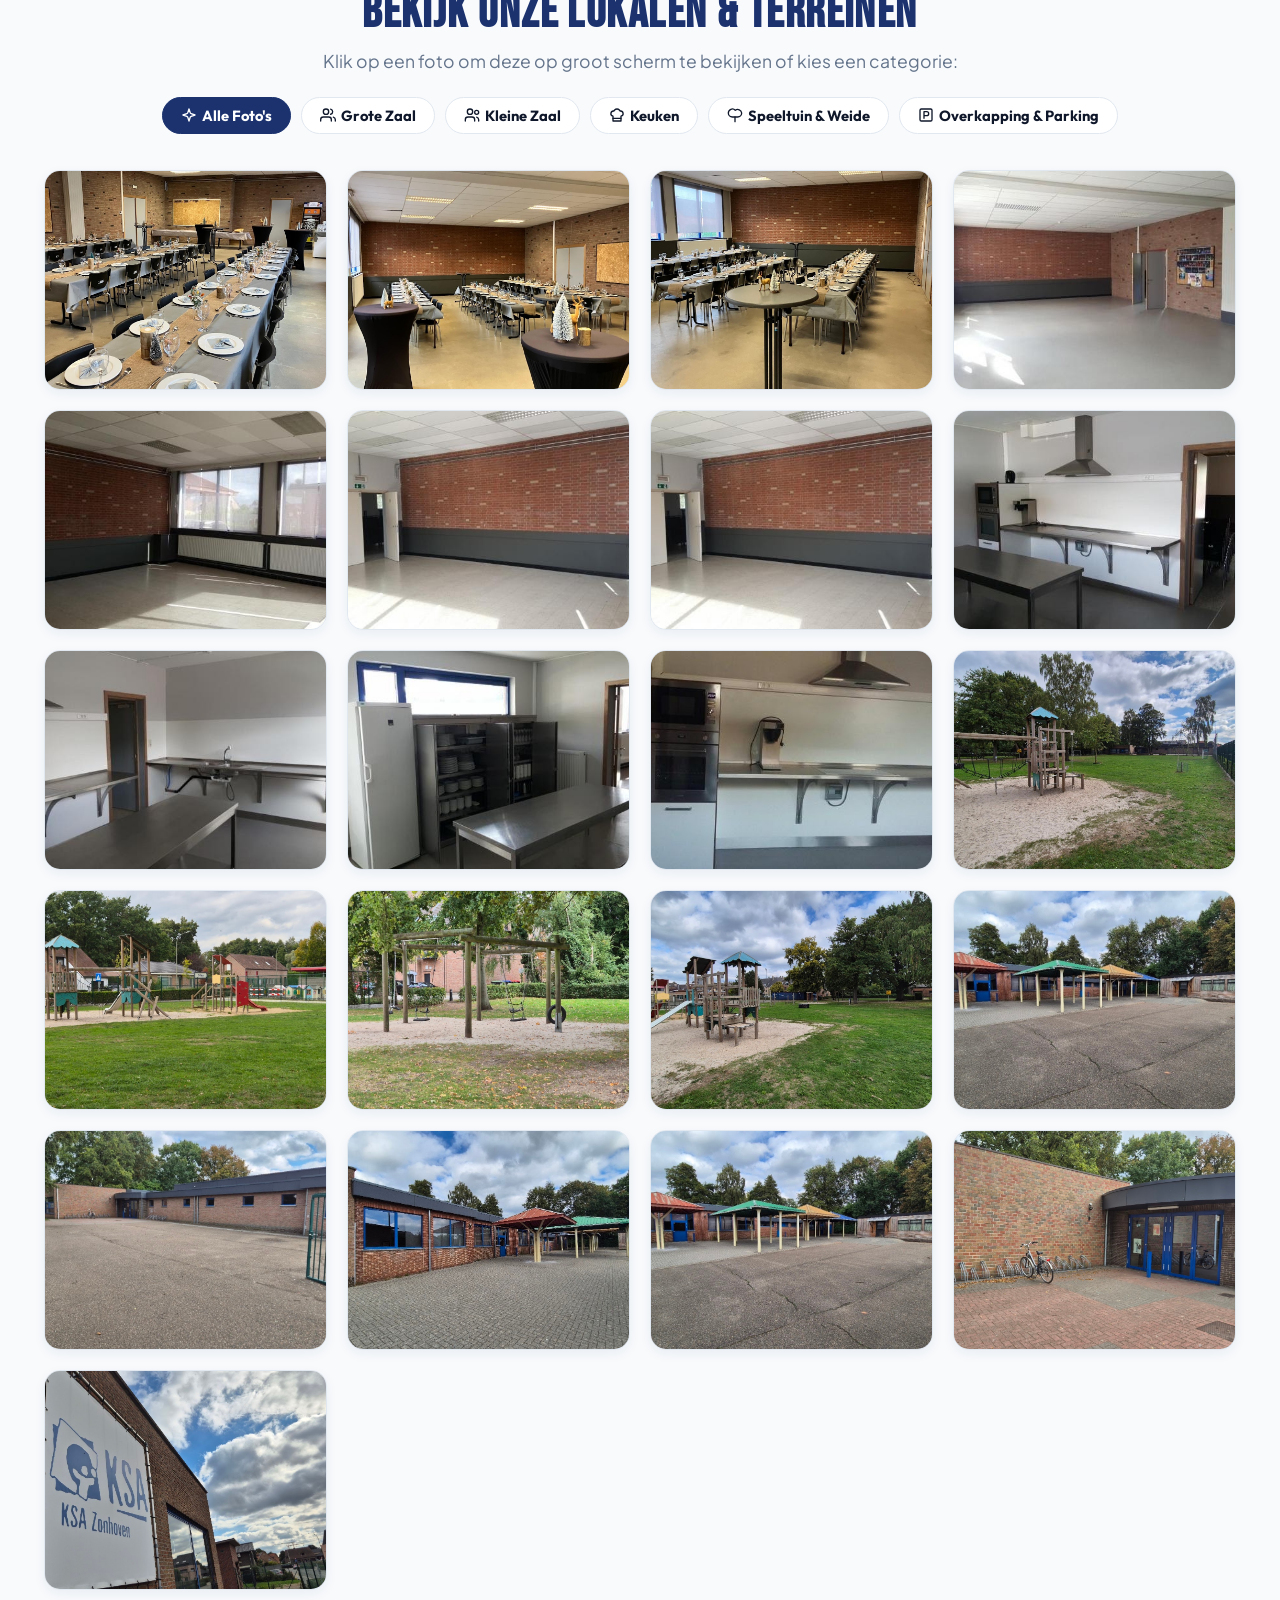
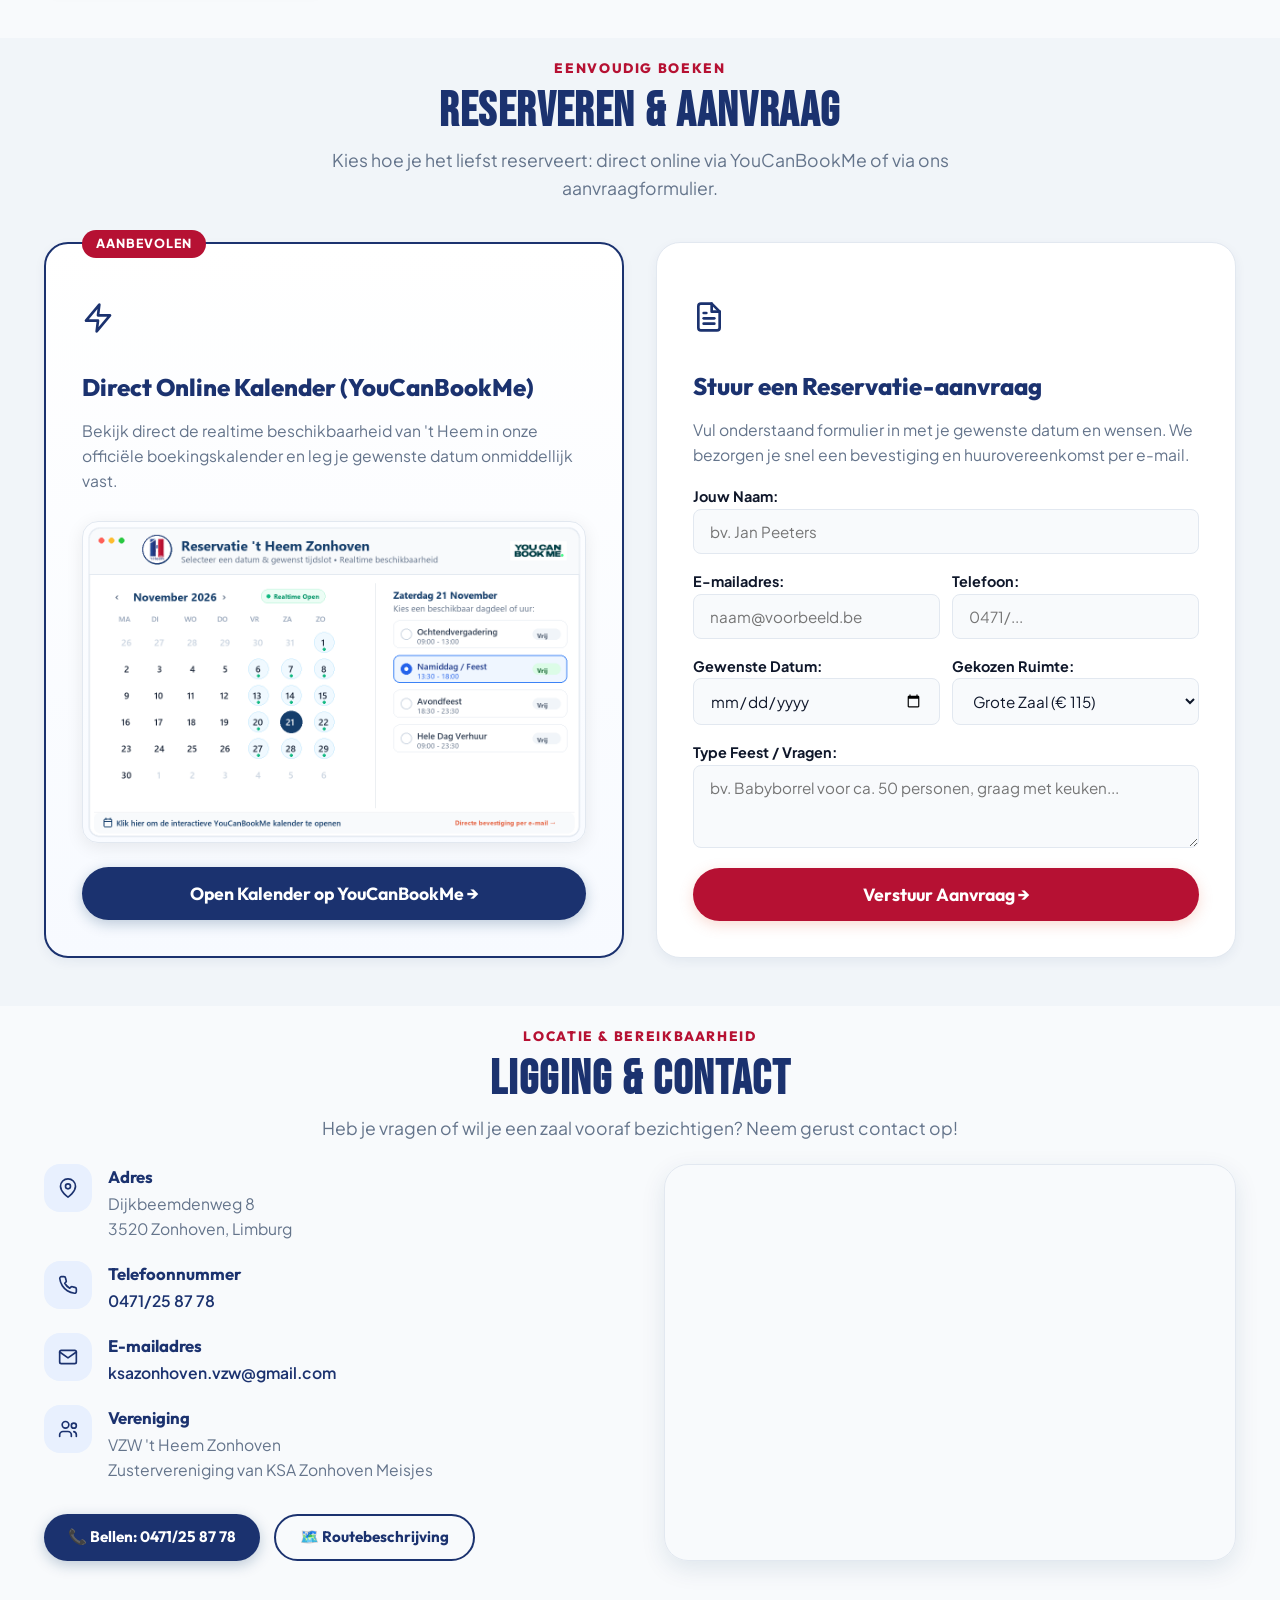
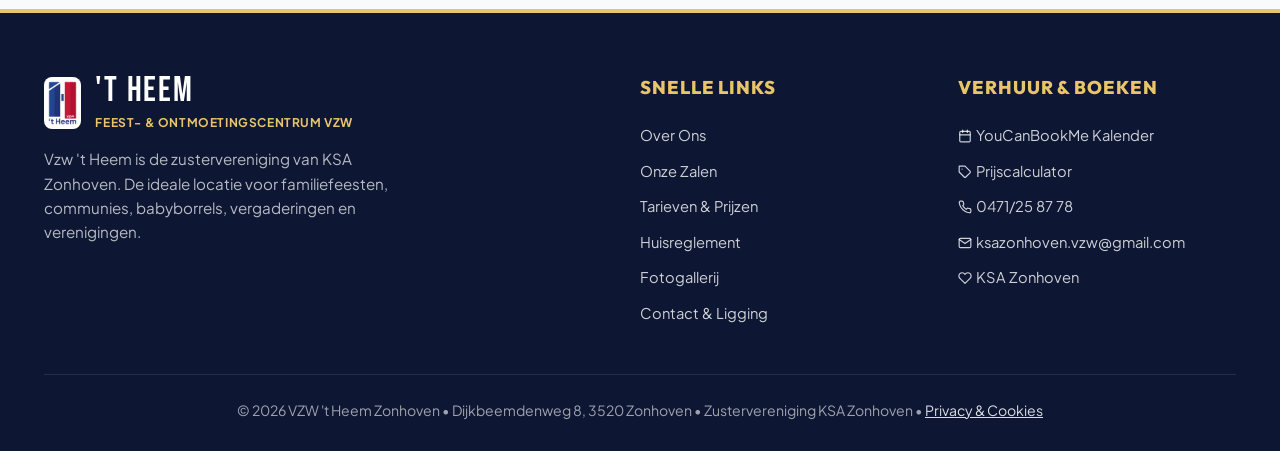
==== commit d68f5a09: "🖼️ Vervang opstartkaart door roterende fotolijst over 't Heem (zalen, keuken, buitenterrein)" ====
--- a/index.html
+++ b/index.html
@@ -26,14 +26,35 @@
 </head>
 <body>
 
-  <!-- Initial Logo Animation Splash Screen -->
+  <!-- Roterende Fotolijst Splash Screen over 't Heem -->
   <div class="theem-intro-overlay" id="theemIntroOverlay">
-    <div class="theem-intro-card">
-      <video id="theemIntroVideo" playsinline muted preload="auto" class="theem-intro-video">
-        <source src="assets/videos/logo_intro.mp4?v=3" type="video/mp4">
-      </video>
+    <div class="theem-intro-card" id="theemIntroCard">
+      <div class="theem-intro-frame" id="theemIntroFrame">
+        <div class="theem-frame-badge">
+          <img src="assets/icons/theem-logo.png?v=4" alt="'t Heem Logo" style="height: 38px; width: auto; object-fit: contain;">
+          <div>
+            <span class="theem-frame-badge-title">VZW 't Heem</span>
+            <span class="theem-frame-badge-sub">Zaalverhuur Zonhoven</span>
+          </div>
+        </div>
+
+        <div class="theem-frame-slides" id="theemFrameSlides">
+          <div class="theem-frame-slide active">
+            <img src="assets/images/gallery/gallerij_andere_50.jpg" alt="Welkom bij 't Heem Zonhoven" loading="eager">
+          </div>
+        </div>
+
+        <div class="theem-frame-footer">
+          <div class="theem-frame-caption" id="theemFrameCaption">
+            <span class="theem-frame-caption-title">Welkom bij 't Heem Zonhoven</span>
+            <span class="theem-frame-caption-sub">De ideale ontmoetings- en feestlocatie aan de Dijkbeemdenweg</span>
+          </div>
+          <div class="theem-frame-dots" id="theemFrameDots"></div>
+        </div>
+      </div>
+
       <button type="button" class="theem-intro-skip-btn" id="theemIntroSkipBtn">
-        Website Openen &rarr;
+        <span>Website Openen &rarr;</span>
       </button>
     </div>
   </div>
@@ -864,7 +885,7 @@
 
   <!-- Scripts -->
   <script src="js/prices.js?v=theem1"></script>
-  <script src="js/intro-animation.js?v=theem5"></script>
+  <script src="js/intro-animation.js?v=theem6"></script>
   <script src="js/html2canvas.min.js"></script>
   <script src="js/main.js?v=theem5"></script>
   <script src="js/visual-editor.js?v=theem8"></script>
--- a/css/style.css
+++ b/css/style.css
@@ -1374,19 +1374,21 @@
 
 
 /* ==========================================================================
-   INITIAL LOGO ANIMATION SPLASH OVERLAY
+   INITIAL ROTATING PHOTO FRAME SPLASH OVERLAY ('T HEEM)
    ========================================================================== */
 .theem-intro-overlay {
   position: fixed;
   inset: 0;
   z-index: 999999;
-  background: #f8f4e8;
+  background: rgba(13, 23, 51, 0.88);
+  backdrop-filter: blur(14px);
+  -webkit-backdrop-filter: blur(14px);
   display: flex;
   align-items: center;
   justify-content: center;
   flex-direction: column;
   transition: opacity 0.65s cubic-bezier(0.16, 1, 0.3, 1), visibility 0.65s;
-  padding: 16px;
+  padding: 20px;
   cursor: pointer;
   width: 100vw;
   max-width: 100%;
@@ -1402,41 +1404,165 @@
 
 .theem-intro-card {
   position: relative;
-  max-width: min(820px, 94vw);
+  max-width: min(840px, 94vw);
   width: 100%;
-  min-width: 0;
   display: flex;
   flex-direction: column;
   align-items: center;
-  justify-content: center;
   box-sizing: border-box;
 }
 
-.theem-intro-video {
+/* De Roterende Fotolijst */
+.theem-intro-frame {
   width: 100%;
-  max-width: 100%;
-  max-height: 75vh;
-  border-radius: 16px;
-  box-shadow: 0 16px 48px rgba(13, 59, 102, 0.18);
-  background: #f8f4e8;
-  object-fit: contain;
+  aspect-ratio: 16 / 10;
+  max-height: 72vh;
+  position: relative;
+  border-radius: 20px;
+  overflow: hidden;
+  box-shadow: 0 24px 60px rgba(0, 0, 0, 0.55), 0 0 0 1px rgba(255, 255, 255, 0.15);
+  background: #0d1733;
+}
+
+.theem-frame-badge {
+  position: absolute;
+  top: 16px;
+  left: 16px;
+  z-index: 10;
+  background: rgba(13, 23, 51, 0.82);
+  backdrop-filter: blur(8px);
+  -webkit-backdrop-filter: blur(8px);
+  border: 1px solid rgba(255, 255, 255, 0.2);
+  padding: 6px 14px 6px 10px;
+  border-radius: 9999px;
+  display: inline-flex;
+  align-items: center;
+  gap: 10px;
+  color: #ffffff;
+  pointer-events: none;
+}
+
+.theem-frame-badge-title {
+  font-family: var(--font-heading);
+  font-size: 1.15rem;
+  letter-spacing: 0.05em;
+  line-height: 1;
   display: block;
+}
+
+.theem-frame-badge-sub {
+  font-size: 0.72rem;
+  color: rgba(255, 255, 255, 0.75);
+  display: block;
+  font-weight: 600;
+  line-height: 1;
+  margin-top: 2px;
+}
+
+.theem-frame-slides {
+  position: absolute;
+  inset: 0;
+  width: 100%;
+  height: 100%;
+}
+
+.theem-frame-slide {
+  position: absolute;
+  inset: 0;
+  width: 100%;
+  height: 100%;
+  opacity: 0;
+  transition: opacity 0.9s cubic-bezier(0.4, 0, 0.2, 1);
+  pointer-events: none;
+}
+
+.theem-frame-slide.active {
+  opacity: 1;
+  pointer-events: auto;
+}
+
+.theem-frame-slide img {
+  width: 100%;
+  height: 100%;
+  object-fit: cover;
+  display: block;
+  transform: scale(1);
+  transition: transform 5s ease-out;
+}
+
+.theem-frame-slide.active img {
+  transform: scale(1.05);
+}
+
+.theem-frame-footer {
+  position: absolute;
+  bottom: 0;
+  left: 0;
+  right: 0;
+  z-index: 10;
+  padding: 40px 20px 18px 20px;
+  background: linear-gradient(180deg, transparent 0%, rgba(10, 18, 42, 0.92) 100%);
+  display: flex;
+  align-items: flex-end;
+  justify-content: space-between;
+  gap: 16px;
+  pointer-events: none;
+}
+
+.theem-frame-caption {
+  color: #ffffff;
+}
+
+.theem-frame-caption-title {
+  font-family: var(--font-sub);
+  font-size: 1.25rem;
+  font-weight: 800;
+  line-height: 1.2;
+  display: block;
+  text-shadow: 0 2px 8px rgba(0, 0, 0, 0.5);
+}
+
+.theem-frame-caption-sub {
+  font-size: 0.88rem;
+  color: rgba(255, 255, 255, 0.85);
+  display: block;
+  margin-top: 4px;
+  text-shadow: 0 1px 4px rgba(0, 0, 0, 0.5);
+}
+
+.theem-frame-dots {
+  display: flex;
+  gap: 6px;
+  align-items: center;
+}
+
+.theem-frame-dot {
+  width: 8px;
+  height: 8px;
+  border-radius: 9999px;
+  background: rgba(255, 255, 255, 0.35);
+  transition: all 0.3s ease;
+}
+
+.theem-frame-dot.active {
+  width: 24px;
+  background: var(--heem-logo-red, #b61133);
 }
 
 .theem-intro-skip-btn {
   position: absolute;
-  bottom: -46px;
+  bottom: -50px;
   right: 8px;
-  background: #0d3b66;
-  color: #ffffff;
-  border: 1.5px solid rgba(233, 196, 106, 0.6);
-  padding: 8px 18px;
+  background: var(--heem-logo-blue, #1b326f);
+  color: #ffffff;
+  border: 1.5px solid var(--heem-logo-red, #b61133);
+  padding: 9px 20px;
   border-radius: 9999px;
   font-family: inherit;
-  font-size: 0.88rem;
-  font-weight: 700;
+  font-size: 0.9rem;
+  font-weight: 800;
   cursor: pointer;
-  box-shadow: 0 4px 14px rgba(13, 59, 102, 0.25);
+  box-shadow: 0 6px 18px rgba(0, 0, 0, 0.35);
   transition: all 0.2s ease;
   display: inline-flex;
   align-items: center;
@@ -1445,8 +1571,9 @@
 }
 
 .theem-intro-skip-btn:hover {
-  background: #e76f51;
+  background: var(--heem-logo-red, #b61133);
   transform: translateY(-2px);
+  box-shadow: 0 8px 22px rgba(182, 17, 51, 0.45);
 }
 
 #footerCopyright {
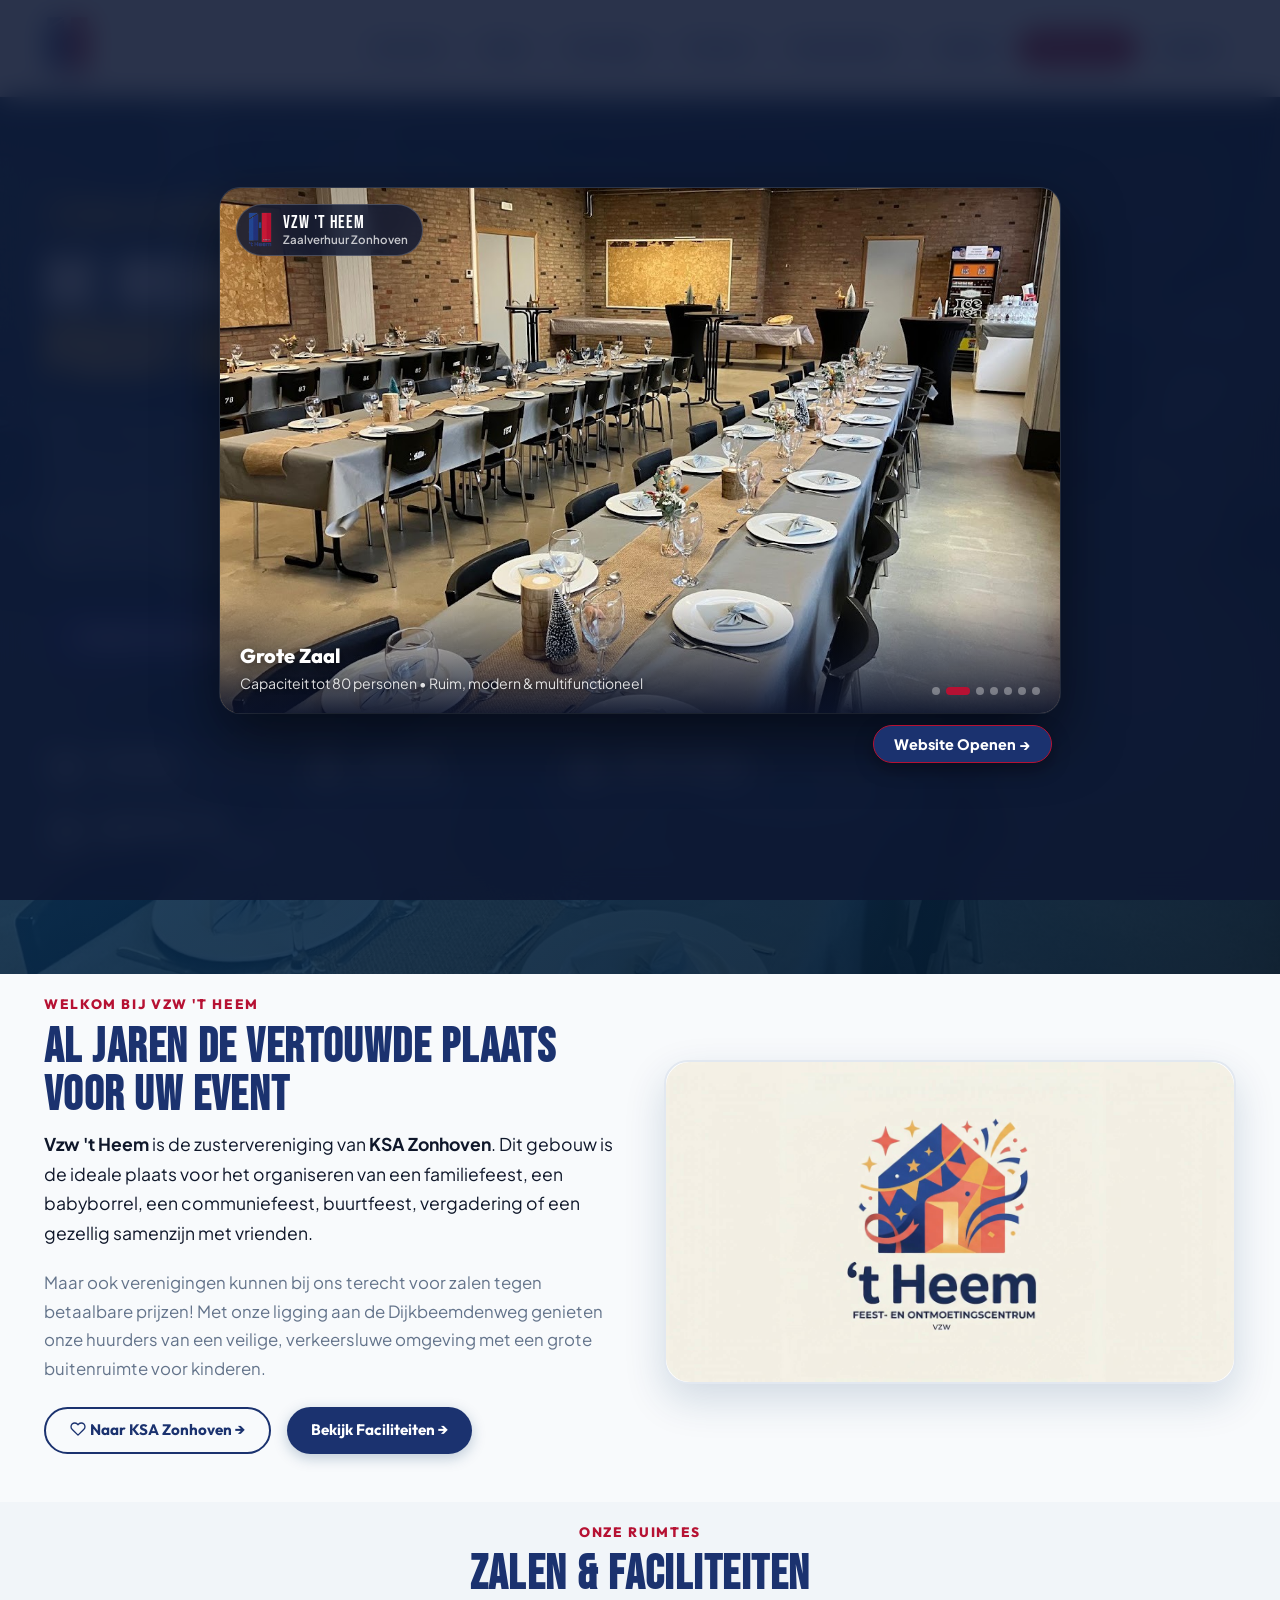
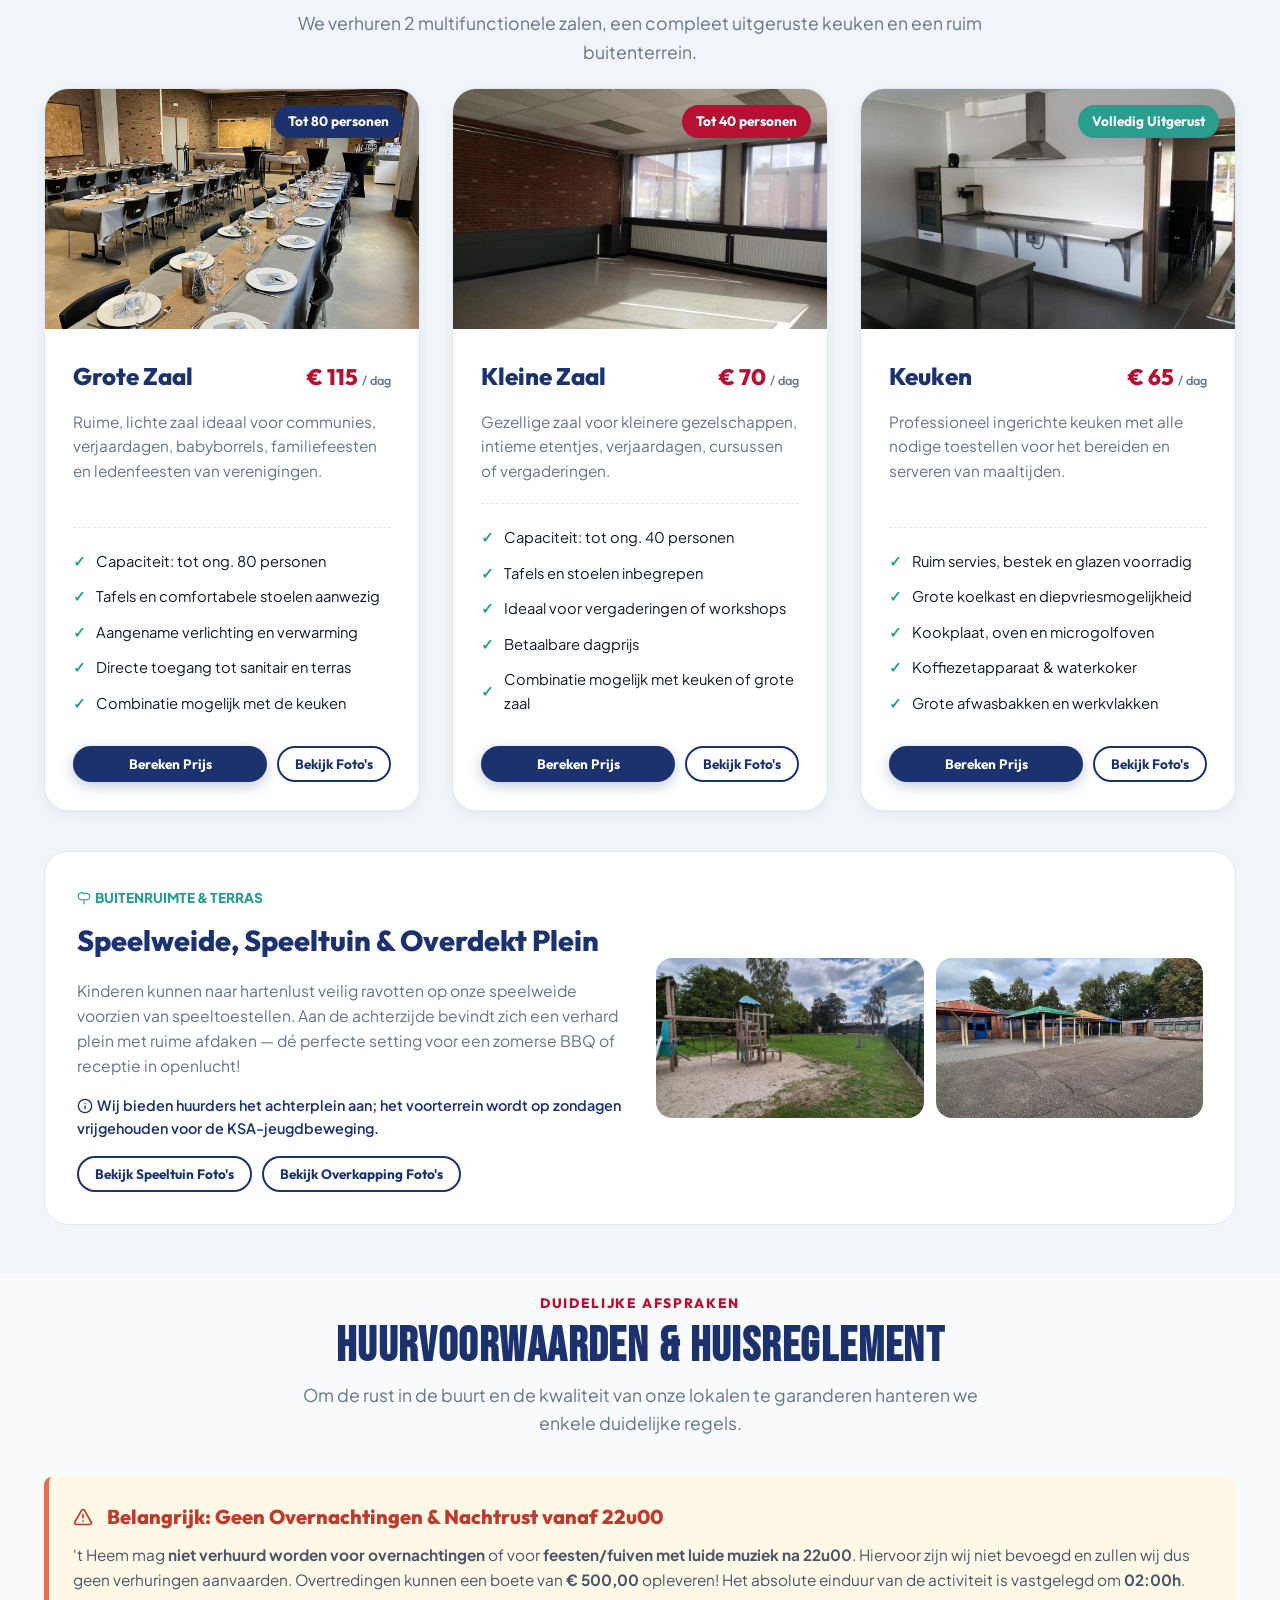
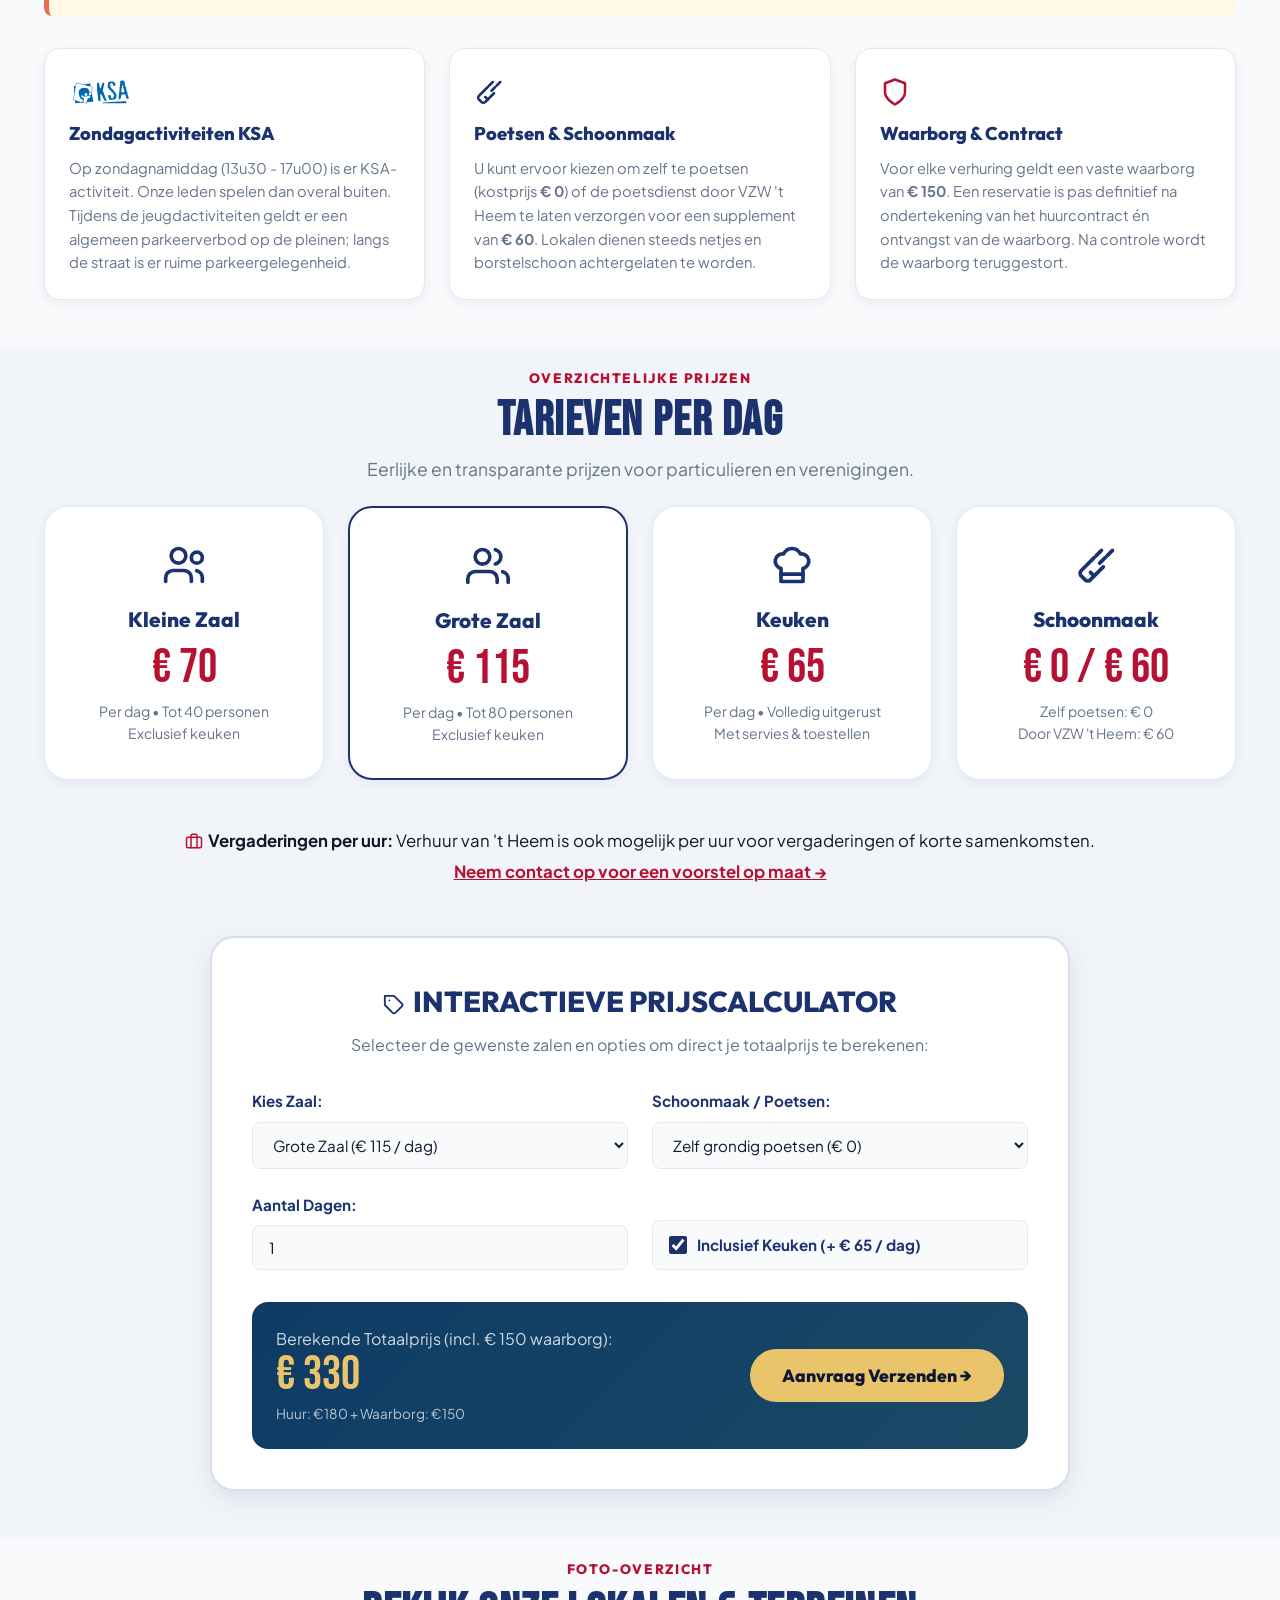
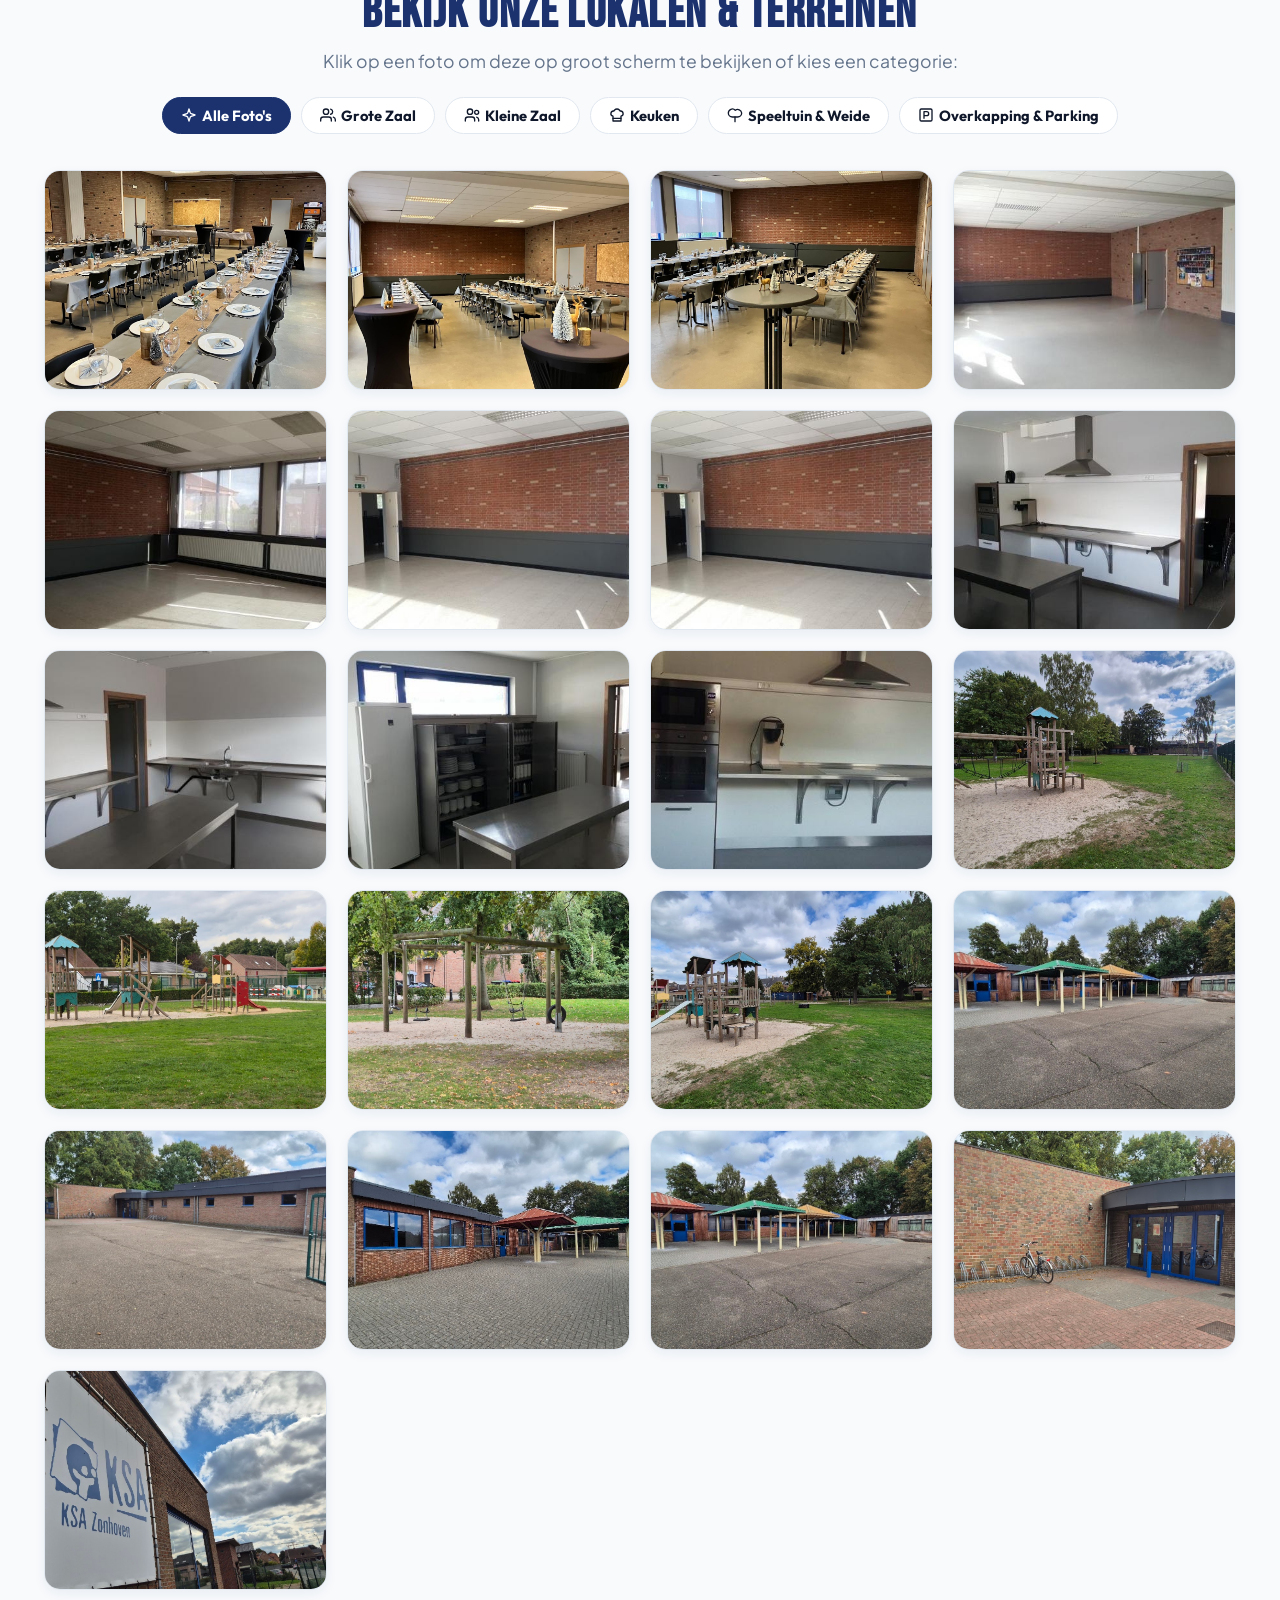
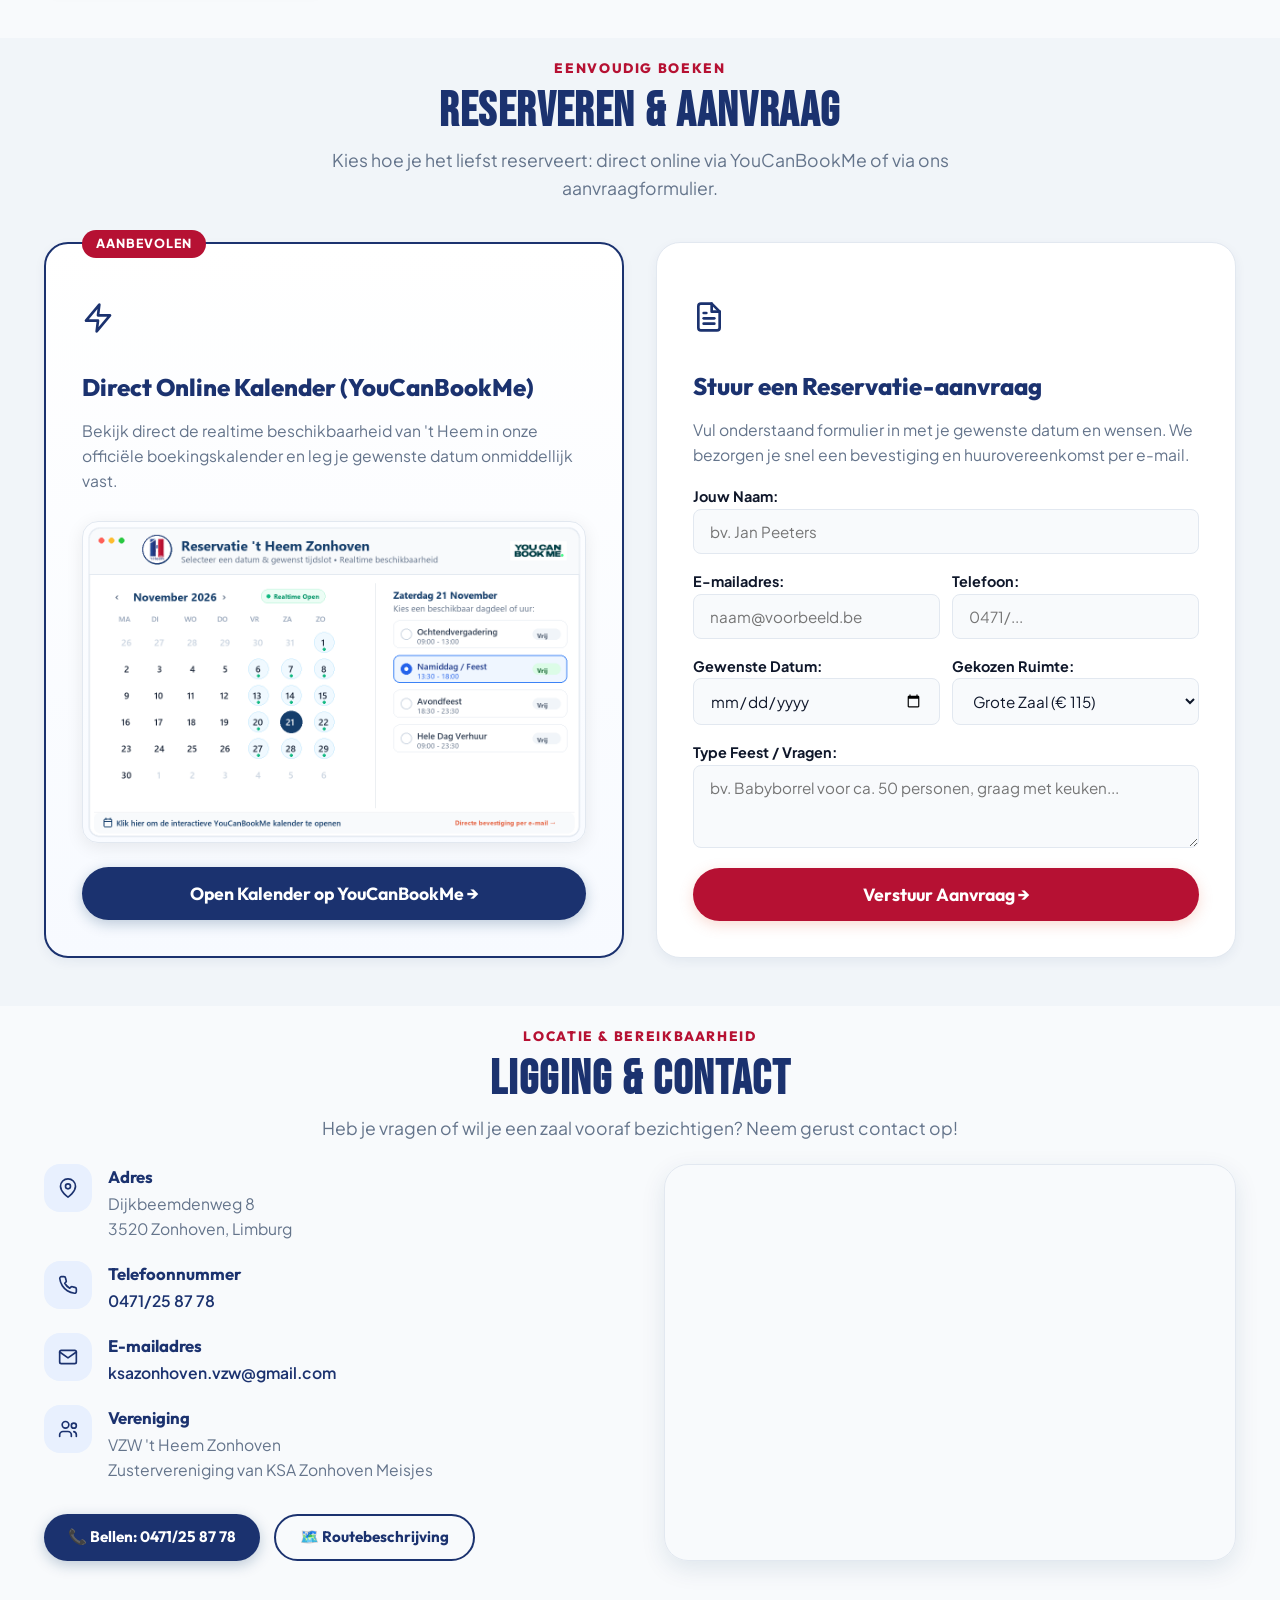
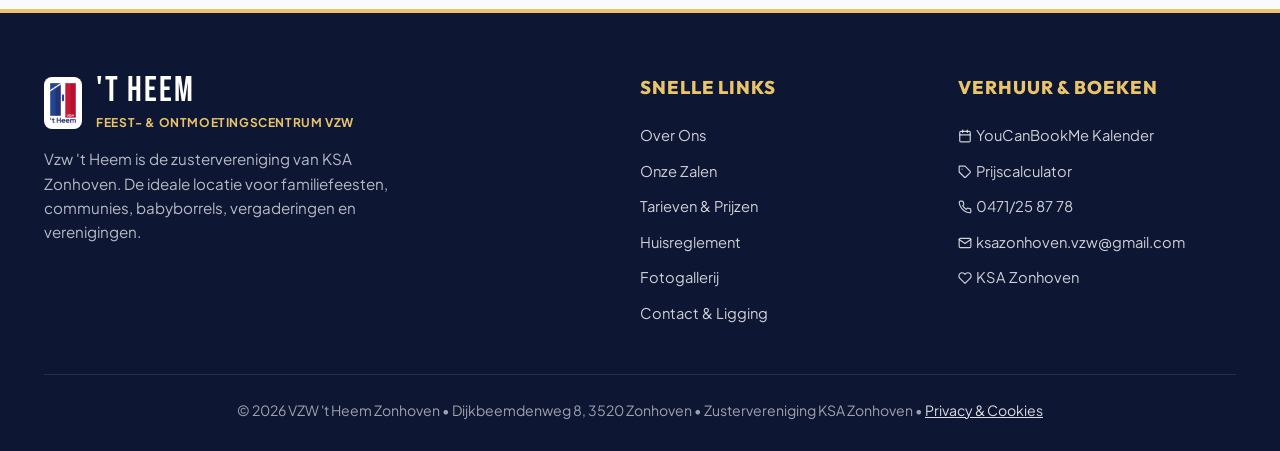
==== commit 44022fe4: "🔍 Verwijder afronding van logo en voeg padding toe zodat de 'm' en zuilen volledig zichtbaar zijn" ====
--- a/index.html
+++ b/index.html
@@ -86,7 +86,7 @@
     <div class="container">
       <nav class="navbar">
         <a href="#home" class="brand-logo" title="'t Heem Feest- en Ontmoetingscentrum">
-          <img src="assets/icons/theem-logo.png?v=4" alt="VZW 't Heem Feest- en Ontmoetingscentrum" width="64" height="64" style="height: 68px; width: auto; border-radius: var(--radius-sm); object-fit: contain; display: block;">
+          <img src="assets/icons/theem-logo.png?v=5" alt="VZW 't Heem Feest- en Ontmoetingscentrum" width="64" height="64" style="height: 68px; width: auto; object-fit: contain; display: block;">
         </a>
 
         <ul class="nav-menu" id="navMenu">
--- a/css/style.css
+++ b/css/style.css
@@ -192,7 +192,7 @@
 .brand-logo img {
   height: 68px;
   width: auto;
-  border-radius: var(--radius-sm);
+  border-radius: 0;
   transition: transform var(--transition-fast);
   display: block;
 }
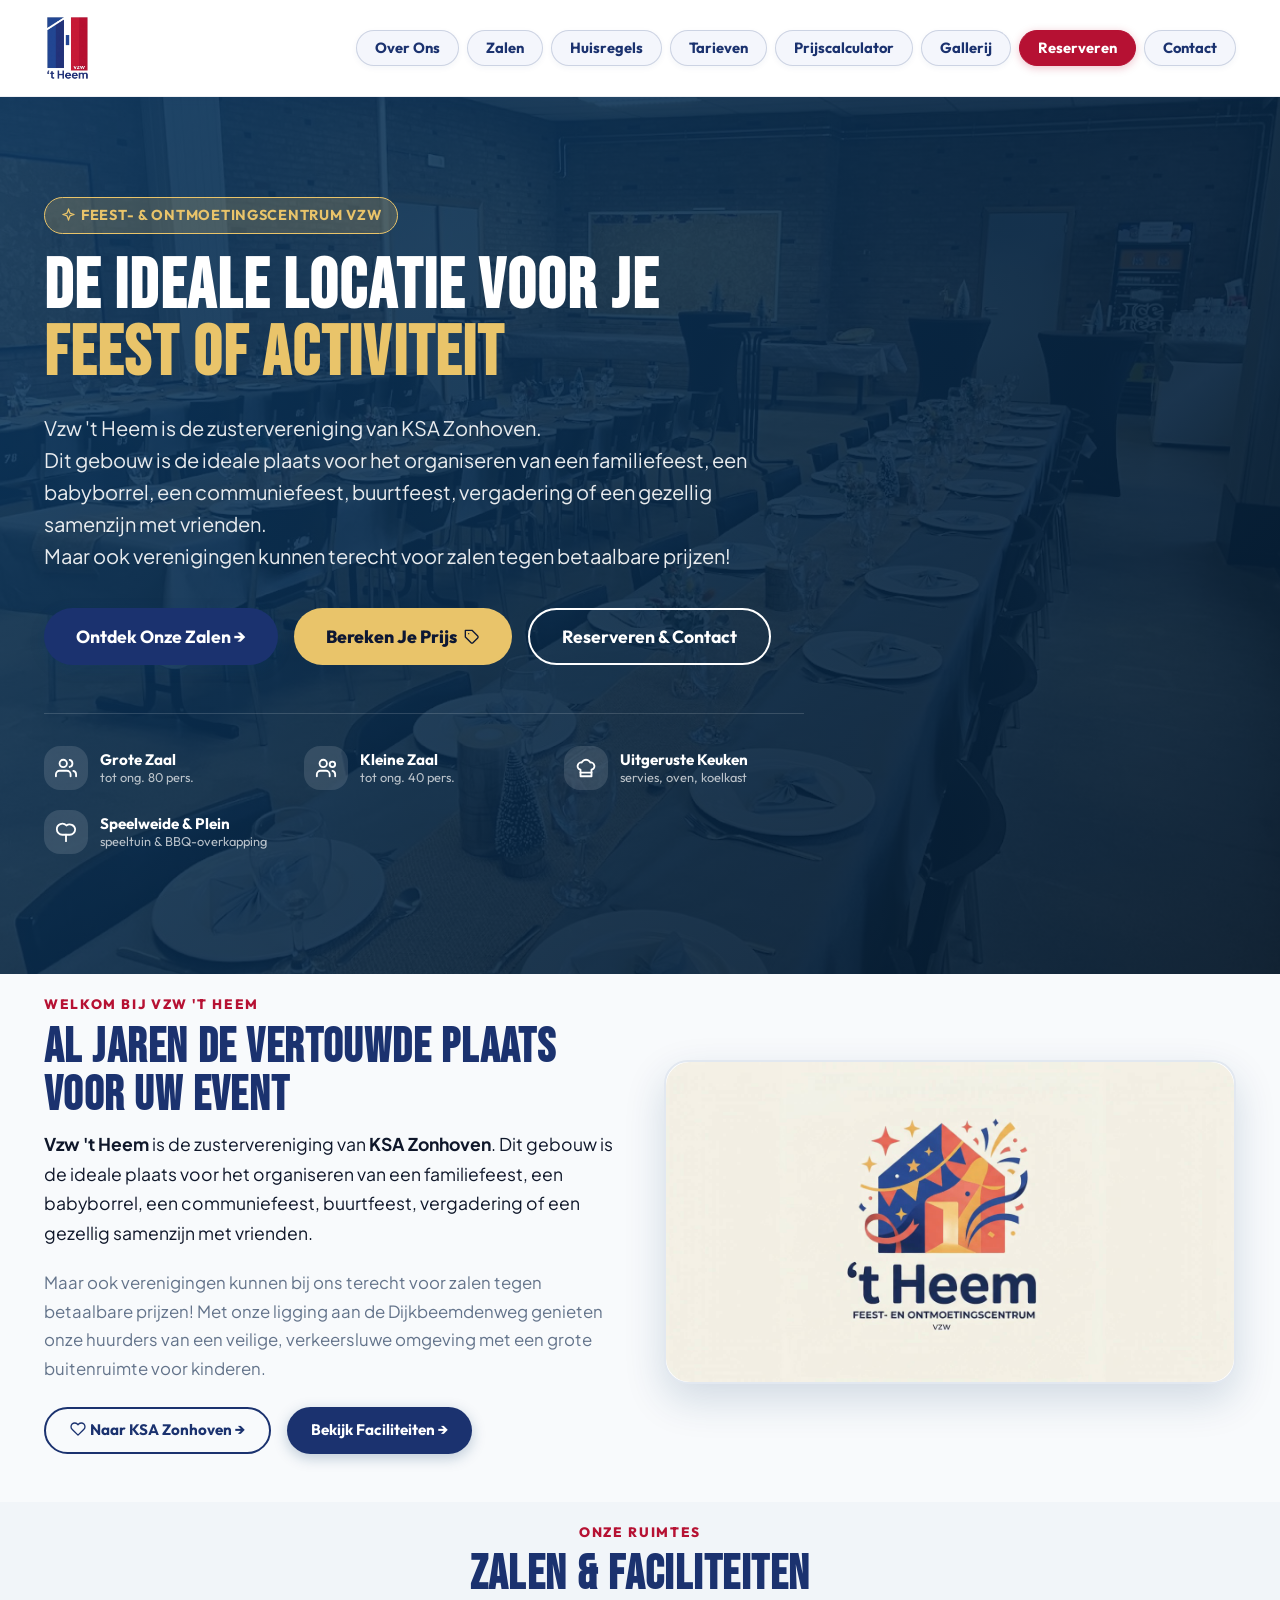
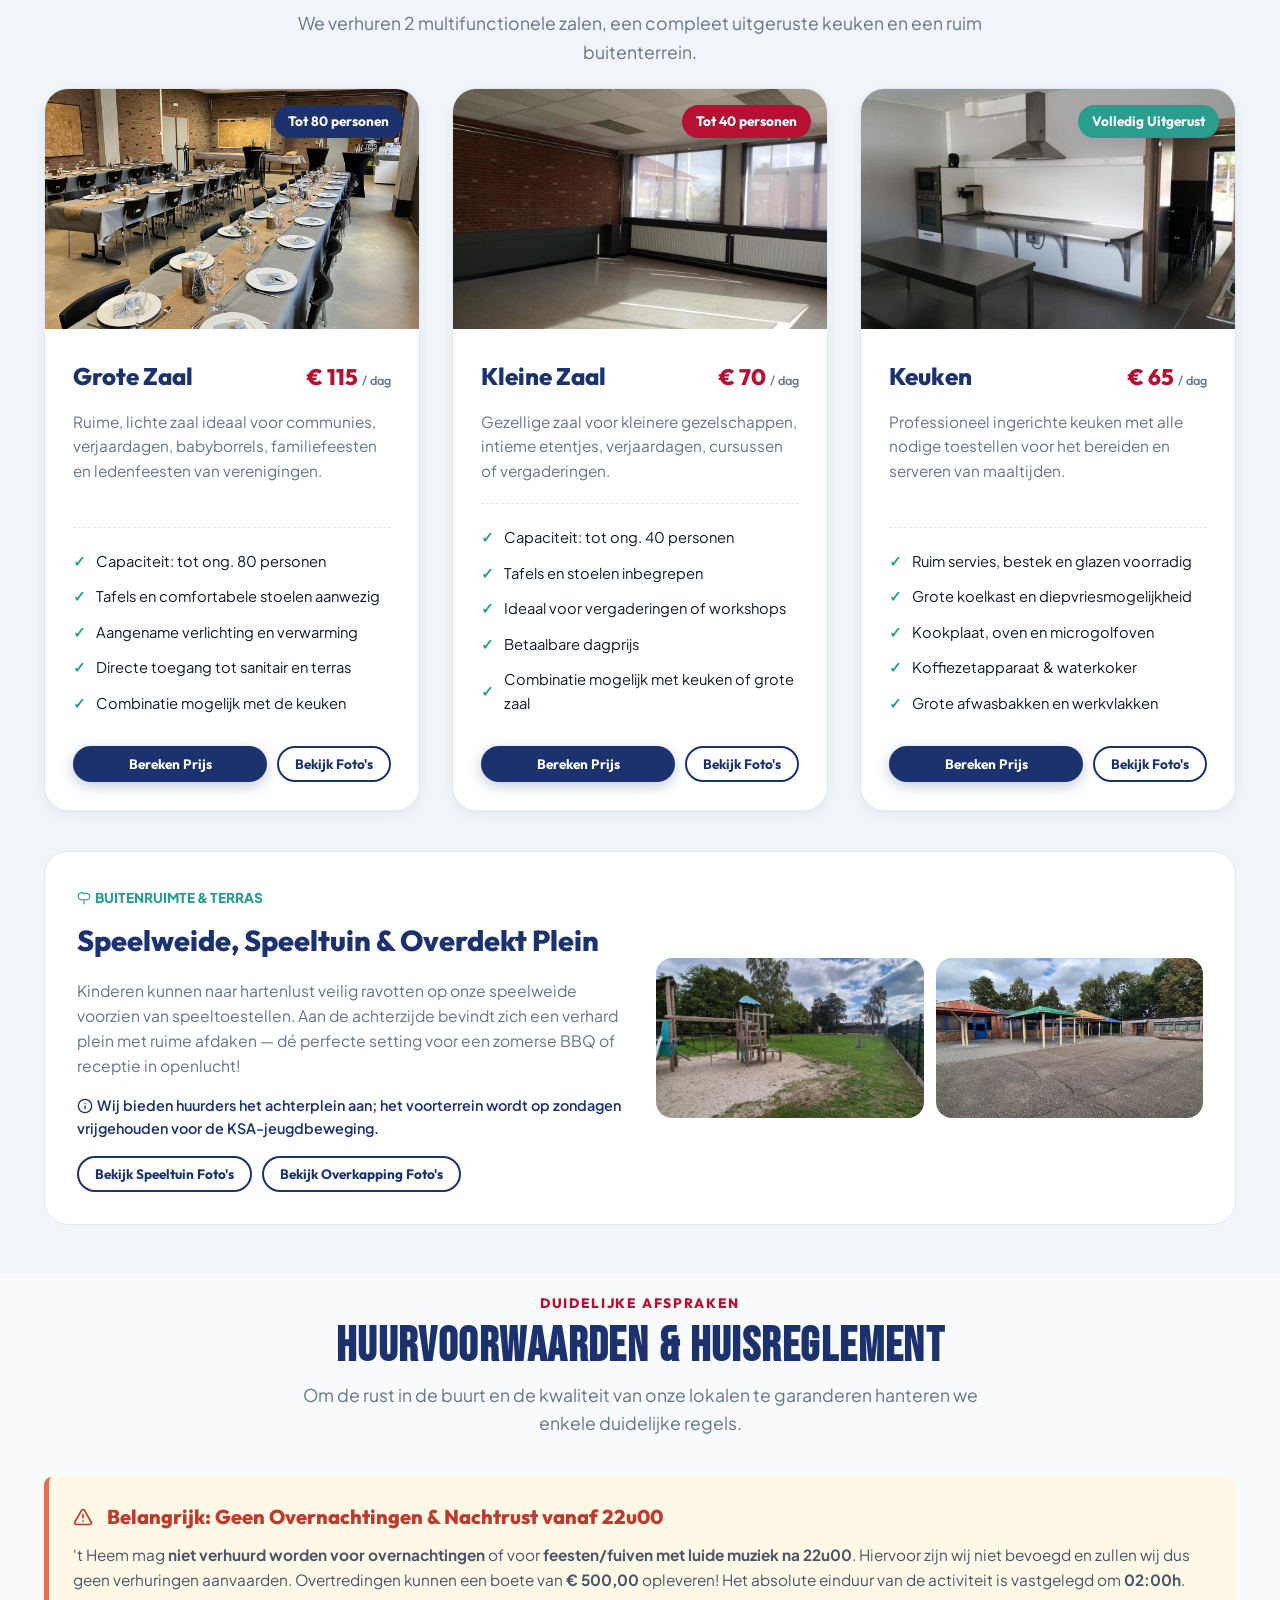
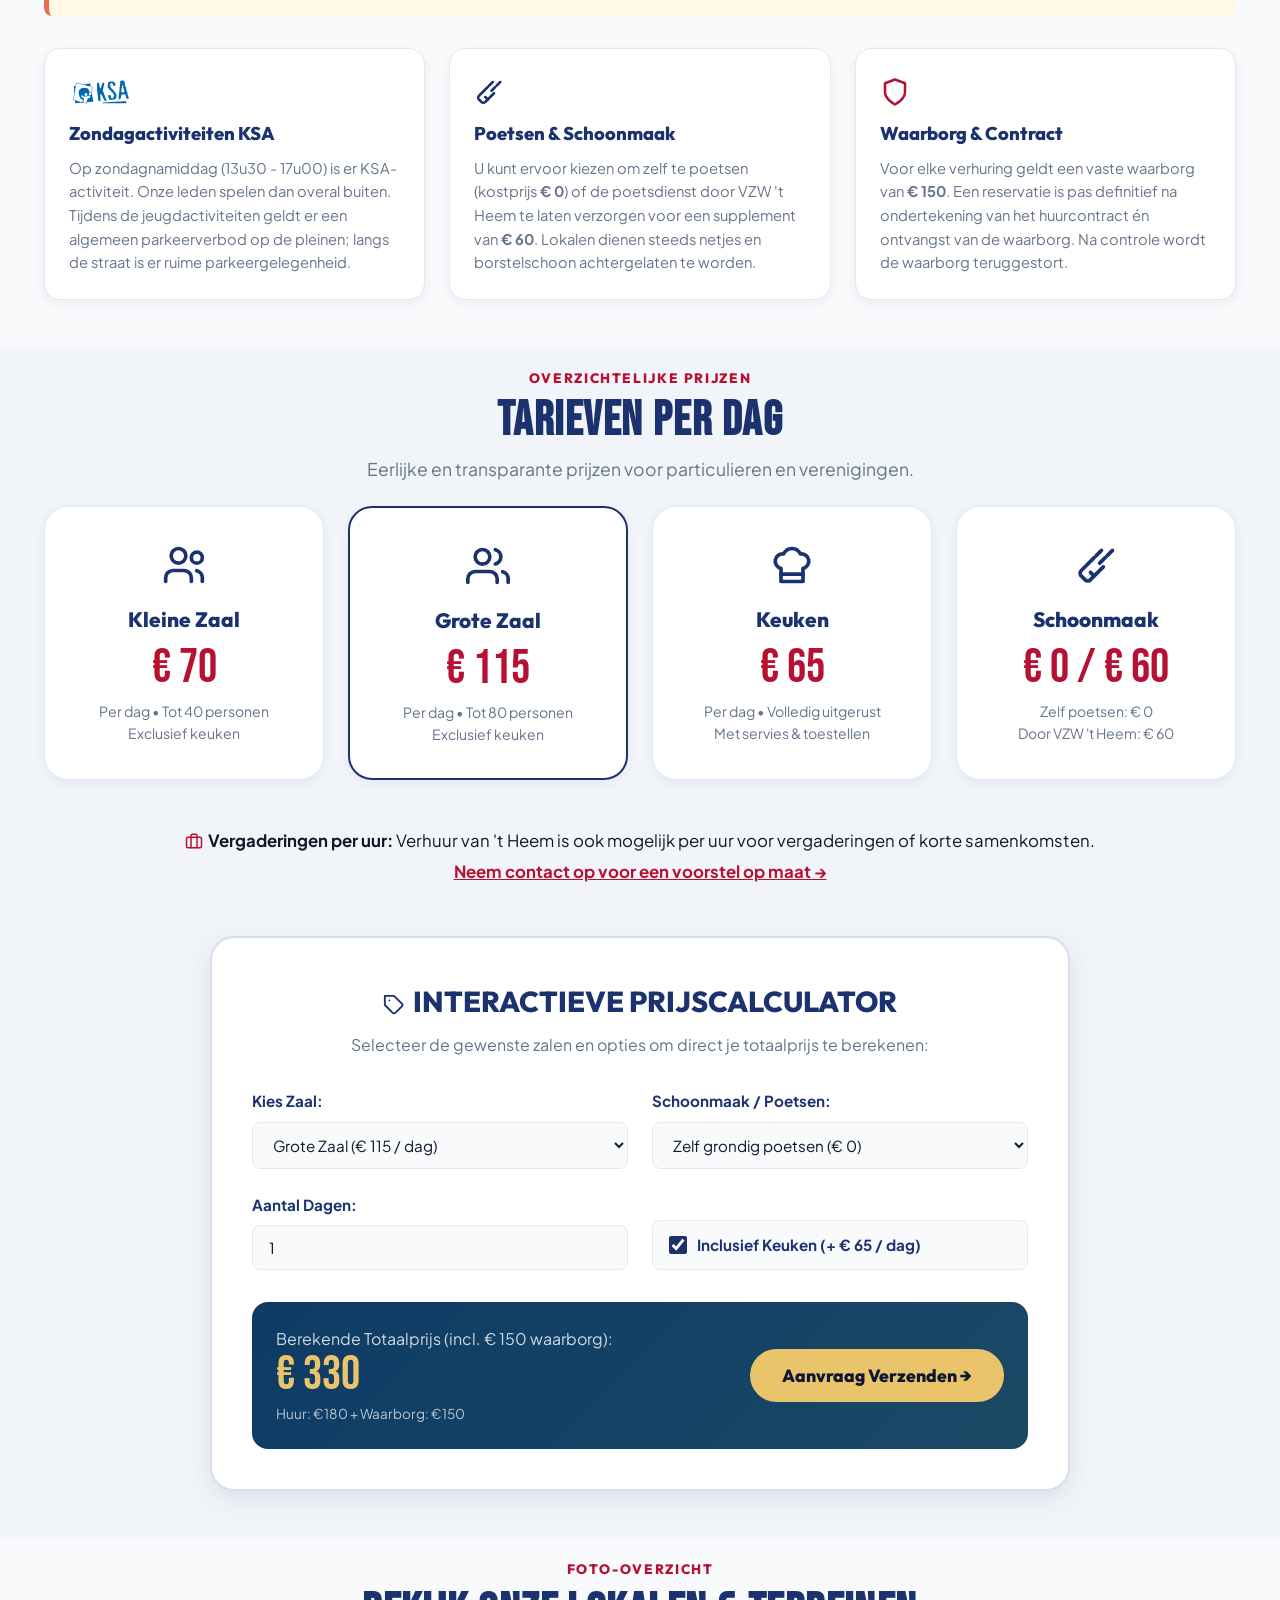
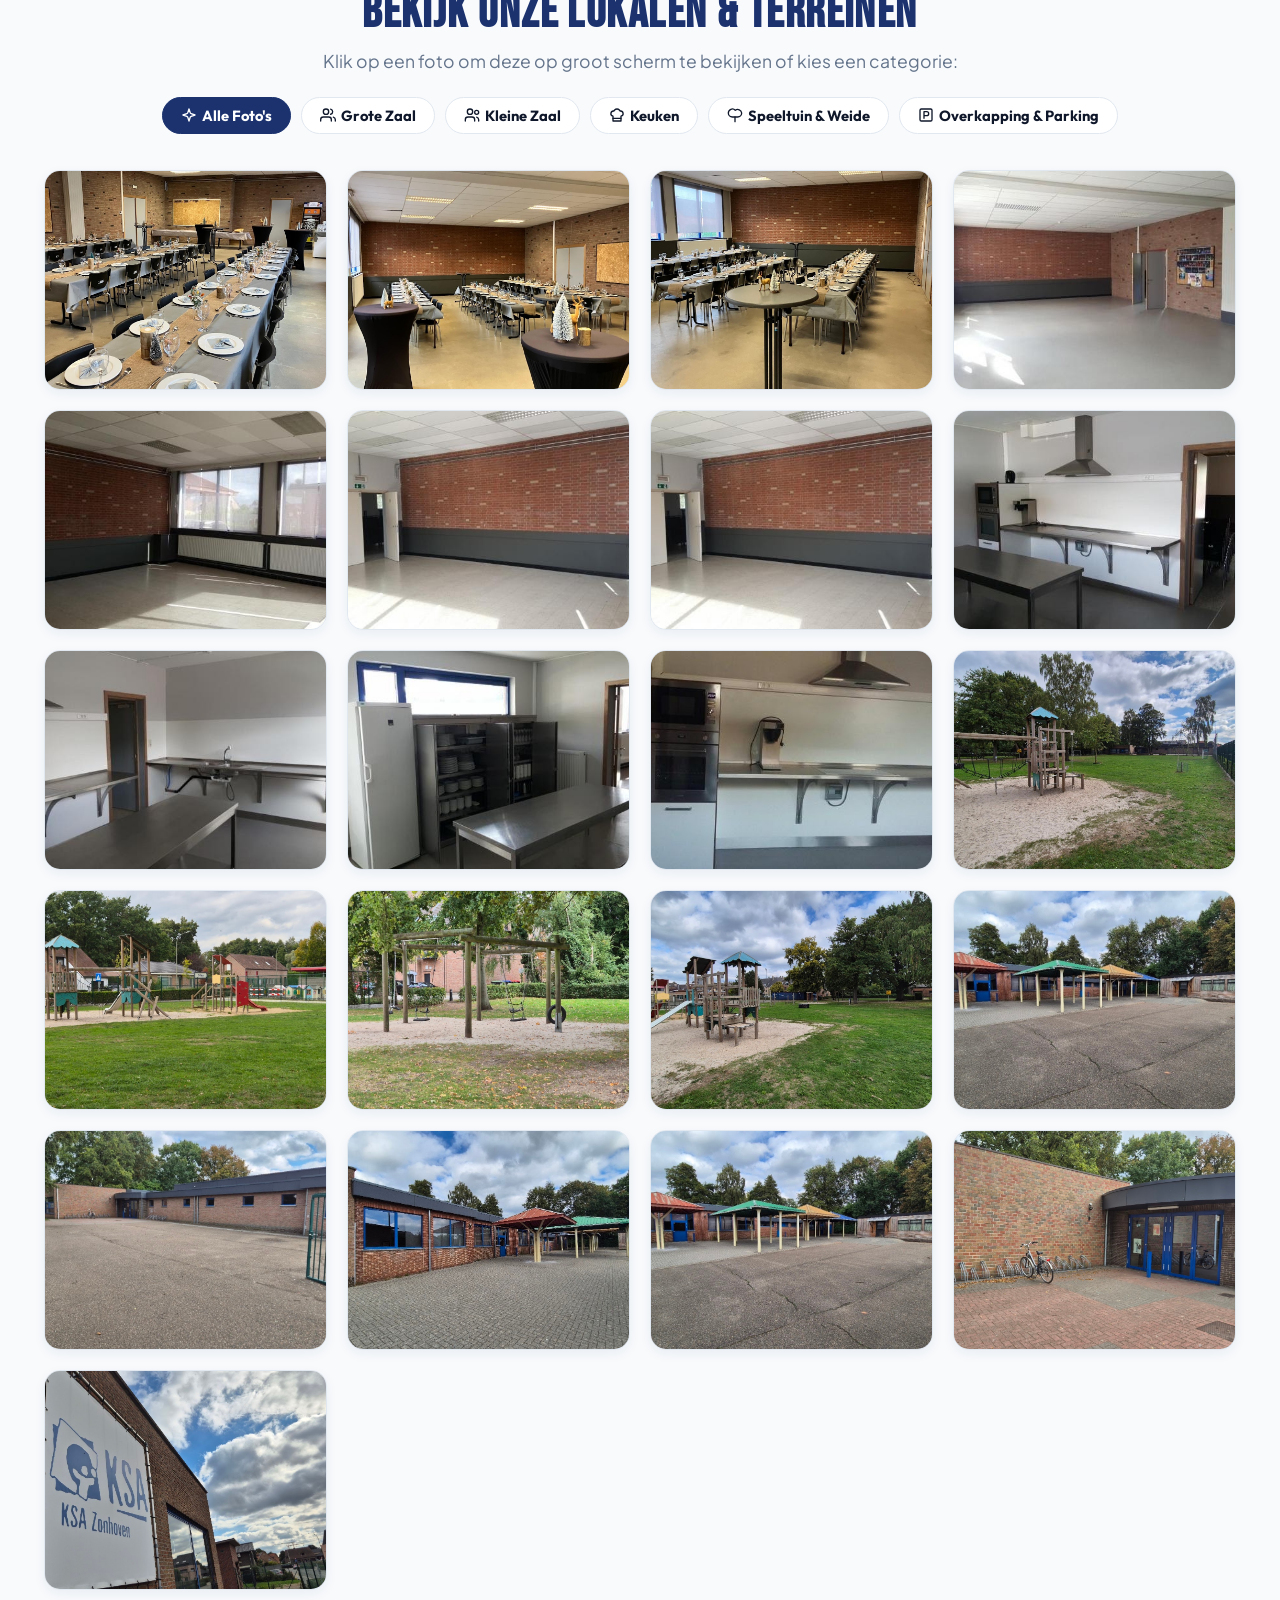
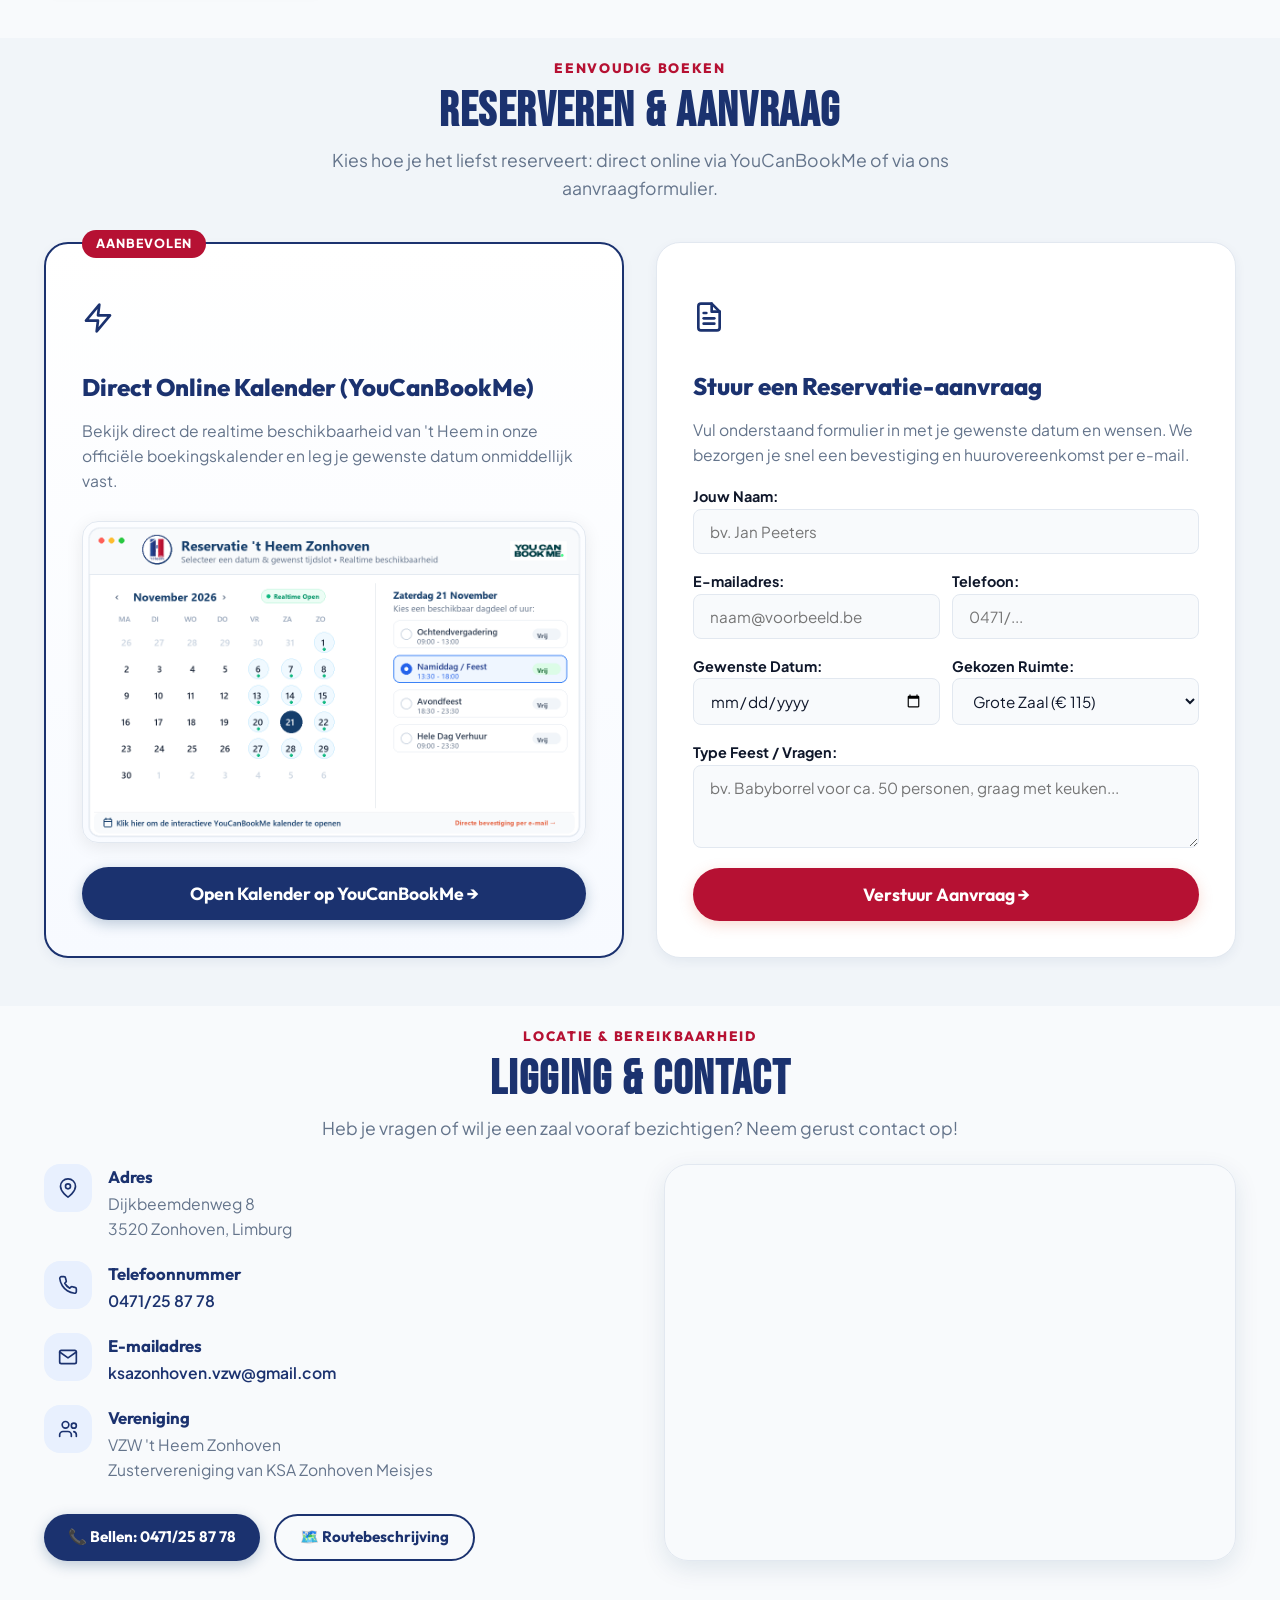
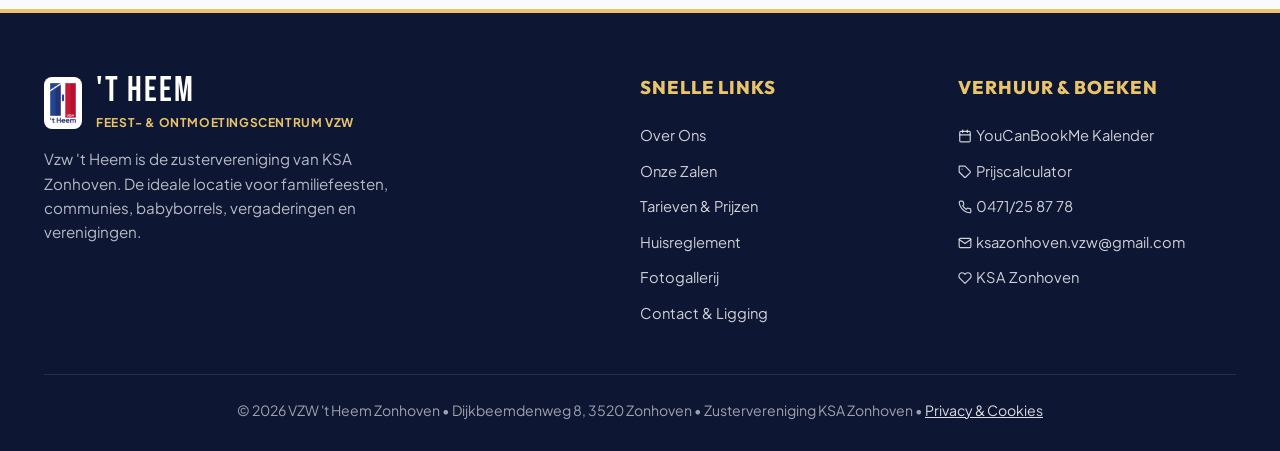
==== commit 67eabd5d: "🧹 Verwijder de opstartanimatie en intro-overlay volledig inclusief de bewerkknop in Edit Mode" ====
--- a/index.html
+++ b/index.html
@@ -25,39 +25,6 @@
   <script src="js/device-detect.js?v=theem6"></script>
 </head>
 <body>
-
-  <!-- Roterende Fotolijst Splash Screen over 't Heem -->
-  <div class="theem-intro-overlay" id="theemIntroOverlay">
-    <div class="theem-intro-card" id="theemIntroCard">
-      <div class="theem-intro-frame" id="theemIntroFrame">
-        <div class="theem-frame-badge">
-          <img src="assets/icons/theem-logo.png?v=4" alt="'t Heem Logo" style="height: 38px; width: auto; object-fit: contain;">
-          <div>
-            <span class="theem-frame-badge-title">VZW 't Heem</span>
-            <span class="theem-frame-badge-sub">Zaalverhuur Zonhoven</span>
-          </div>
-        </div>
-
-        <div class="theem-frame-slides" id="theemFrameSlides">
-          <div class="theem-frame-slide active">
-            <img src="assets/images/gallery/gallerij_andere_50.jpg" alt="Welkom bij 't Heem Zonhoven" loading="eager">
-          </div>
-        </div>
-
-        <div class="theem-frame-footer">
-          <div class="theem-frame-caption" id="theemFrameCaption">
-            <span class="theem-frame-caption-title">Welkom bij 't Heem Zonhoven</span>
-            <span class="theem-frame-caption-sub">De ideale ontmoetings- en feestlocatie aan de Dijkbeemdenweg</span>
-          </div>
-          <div class="theem-frame-dots" id="theemFrameDots"></div>
-        </div>
-      </div>
-
-      <button type="button" class="theem-intro-skip-btn" id="theemIntroSkipBtn">
-        <span>Website Openen &rarr;</span>
-      </button>
-    </div>
-  </div>
 
   <!-- Topbar -->
   <div class="heem-topbar" id="heemTopbar">
@@ -885,7 +852,6 @@
 
   <!-- Scripts -->
   <script src="js/prices.js?v=theem1"></script>
-  <script src="js/intro-animation.js?v=theem6"></script>
   <script src="js/html2canvas.min.js"></script>
   <script src="js/main.js?v=theem5"></script>
   <script src="js/visual-editor.js?v=theem8"></script>
--- a/css/style.css
+++ b/css/style.css
@@ -1373,209 +1373,6 @@
 
 
 
-/* ==========================================================================
-   INITIAL ROTATING PHOTO FRAME SPLASH OVERLAY ('T HEEM)
-   ========================================================================== */
-.theem-intro-overlay {
-  position: fixed;
-  inset: 0;
-  z-index: 999999;
-  background: rgba(13, 23, 51, 0.88);
-  backdrop-filter: blur(14px);
-  -webkit-backdrop-filter: blur(14px);
-  display: flex;
-  align-items: center;
-  justify-content: center;
-  flex-direction: column;
-  transition: opacity 0.65s cubic-bezier(0.16, 1, 0.3, 1), visibility 0.65s;
-  padding: 20px;
-  cursor: pointer;
-  width: 100vw;
-  max-width: 100%;
-  overflow: hidden;
-  box-sizing: border-box;
-}
-
-.theem-intro-overlay.hidden {
-  opacity: 0;
-  visibility: hidden;
-  pointer-events: none;
-}
-
-.theem-intro-card {
-  position: relative;
-  max-width: min(840px, 94vw);
-  width: 100%;
-  display: flex;
-  flex-direction: column;
-  align-items: center;
-  box-sizing: border-box;
-}
-
-/* De Roterende Fotolijst */
-.theem-intro-frame {
-  width: 100%;
-  aspect-ratio: 16 / 10;
-  max-height: 72vh;
-  position: relative;
-  border-radius: 20px;
-  overflow: hidden;
-  box-shadow: 0 24px 60px rgba(0, 0, 0, 0.55), 0 0 0 1px rgba(255, 255, 255, 0.15);
-  background: #0d1733;
-}
-
-.theem-frame-badge {
-  position: absolute;
-  top: 16px;
-  left: 16px;
-  z-index: 10;
-  background: rgba(13, 23, 51, 0.82);
-  backdrop-filter: blur(8px);
-  -webkit-backdrop-filter: blur(8px);
-  border: 1px solid rgba(255, 255, 255, 0.2);
-  padding: 6px 14px 6px 10px;
-  border-radius: 9999px;
-  display: inline-flex;
-  align-items: center;
-  gap: 10px;
-  color: #ffffff;
-  pointer-events: none;
-}
-
-.theem-frame-badge-title {
-  font-family: var(--font-heading);
-  font-size: 1.15rem;
-  letter-spacing: 0.05em;
-  line-height: 1;
-  display: block;
-}
-
-.theem-frame-badge-sub {
-  font-size: 0.72rem;
-  color: rgba(255, 255, 255, 0.75);
-  display: block;
-  font-weight: 600;
-  line-height: 1;
-  margin-top: 2px;
-}
-
-.theem-frame-slides {
-  position: absolute;
-  inset: 0;
-  width: 100%;
-  height: 100%;
-}
-
-.theem-frame-slide {
-  position: absolute;
-  inset: 0;
-  width: 100%;
-  height: 100%;
-  opacity: 0;
-  transition: opacity 0.9s cubic-bezier(0.4, 0, 0.2, 1);
-  pointer-events: none;
-}
-
-.theem-frame-slide.active {
-  opacity: 1;
-  pointer-events: auto;
-}
-
-.theem-frame-slide img {
-  width: 100%;
-  height: 100%;
-  object-fit: cover;
-  display: block;
-  transform: scale(1);
-  transition: transform 5s ease-out;
-}
-
-.theem-frame-slide.active img {
-  transform: scale(1.05);
-}
-
-.theem-frame-footer {
-  position: absolute;
-  bottom: 0;
-  left: 0;
-  right: 0;
-  z-index: 10;
-  padding: 40px 20px 18px 20px;
-  background: linear-gradient(180deg, transparent 0%, rgba(10, 18, 42, 0.92) 100%);
-  display: flex;
-  align-items: flex-end;
-  justify-content: space-between;
-  gap: 16px;
-  pointer-events: none;
-}
-
-.theem-frame-caption {
-  color: #ffffff;
-}
-
-.theem-frame-caption-title {
-  font-family: var(--font-sub);
-  font-size: 1.25rem;
-  font-weight: 800;
-  line-height: 1.2;
-  display: block;
-  text-shadow: 0 2px 8px rgba(0, 0, 0, 0.5);
-}
-
-.theem-frame-caption-sub {
-  font-size: 0.88rem;
-  color: rgba(255, 255, 255, 0.85);
-  display: block;
-  margin-top: 4px;
-  text-shadow: 0 1px 4px rgba(0, 0, 0, 0.5);
-}
-
-.theem-frame-dots {
-  display: flex;
-  gap: 6px;
-  align-items: center;
-}
-
-.theem-frame-dot {
-  width: 8px;
-  height: 8px;
-  border-radius: 9999px;
-  background: rgba(255, 255, 255, 0.35);
-  transition: all 0.3s ease;
-}
-
-.theem-frame-dot.active {
-  width: 24px;
-  background: var(--heem-logo-red, #b61133);
-}
-
-.theem-intro-skip-btn {
-  position: absolute;
-  bottom: -50px;
-  right: 8px;
-  background: var(--heem-logo-blue, #1b326f);
-  color: #ffffff;
-  border: 1.5px solid var(--heem-logo-red, #b61133);
-  padding: 9px 20px;
-  border-radius: 9999px;
-  font-family: inherit;
-  font-size: 0.9rem;
-  font-weight: 800;
-  cursor: pointer;
-  box-shadow: 0 6px 18px rgba(0, 0, 0, 0.35);
-  transition: all 0.2s ease;
-  display: inline-flex;
-  align-items: center;
-  gap: 6px;
-  white-space: nowrap;
-}
-
-.theem-intro-skip-btn:hover {
-  background: var(--heem-logo-red, #b61133);
-  transform: translateY(-2px);
-  box-shadow: 0 8px 22px rgba(182, 17, 51, 0.45);
-}
-
 #footerCopyright {
   user-select: none;
   -webkit-user-select: none;
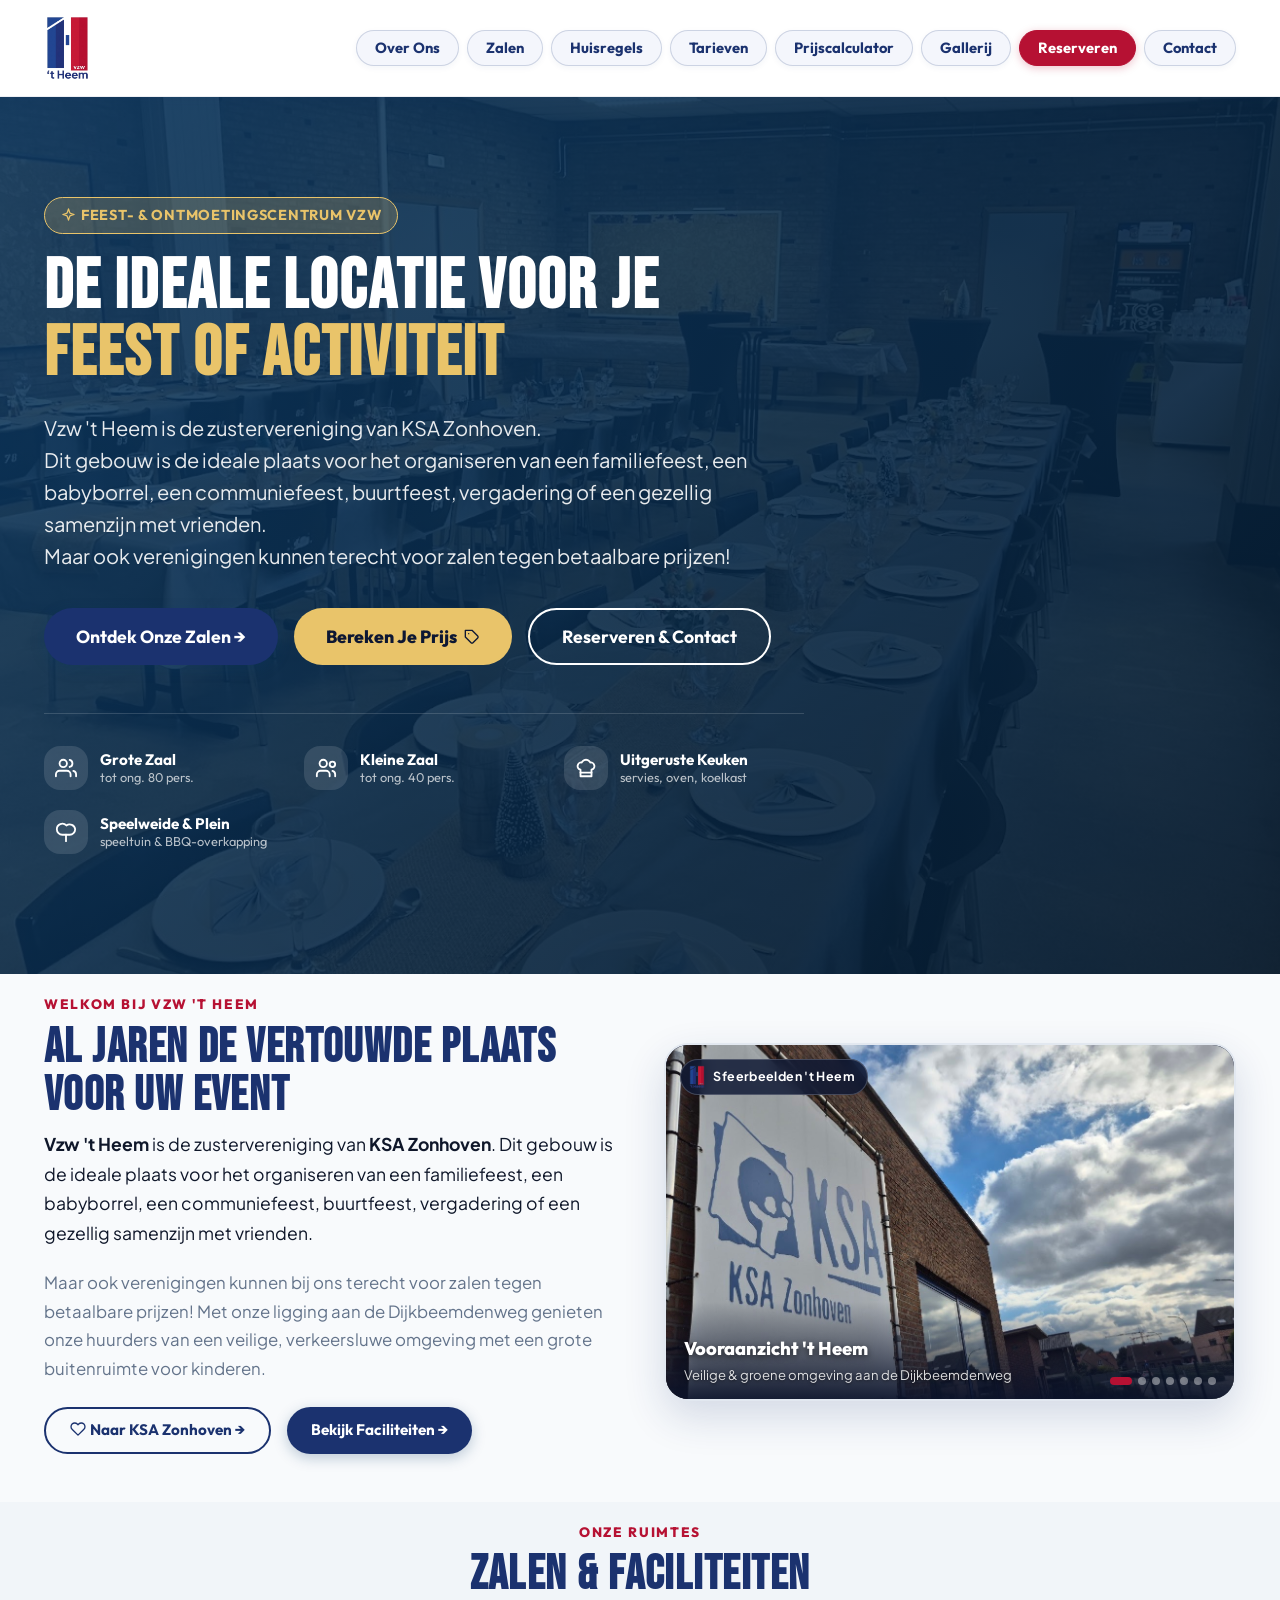
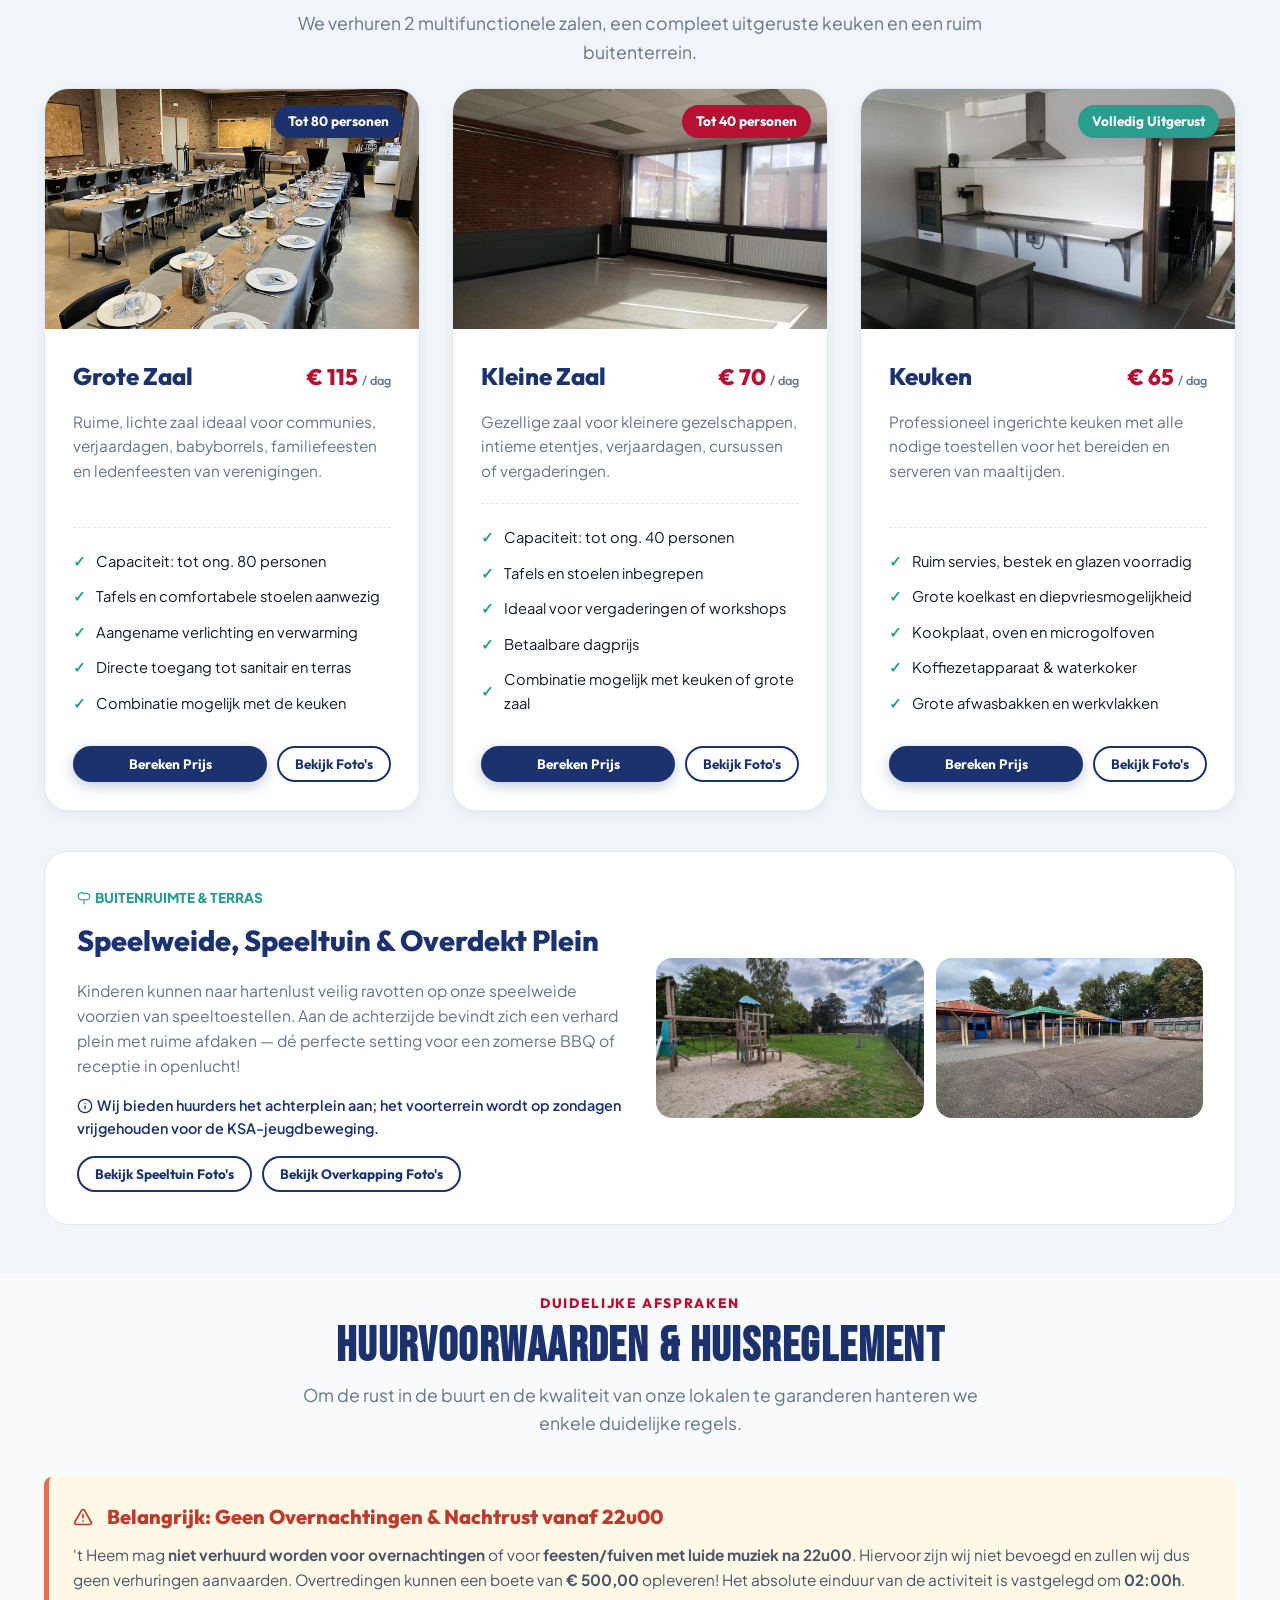
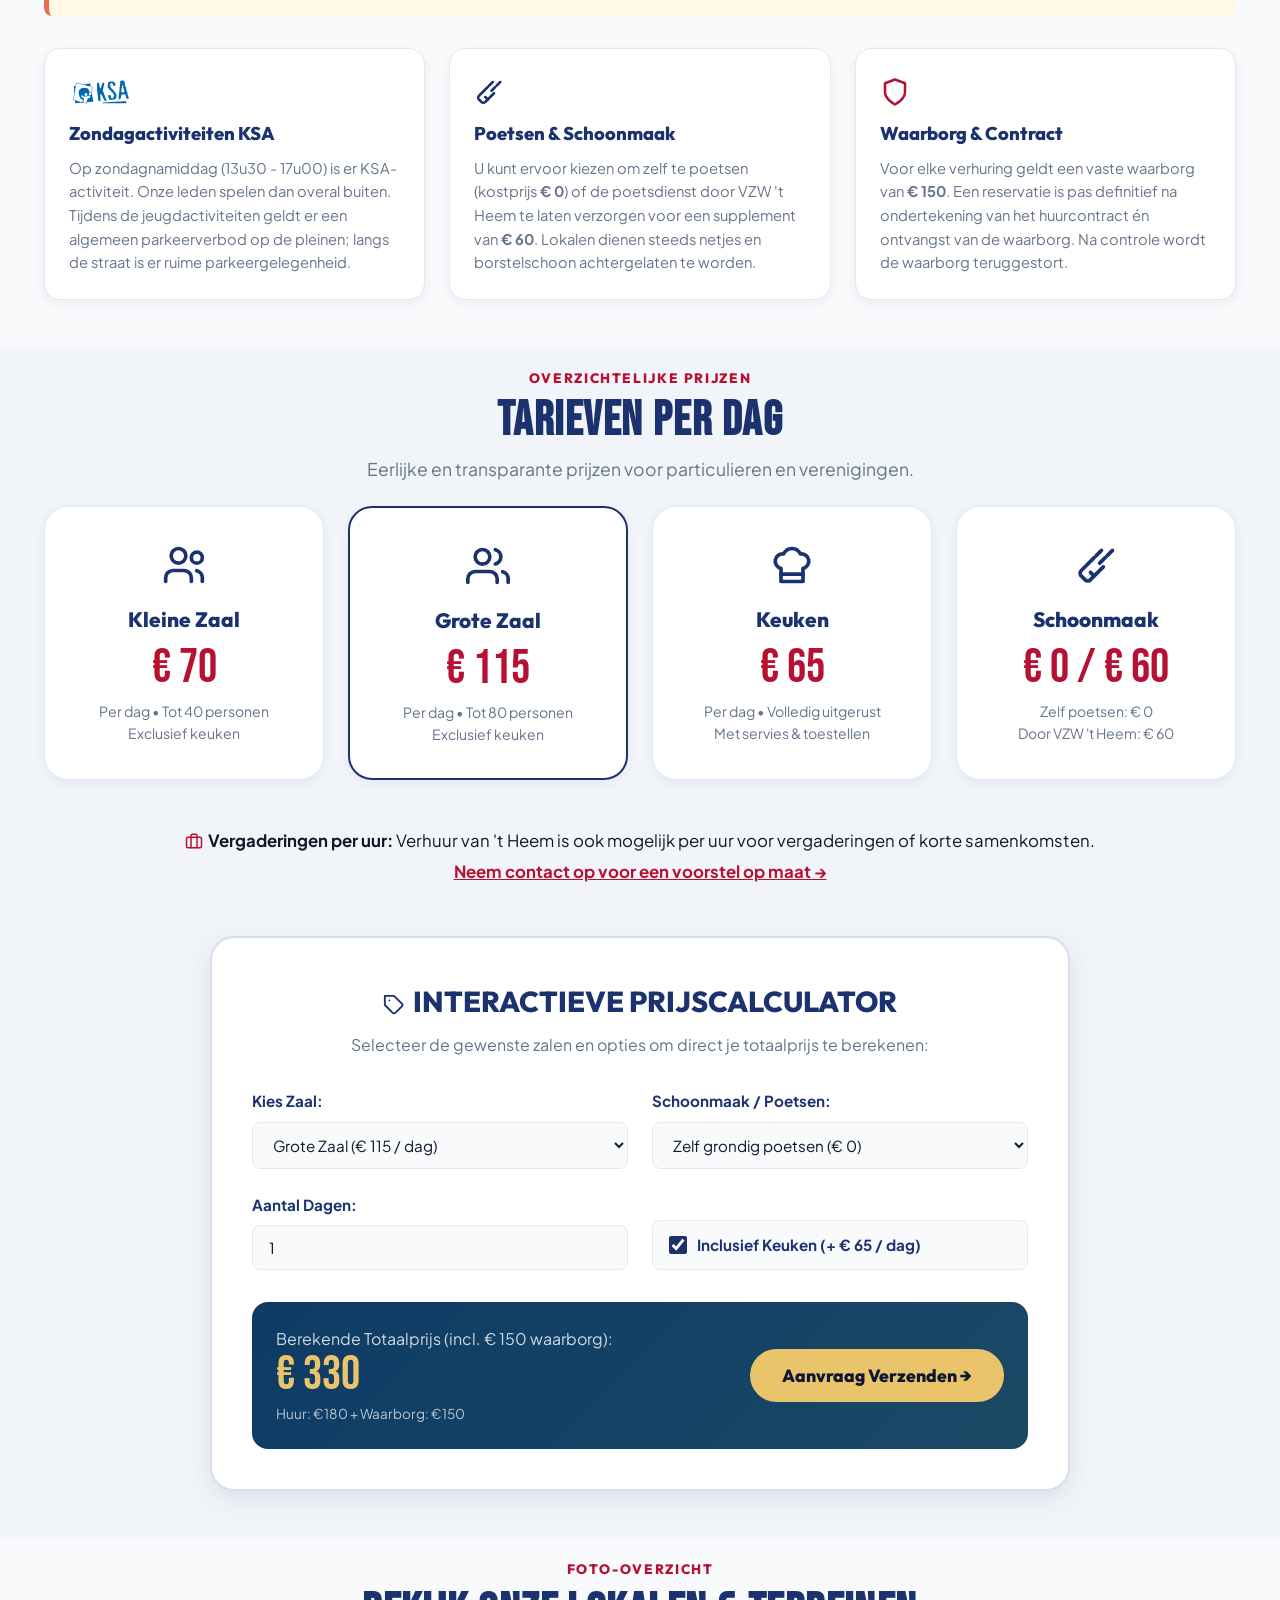
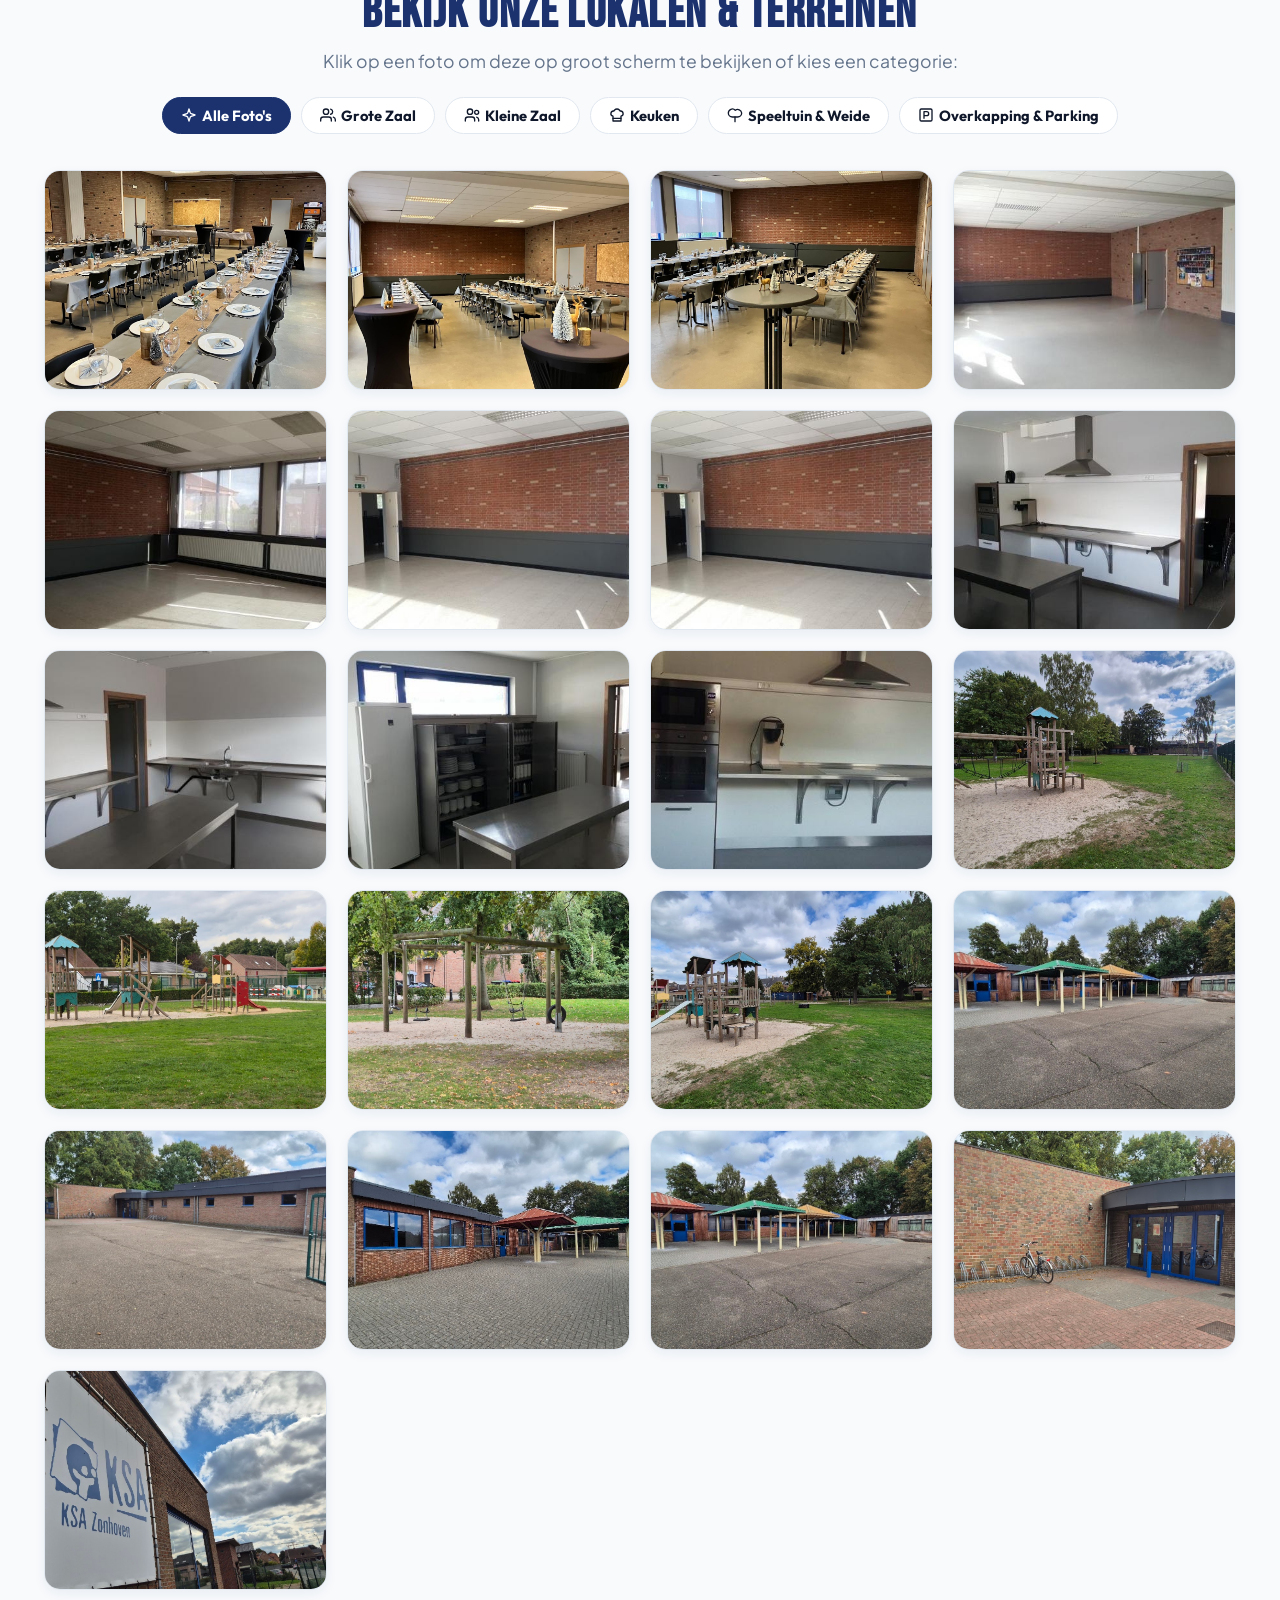
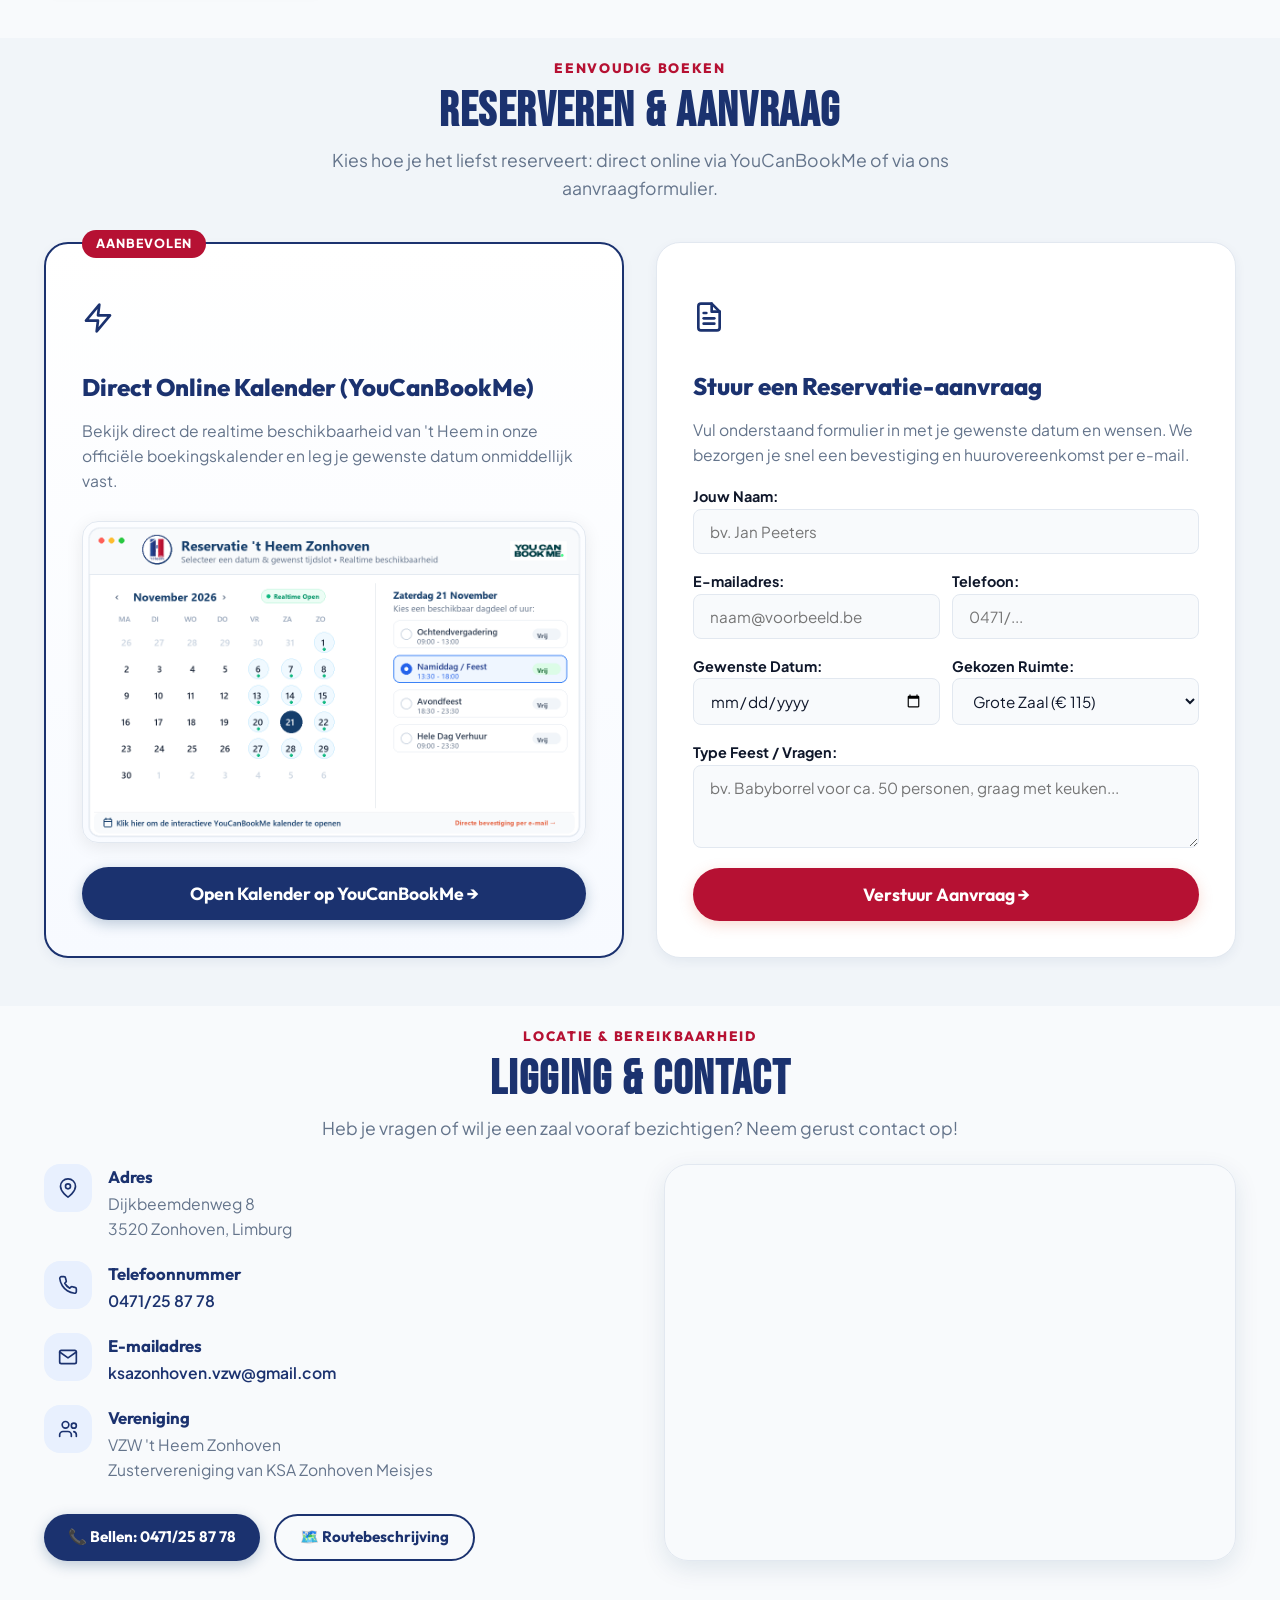
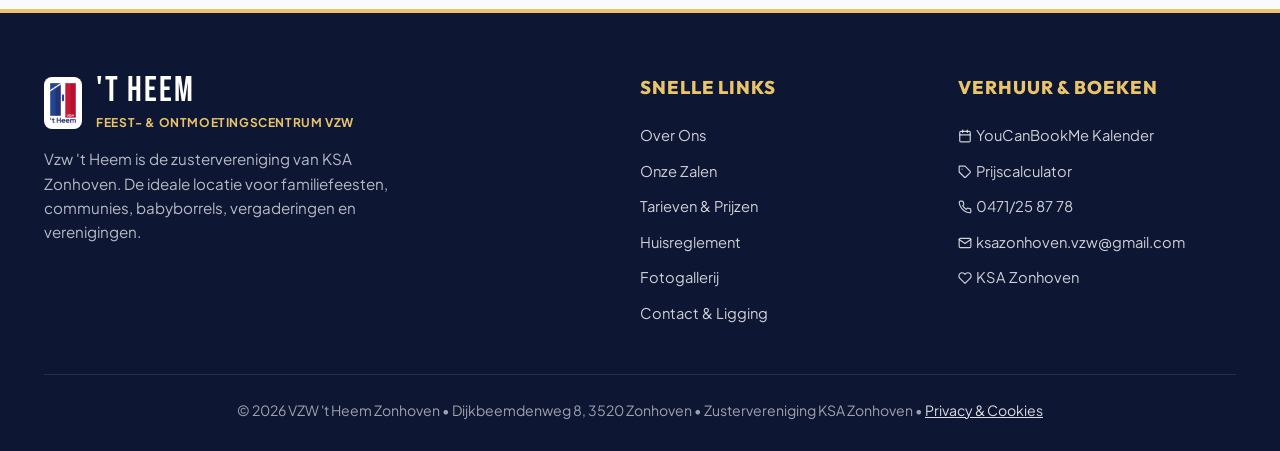
==== commit fc2da73f: "🖼️ Vervang video in 'Over Ons' door interactieve roterende fotolijst over 't Heem" ====
--- a/index.html
+++ b/index.html
@@ -141,7 +141,7 @@
   <!-- Over Ons Section -->
   <section class="section" id="over-ons">
     <div class="container">
-      <div style="display:grid; grid-template-columns: 1fr 1fr; gap: 48px; align-items: center;">
+      <div class="about-grid">
         <div>
           <span class="section-tag">Welkom bij VZW 't Heem</span>
           <h2 class="section-title">MEER DAN 40 JAAR THUIS VOOR ONZE GEMEENSCHAP</h2>
@@ -161,10 +161,28 @@
           </div>
         </div>
         <div>
-          <div style="position: relative; border-radius: var(--radius-lg); overflow: hidden; box-shadow: var(--shadow-lg); border: 2px solid var(--border-light); background: #ffffff;">
-            <video autoplay loop muted playsinline preload="auto" poster="assets/images/ksatheem_poster.jpg" style="width: 100%; height: auto; display: block; border-radius: inherit; object-fit: cover;">
-              <source src="assets/videos/ksatheem.mp4" type="video/mp4">
-            </video>
+          <div class="about-photo-frame" id="aboutPhotoFrame" aria-label="Roterende fotolijst over 't Heem">
+            <div class="about-frame-badge">
+              <img src="assets/icons/theem-logo.png?v=5" alt="'t Heem Logo" style="height: 24px; width: auto; object-fit: contain;">
+              <span>Sfeerbeelden 't Heem</span>
+            </div>
+
+            <div class="about-frame-slides" id="aboutFrameSlides">
+              <div class="about-frame-slide active">
+                <img src="assets/images/gallery/gallerij_andere_50.jpg" alt="Welkom bij 't Heem Zonhoven" loading="eager">
+              </div>
+            </div>
+
+            <button type="button" class="about-frame-nav prev" id="aboutFramePrev" aria-label="Vorige foto">‹</button>
+            <button type="button" class="about-frame-nav next" id="aboutFrameNext" aria-label="Volgende foto">›</button>
+
+            <div class="about-frame-footer">
+              <div class="about-frame-caption" id="aboutFrameCaption">
+                <span class="about-frame-caption-title">Welkom bij 't Heem Zonhoven</span>
+                <span class="about-frame-caption-sub">Aan de Dijkbeemdenweg in een veilige, groene omgeving</span>
+              </div>
+              <div class="about-frame-dots" id="aboutFrameDots"></div>
+            </div>
           </div>
         </div>
       </div>
--- a/css/style.css
+++ b/css/style.css
@@ -526,6 +526,186 @@
   color: var(--text-muted);
 }
 
+/* About Section Grid & Rotating Photo Frame */
+.about-grid {
+  display: grid;
+  grid-template-columns: 1fr 1fr;
+  gap: 48px;
+  align-items: center;
+}
+
+@media (max-width: 900px) {
+  .about-grid {
+    grid-template-columns: 1fr;
+    gap: 32px;
+  }
+}
+
+.about-photo-frame {
+  position: relative;
+  width: 100%;
+  aspect-ratio: 16 / 10;
+  border-radius: var(--radius-lg);
+  overflow: hidden;
+  box-shadow: 0 16px 40px rgba(27, 50, 111, 0.16);
+  border: 2px solid var(--border-light);
+  background: #0d1733;
+}
+
+.about-frame-badge {
+  position: absolute;
+  top: 14px;
+  left: 14px;
+  z-index: 10;
+  background: rgba(13, 23, 51, 0.82);
+  backdrop-filter: blur(8px);
+  -webkit-backdrop-filter: blur(8px);
+  border: 1px solid rgba(255, 255, 255, 0.2);
+  padding: 5px 12px 5px 8px;
+  border-radius: var(--radius-full);
+  display: inline-flex;
+  align-items: center;
+  gap: 8px;
+  color: #ffffff;
+  font-size: 0.78rem;
+  font-weight: 700;
+  letter-spacing: 0.03em;
+  pointer-events: none;
+}
+
+.about-frame-slides {
+  position: absolute;
+  inset: 0;
+  width: 100%;
+  height: 100%;
+}
+
+.about-frame-slide {
+  position: absolute;
+  inset: 0;
+  width: 100%;
+  height: 100%;
+  opacity: 0;
+  transition: opacity 0.85s cubic-bezier(0.4, 0, 0.2, 1);
+  pointer-events: none;
+}
+
+.about-frame-slide.active {
+  opacity: 1;
+  pointer-events: auto;
+}
+
+.about-frame-slide img {
+  width: 100%;
+  height: 100%;
+  object-fit: cover;
+  display: block;
+  transform: scale(1);
+  transition: transform 6s ease-out;
+}
+
+.about-frame-slide.active img {
+  transform: scale(1.05);
+}
+
+.about-frame-nav {
+  position: absolute;
+  top: 50%;
+  transform: translateY(-50%);
+  z-index: 10;
+  width: 38px;
+  height: 38px;
+  border-radius: 50%;
+  background: rgba(13, 23, 51, 0.72);
+  backdrop-filter: blur(4px);
+  border: 1px solid rgba(255, 255, 255, 0.25);
+  color: #ffffff;
+  font-size: 1.5rem;
+  line-height: 1;
+  display: flex;
+  align-items: center;
+  justify-content: center;
+  cursor: pointer;
+  opacity: 0;
+  transition: all 0.2s ease;
+  user-select: none;
+}
+
+.about-photo-frame:hover .about-frame-nav {
+  opacity: 1;
+}
+
+.about-frame-nav:hover {
+  background: var(--heem-logo-blue, #1b326f);
+  border-color: var(--heem-logo-red, #b61133);
+  transform: translateY(-50%) scale(1.08);
+}
+
+.about-frame-nav.prev {
+  left: 12px;
+}
+
+.about-frame-nav.next {
+  right: 12px;
+}
+
+.about-frame-footer {
+  position: absolute;
+  bottom: 0;
+  left: 0;
+  right: 0;
+  z-index: 10;
+  padding: 36px 18px 14px 18px;
+  background: linear-gradient(180deg, transparent 0%, rgba(10, 18, 42, 0.92) 100%);
+  display: flex;
+  align-items: flex-end;
+  justify-content: space-between;
+  gap: 12px;
+  pointer-events: none;
+}
+
+.about-frame-caption {
+  color: #ffffff;
+}
+
+.about-frame-caption-title {
+  font-family: var(--font-sub);
+  font-size: 1.15rem;
+  font-weight: 800;
+  line-height: 1.2;
+  display: block;
+  text-shadow: 0 2px 6px rgba(0, 0, 0, 0.6);
+}
+
+.about-frame-caption-sub {
+  font-size: 0.82rem;
+  color: rgba(255, 255, 255, 0.85);
+  display: block;
+  margin-top: 3px;
+  text-shadow: 0 1px 3px rgba(0, 0, 0, 0.6);
+}
+
+.about-frame-dots {
+  display: flex;
+  gap: 6px;
+  align-items: center;
+  pointer-events: auto;
+}
+
+.about-frame-dot {
+  width: 8px;
+  height: 8px;
+  border-radius: 9999px;
+  background: rgba(255, 255, 255, 0.4);
+  cursor: pointer;
+  transition: all 0.25s ease;
+}
+
+.about-frame-dot.active {
+  width: 22px;
+  background: var(--heem-logo-red, #b61133);
+}
+
 /* Cards & Grid for Zalen */
 .halls-grid {
   display: grid;
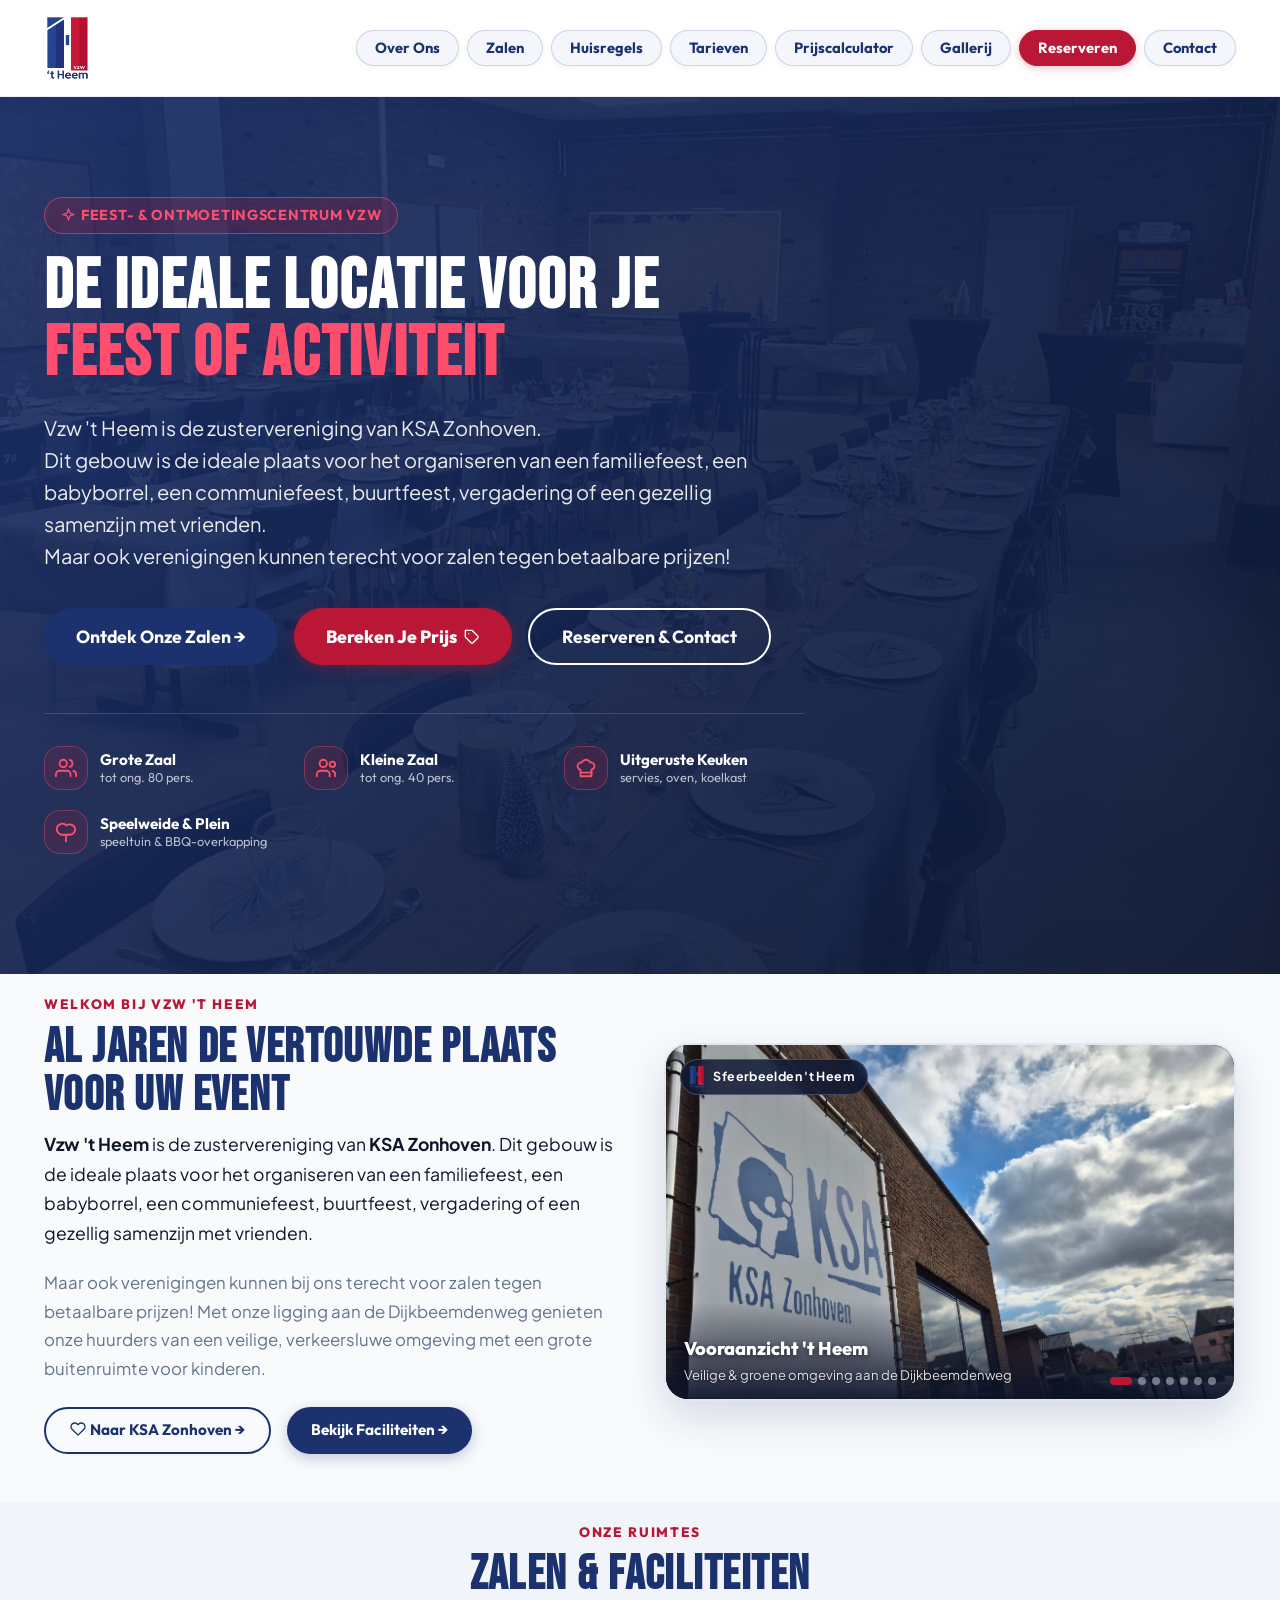
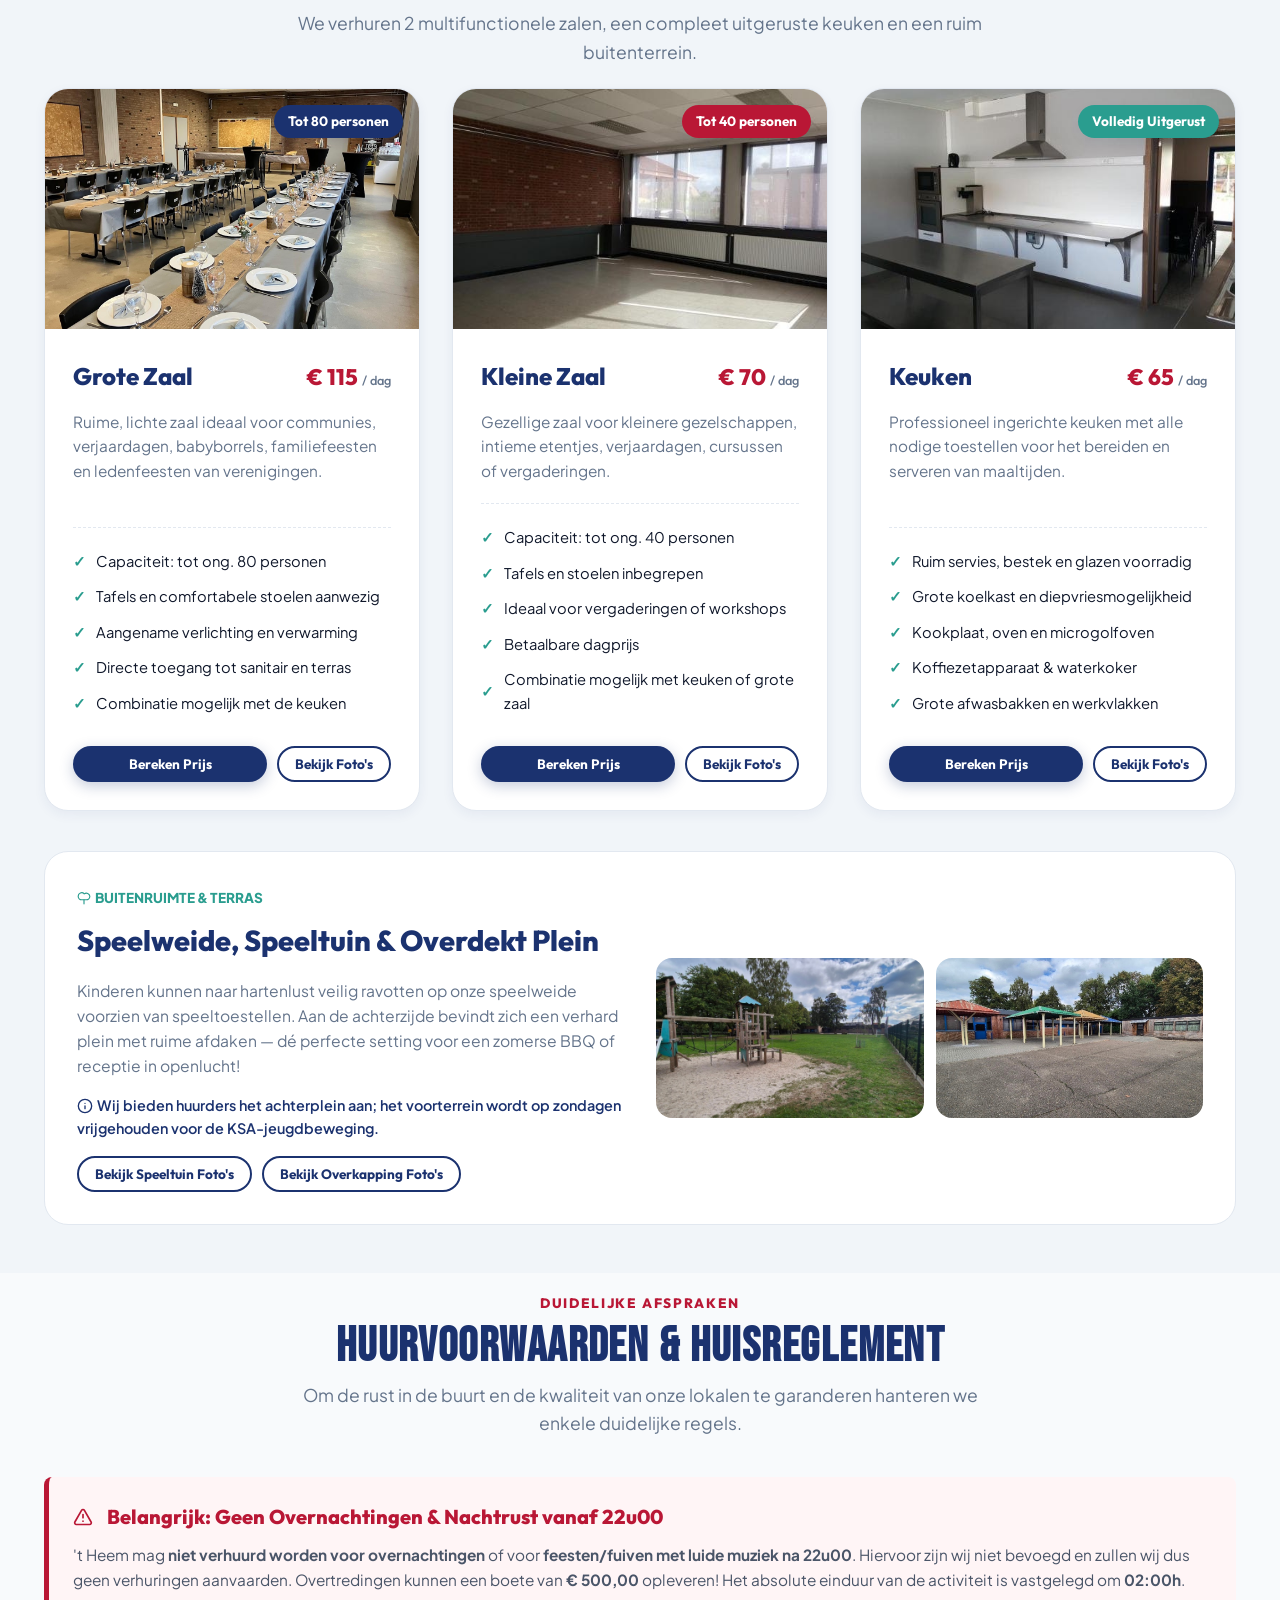
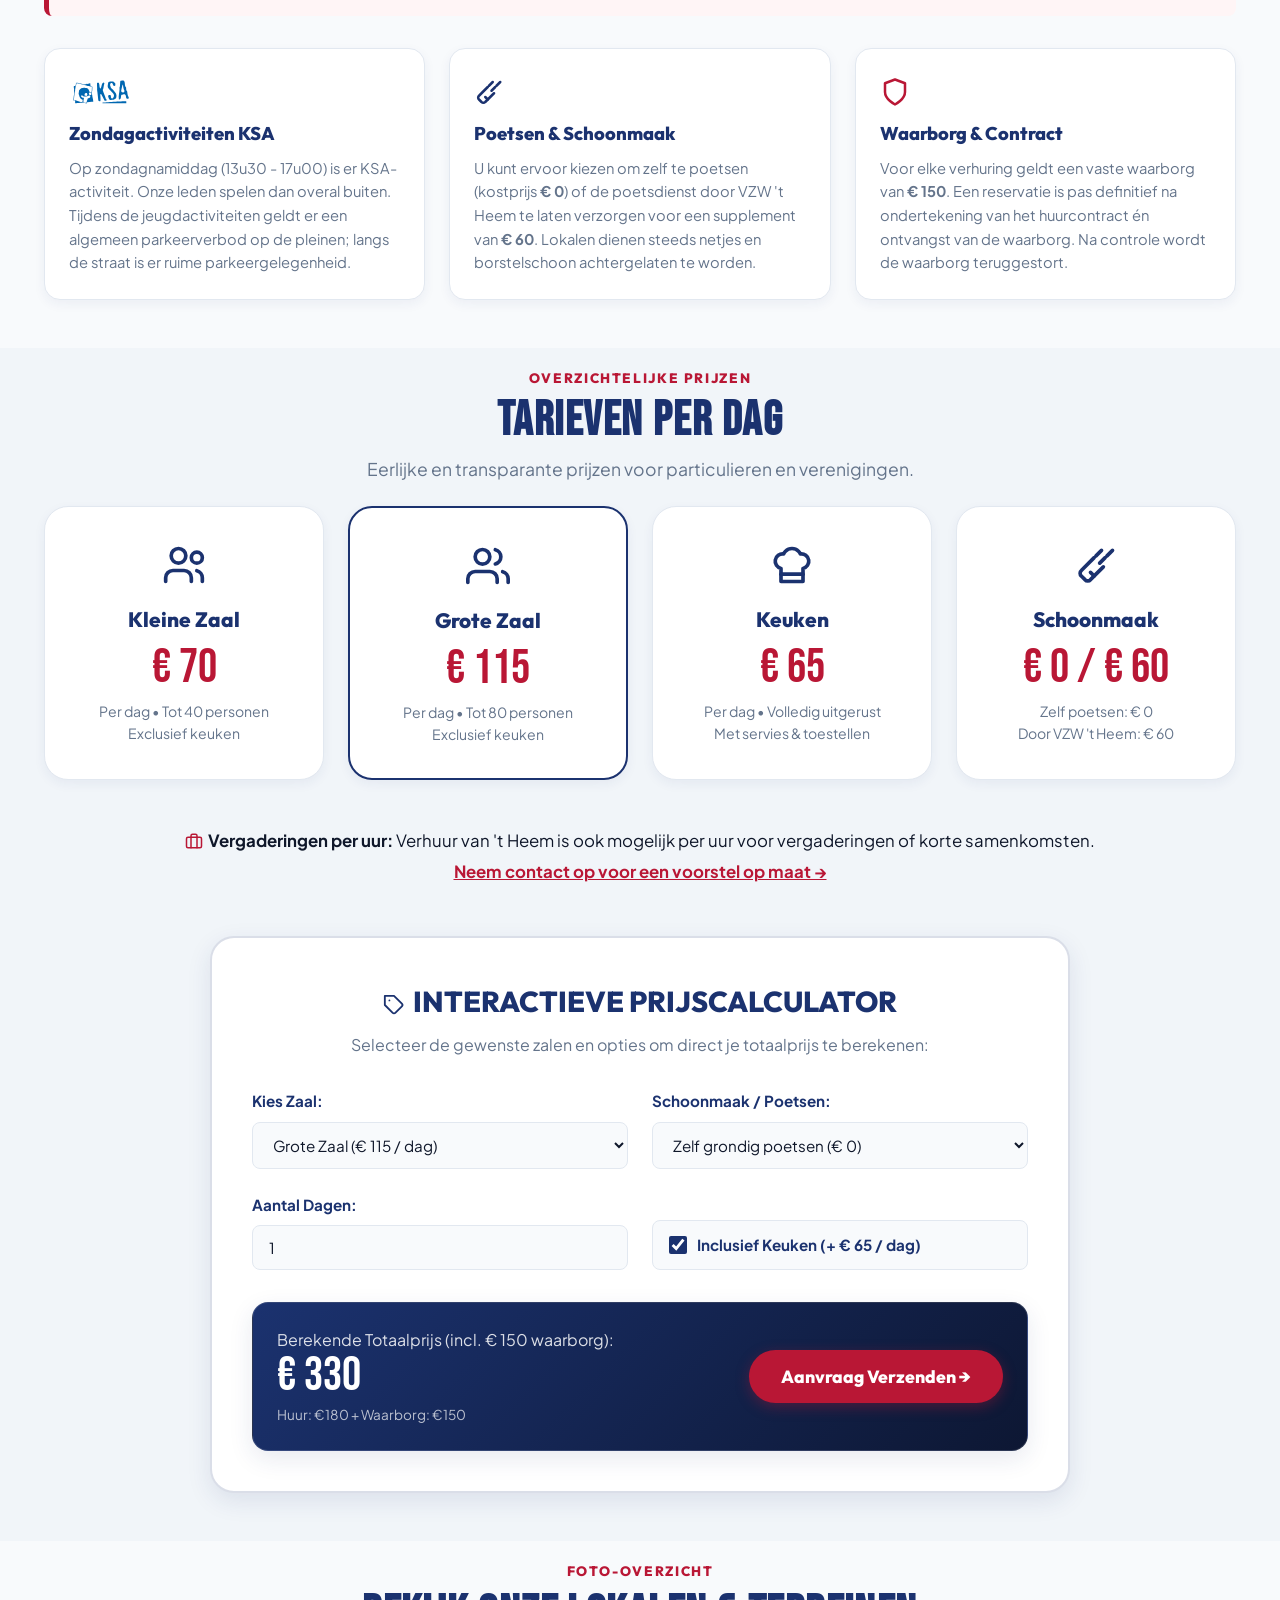
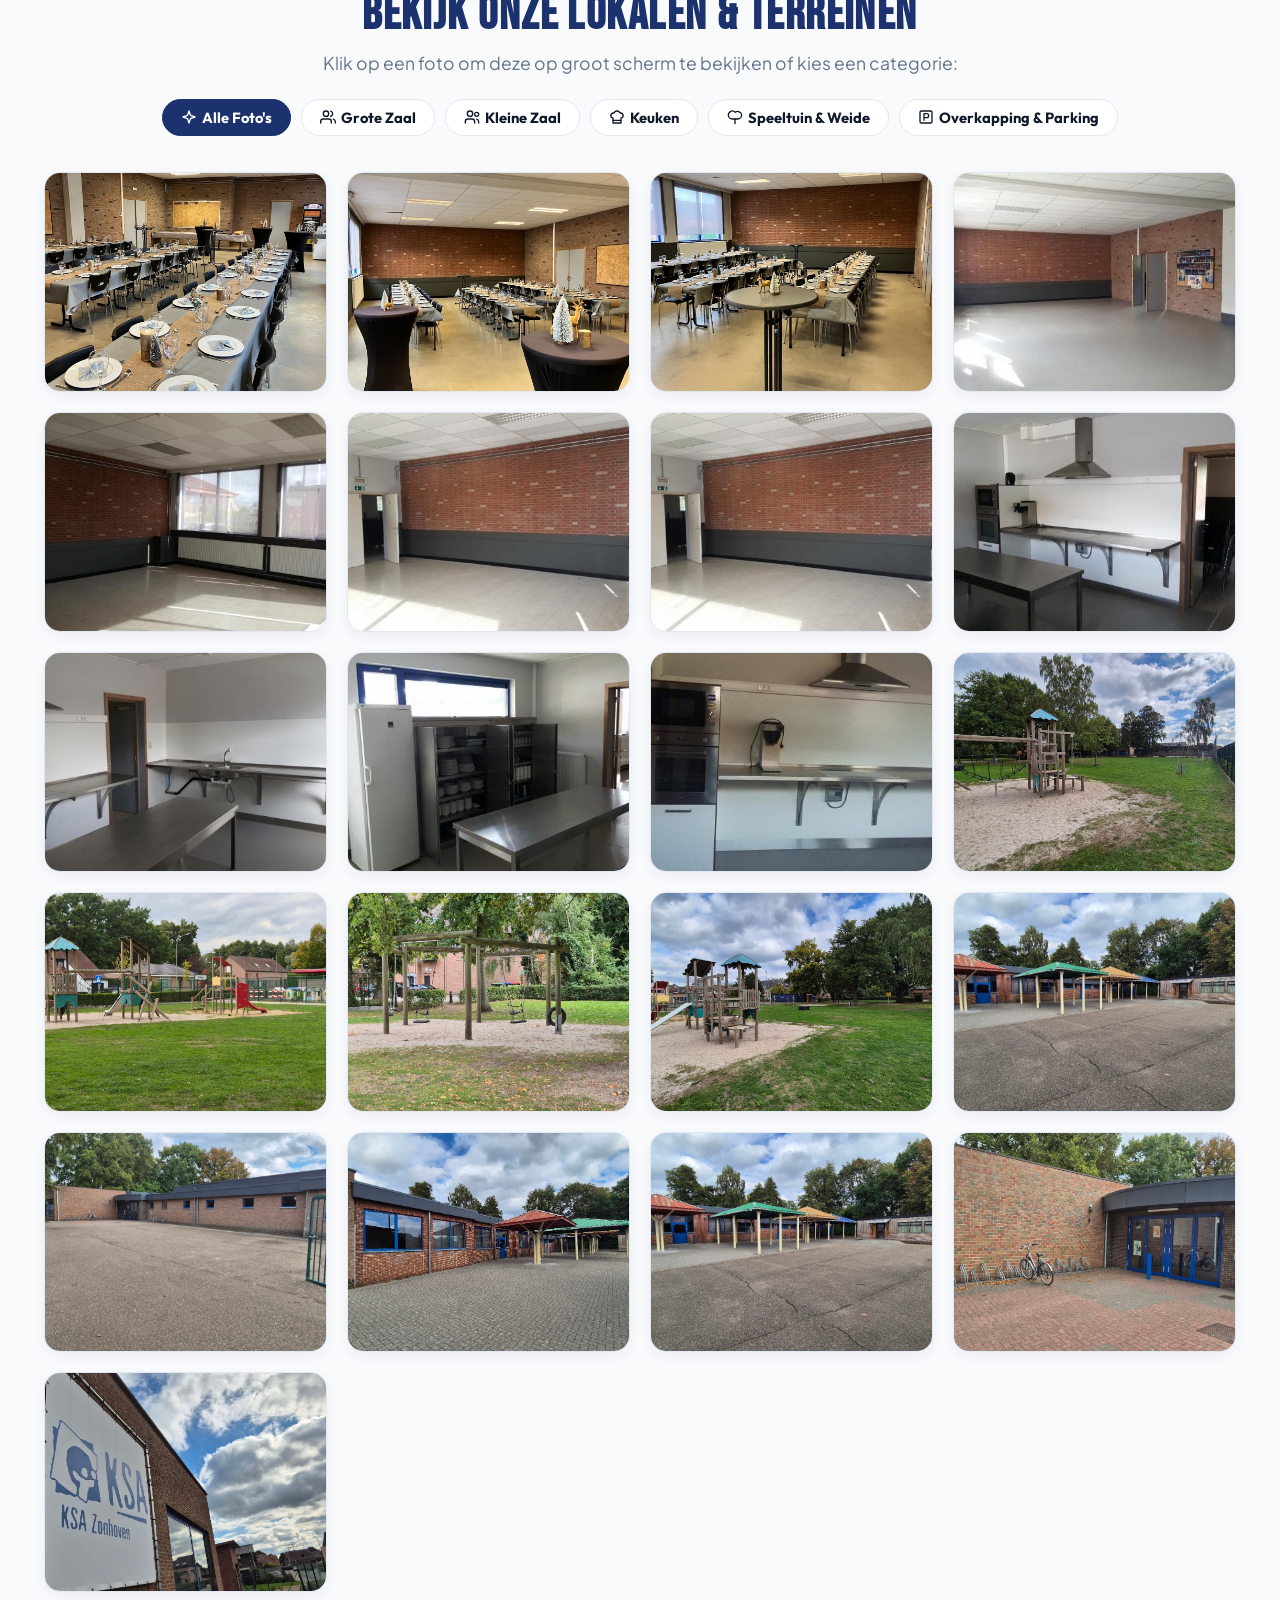
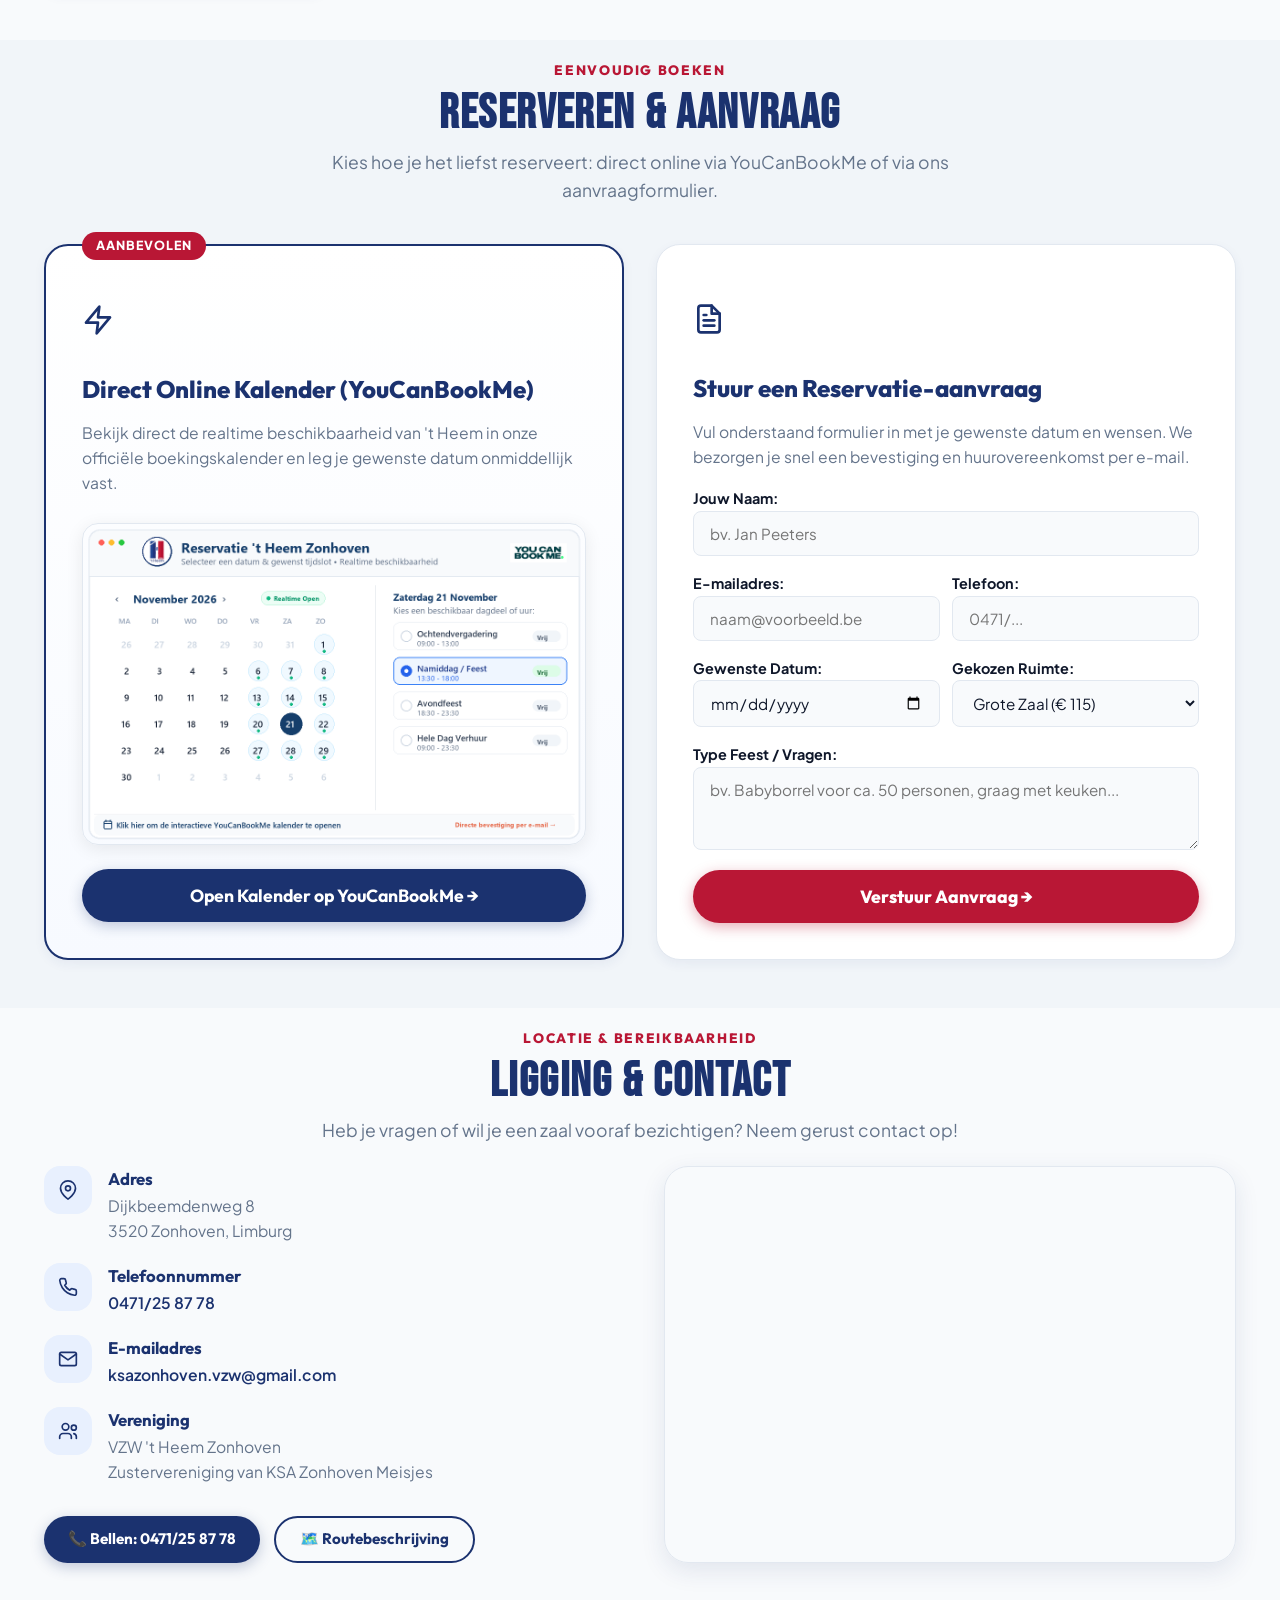
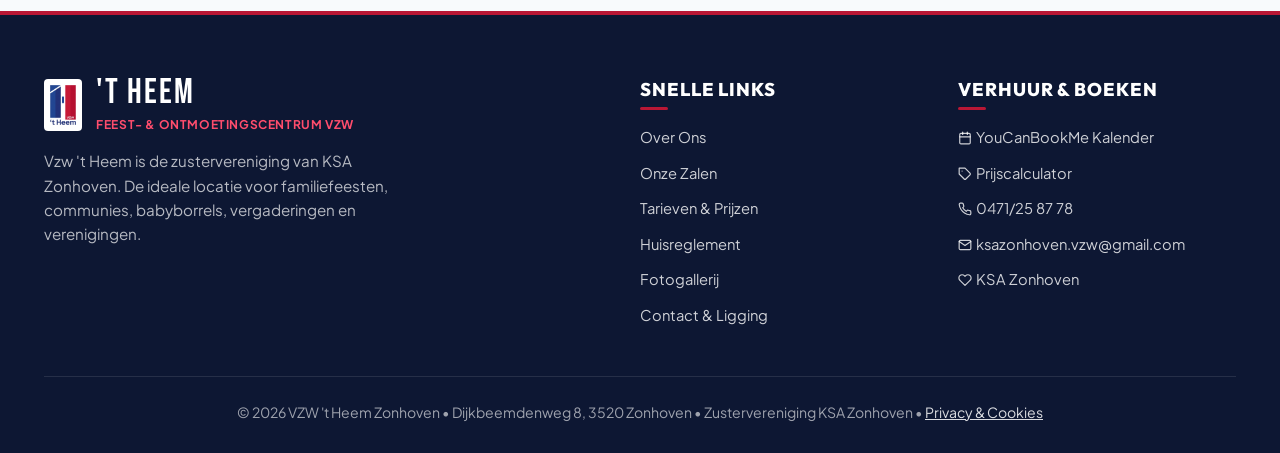
==== commit c09e685b: "🎨 Gebruik officiële logo-kleuren (Heem-blauw, Karmijnrood & wit) als accentkleuren voor de hero en w" ====
--- a/index.html
+++ b/index.html
@@ -41,7 +41,7 @@
         <a href="mailto:ksazonhoven.vzw@gmail.com">
           <span><svg style="width:14px;height:14px;display:inline-block;vertical-align:-2px;margin-right:3px;" viewBox="0 0 24 24" fill="none" stroke="currentColor" stroke-width="2" stroke-linecap="round" stroke-linejoin="round"><path d="M4 4h16c1.1 0 2 .9 2 2v12c0 1.1-.9 2-2 2H4c-1.1 0-2-.9-2-2V6c0-1.1.9-2 2-2z"></path><polyline points="22,6 12,13 2,6"></polyline></svg></span> ksazonhoven.vzw@gmail.com
         </a>
-        <a href="mobile.html?view=mobile" style="color:var(--heem-gold); font-weight:700;">
+        <a href="mobile.html?view=mobile" style="color:var(--heem-accent-light, #ff4d6d); font-weight:700;">
           <span><svg style="width:14px;height:14px;display:inline-block;vertical-align:-2px;margin-right:3px;" viewBox="0 0 24 24" fill="none" stroke="currentColor" stroke-width="2" stroke-linecap="round" stroke-linejoin="round"><rect x="5" y="2" width="14" height="20" rx="2" ry="2"></rect><line x1="12" y1="18" x2="12.01" y2="18"></line></svg></span> Mobiele Weergave
         </a>
       </div>
@@ -770,10 +770,10 @@
       <div class="footer-top">
         <div class="footer-brand">
           <div style="display: flex; align-items: center; gap: 14px;">
-            <img src="assets/icons/theem-logo.png?v=4" alt="VZW 't Heem" width="52" height="52" style="height: 52px; width: auto; border-radius: var(--radius-sm); object-fit: contain; background: #ffffff; padding: 4px;">
+            <img src="assets/icons/theem-logo.png?v=5" alt="VZW 't Heem" width="52" height="52" style="height: 52px; width: auto; object-fit: contain; background: #ffffff; padding: 4px; border-radius: 4px;">
             <div>
               <span style="font-family: var(--font-heading); font-size: 2.2rem; color: #ffffff; letter-spacing: 0.05em; line-height: 1; display: block;">'t Heem</span>
-              <span style="font-size: 0.75rem; font-weight: 700; color: var(--heem-gold); text-transform: uppercase; letter-spacing: 0.05em;">Feest- &amp; Ontmoetingscentrum VZW</span>
+              <span style="font-size: 0.75rem; font-weight: 700; color: var(--heem-accent-light, #ff4d6d); text-transform: uppercase; letter-spacing: 0.05em;">Feest- &amp; Ontmoetingscentrum VZW</span>
             </div>
           </div>
           <p>
--- a/css/style.css
+++ b/css/style.css
@@ -6,15 +6,16 @@
 @import url('https://fonts.googleapis.com/css2?family=Bebas+Neue&family=Outfit:wght@500;600;700;800;900&family=Plus+Jakarta+Sans:wght@400;500;600;700;800&display=swap');
 
 :root {
-  /* Brand Colors - gebaseerd op het officiële 't Heem & KSA logo (Koninklijk Blauw & Karmijnrood) */
-  --heem-primary: #1b326f;        /* Koninklijk blauw van het 't Heem logo & KSA */
+  /* Brand Colors - gebaseerd op het officiële 't Heem logo (Koninklijk Blauw & Karmijnrood) */
+  --heem-primary: #1b326f;        /* Koninklijk blauw van het 't Heem logo */
   --heem-primary-hover: #132450;
   --heem-primary-dark: #0d1733;
-  --heem-accent: #b61133;         /* Karmijnrood van de 'vzw' zuil in het logo */
+  --heem-accent: #b91735;         /* Karmijnrood van de 'vzw' zuil in het logo */
   --heem-accent-hover: #960e2a;
+  --heem-accent-light: #ff4d6d;   /* Heldere rood-accentkleur voor contrast op donkere achtergronden */
   --heem-logo-blue: #1b326f;      /* Exact logo blauw */
-  --heem-logo-red: #b61133;       /* Exact logo rood */
-  --heem-gold: #e9c46a;           /* Goudgeel voor highlights */
+  --heem-logo-red: #b91735;       /* Exact logo rood */
+  --heem-gold: #b91735;           /* Legacy alias omgezet naar logo-rood */
   --heem-green: #2a9d8f;          /* Bosgroen voor speeltuin & natuur */
   --heem-green-hover: #21867a;
   --heem-cream: #f4f6fc;          /* Frisse zachte blauwwit-tint ipv het oude geel-beige */
@@ -32,11 +33,11 @@
   --border-blue: rgba(27, 50, 111, 0.16);
   --nav-bg: #ffffff;
 
-  /* Shadows */
-  --shadow-sm: 0 4px 12px rgba(13, 59, 102, 0.06);
-  --shadow-md: 0 8px 24px rgba(13, 59, 102, 0.10);
-  --shadow-lg: 0 16px 40px rgba(13, 59, 102, 0.16);
-  --shadow-xl: 0 24px 60px rgba(13, 59, 102, 0.22);
+  /* Shadows - gebaseerd op logo koninklijk blauw */
+  --shadow-sm: 0 4px 12px rgba(27, 50, 111, 0.06);
+  --shadow-md: 0 8px 24px rgba(27, 50, 111, 0.10);
+  --shadow-lg: 0 16px 40px rgba(27, 50, 111, 0.16);
+  --shadow-xl: 0 24px 60px rgba(27, 50, 111, 0.22);
 
   /* Fonts */
   --font-heading: 'Bebas Neue', sans-serif;
@@ -159,7 +160,7 @@
 }
 
 .topbar-contact a:hover {
-  color: var(--heem-gold);
+  color: var(--heem-accent-light);
 }
 
 /* Header & Navigation */
@@ -322,25 +323,29 @@
 .btn-primary {
   background: var(--heem-primary);
   color: #ffffff;
-  box-shadow: 0 4px 14px rgba(13, 59, 102, 0.25);
+  box-shadow: 0 4px 14px rgba(27, 50, 111, 0.25);
 }
 
 .btn-primary:hover {
   background: var(--heem-primary-hover);
   transform: translateY(-2px);
-  box-shadow: 0 6px 20px rgba(13, 59, 102, 0.35);
-}
-
-.btn-accent {
+  box-shadow: 0 6px 20px rgba(27, 50, 111, 0.35);
+}
+
+.btn-accent,
+.btn-gold {
   background: var(--heem-accent);
   color: #ffffff;
-  box-shadow: 0 4px 14px rgba(231, 111, 81, 0.25);
-}
-
-.btn-accent:hover {
+  font-weight: 800;
+  box-shadow: 0 4px 14px rgba(185, 23, 53, 0.35);
+}
+
+.btn-accent:hover,
+.btn-gold:hover {
   background: var(--heem-accent-hover);
   transform: translateY(-2px);
-  box-shadow: 0 6px 20px rgba(231, 111, 81, 0.35);
+  box-shadow: 0 6px 20px rgba(185, 23, 53, 0.45);
+  color: #ffffff;
 }
 
 .btn-outline {
@@ -365,17 +370,6 @@
   color: var(--heem-primary);
 }
 
-.btn-gold {
-  background: var(--heem-gold);
-  color: var(--heem-primary-dark);
-  font-weight: 800;
-}
-
-.btn-gold:hover {
-  background: #dfb657;
-  transform: translateY(-2px);
-}
-
 .btn-sm {
   padding: 8px 16px;
   font-size: 0.85rem;
@@ -389,7 +383,7 @@
 /* Hero Section */
 .hero-section {
   position: relative;
-  background: linear-gradient(135deg, rgba(13, 59, 102, 0.88), rgba(5, 25, 45, 0.92)), url('../assets/images/hero_heem.jpg') center/cover no-repeat;
+  background: linear-gradient(135deg, rgba(27, 50, 111, 0.90), rgba(13, 23, 51, 0.94)), url('../assets/images/hero_heem.jpg') center/cover no-repeat;
   color: #ffffff;
   padding: 100px 0 120px 0;
   overflow: hidden;
@@ -405,9 +399,9 @@
   display: inline-flex;
   align-items: center;
   gap: 8px;
-  background: rgba(233, 196, 106, 0.2);
-  border: 1px solid var(--heem-gold);
-  color: var(--heem-gold);
+  background: rgba(185, 23, 53, 0.22);
+  border: 1px solid rgba(255, 77, 109, 0.55);
+  color: var(--heem-accent-light);
   padding: 6px 16px;
   border-radius: var(--radius-full);
   font-family: var(--font-sub);
@@ -428,7 +422,7 @@
 }
 
 .hero-title span {
-  color: var(--heem-gold);
+  color: var(--heem-accent-light);
 }
 
 .hero-description {
@@ -463,12 +457,13 @@
   width: 44px;
   height: 44px;
   border-radius: var(--radius-md);
-  background: rgba(255, 255, 255, 0.12);
+  background: rgba(185, 23, 53, 0.18);
+  border: 1px solid rgba(255, 77, 109, 0.35);
   display: flex;
   align-items: center;
   justify-content: center;
   font-size: 1.4rem;
-  color: var(--heem-gold);
+  color: var(--heem-accent-light);
   flex-shrink: 0;
 }
 
@@ -476,7 +471,7 @@
   width: 22px;
   height: 22px;
   display: block;
-  stroke: #ffffff;
+  stroke: var(--heem-accent-light);
 }
 
 .hero-feature-text {
@@ -993,7 +988,7 @@
 }
 
 .calc-result-box {
-  background: linear-gradient(135deg, #0d3b66, #1b4965);
+  background: linear-gradient(135deg, var(--heem-primary), var(--heem-primary-dark));
   color: #ffffff;
   padding: 24px;
   border-radius: var(--radius-md);
@@ -1002,17 +997,19 @@
   align-items: center;
   flex-wrap: wrap;
   gap: 16px;
+  border: 1px solid rgba(255, 255, 255, 0.12);
+  box-shadow: var(--shadow-md);
 }
 
 .calc-total-label {
   font-size: 1rem;
-  color: rgba(255, 255, 255, 0.8);
+  color: rgba(255, 255, 255, 0.85);
 }
 
 .calc-total-amount {
   font-family: var(--font-heading);
   font-size: 3rem;
-  color: var(--heem-gold);
+  color: #ffffff;
   line-height: 1;
 }
 
@@ -1024,8 +1021,8 @@
 
 /* Important Rules Alert Box */
 .rules-alert {
-  background: #fff8e6;
-  border-left: 5px solid #e76f51;
+  background: #fff5f6;
+  border-left: 5px solid var(--heem-accent);
   padding: 24px;
   border-radius: var(--radius-sm);
   margin-top: 40px;
@@ -1033,7 +1030,7 @@
 
 .rules-alert h4 {
   font-family: var(--font-sub);
-  color: #c0392b;
+  color: var(--heem-accent);
   font-size: 1.25rem;
   font-weight: 800;
   margin-bottom: 10px;
@@ -1336,7 +1333,7 @@
   background: var(--heem-primary-dark);
   color: #ffffff;
   padding: 60px 0 30px 0;
-  border-top: 4px solid var(--heem-gold);
+  border-top: 4px solid var(--heem-accent);
 }
 
 .footer-top {
@@ -1357,10 +1354,23 @@
   font-family: var(--font-sub);
   font-weight: 800;
   font-size: 1.15rem;
-  color: var(--heem-gold);
+  color: #ffffff;
   margin-bottom: 20px;
   text-transform: uppercase;
   letter-spacing: 0.05em;
+  position: relative;
+  display: inline-block;
+}
+
+.footer-heading::after {
+  content: '';
+  position: absolute;
+  left: 0;
+  bottom: -6px;
+  width: 28px;
+  height: 3px;
+  background: var(--heem-accent);
+  border-radius: var(--radius-full);
 }
 
 .footer-links {
@@ -1377,7 +1387,7 @@
 }
 
 .footer-links a:hover {
-  color: var(--heem-gold);
+  color: var(--heem-accent-light);
   padding-left: 4px;
 }
 
@@ -1396,7 +1406,8 @@
 
 .footer-admin-btn {
   background: rgba(255, 255, 255, 0.1);
-  color: var(--heem-gold);
+  color: #ffffff;
+  border: 1px solid rgba(255, 255, 255, 0.2);
   padding: 6px 14px;
   border-radius: var(--radius-full);
   font-weight: 700;
@@ -1474,7 +1485,7 @@
 .theem-modal-header {
   padding: 18px 24px;
   background: var(--heem-cream);
-  border-bottom: 1.5px solid rgba(233, 196, 106, 0.4);
+  border-bottom: 2px solid var(--heem-accent);
   display: flex;
   align-items: center;
   justify-content: space-between;
